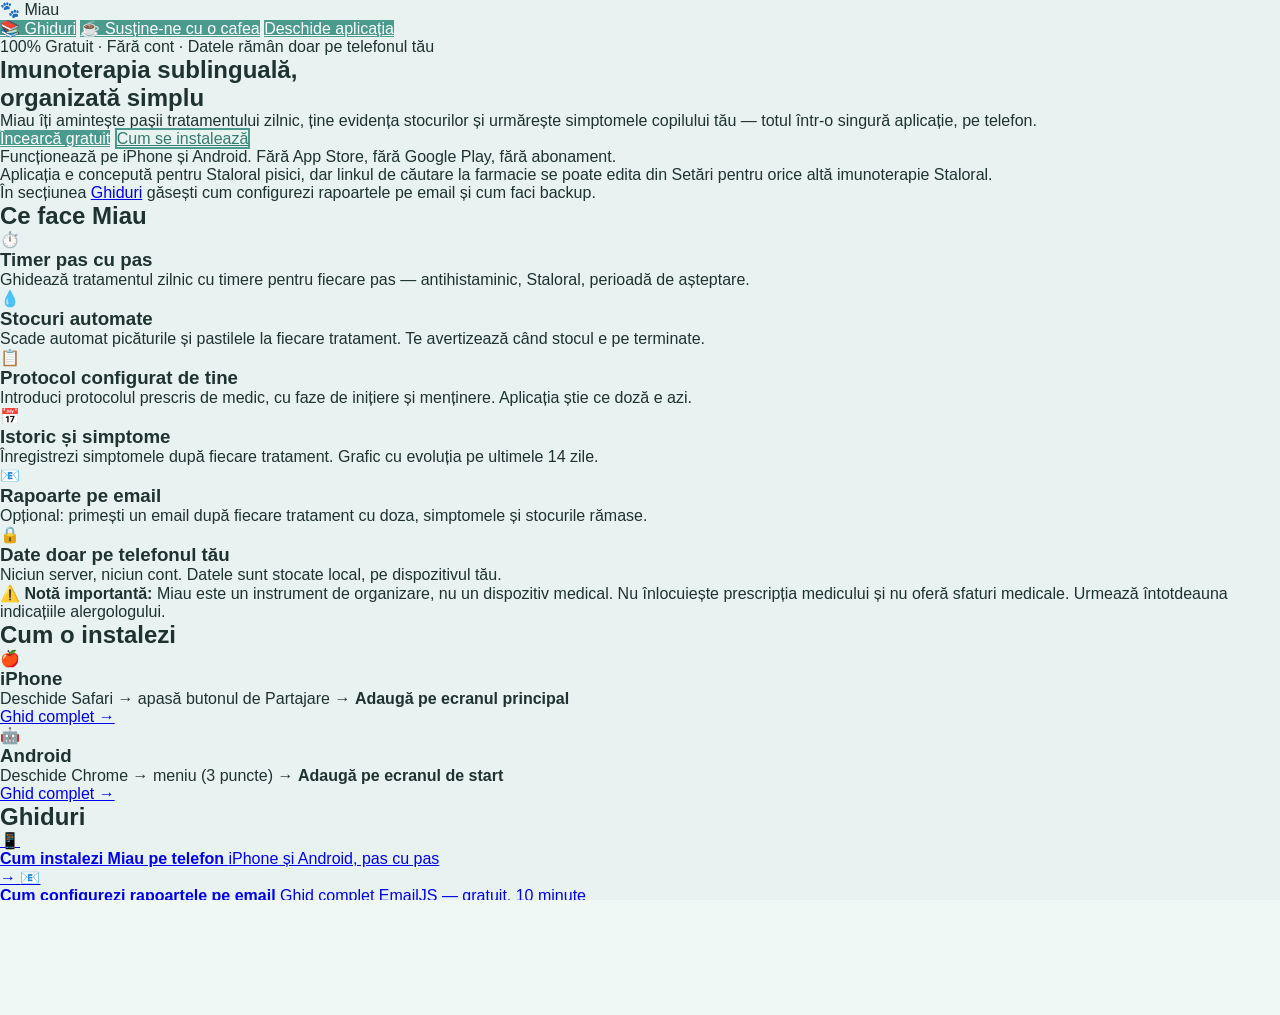
==== index.html @ 5b5acdd4 "Add files via upload" ====
<!DOCTYPE html>
<html lang="ro">
<head>
  <meta charset="UTF-8">
  <meta name="viewport" content="width=device-width, initial-scale=1.0">
  <title>Miau — Imunoterapie sublinguală pentru copii</title>
  <meta name="description" content="Aplicație gratuită pentru monitorizarea imunoterapiei sublinguale la copii cu alergii. Fără instalare, fără cont, funcționează offline.">
  <link rel="icon" href="icon.svg">
  <link rel="stylesheet" href="style.css">
</head>
<body>

  <header>
    <div class="container">
      <div class="logo">🐾 Miau</div>
      <nav class="header-nav">
        <a href="#ghiduri" class="btn-primary btn-guides">📚 Ghiduri</a>
        <a href="https://revolut.me/denisalvcr" target="_blank" rel="noopener" class="btn-primary btn-coffee">☕ Susține-ne cu o cafea</a>
        <a href="https://app.miauapp.ro" class="btn-primary">Deschide aplicația</a>
      </nav>
    </div>
  </header>

  <section class="hero">
    <div class="container">
      <div class="hero-badge">100% Gratuit · Fără cont · Datele rămân doar pe telefonul tău</div>
      <h1>Imunoterapia sublinguală,<br>organizată simplu</h1>
      <p class="hero-sub">Miau îți amintește pașii tratamentului zilnic, ține evidența stocurilor și urmărește simptomele copilului tău — totul într-o singură aplicație, pe telefon.</p>
      <div class="hero-btns">
        <a href="https://app.miauapp.ro" class="btn-primary btn-large">Încearcă gratuit</a>
        <a href="ghid-instalare.html" class="btn-outline btn-large">Cum se instalează</a>
      </div>
      <p class="hero-note">Funcționează pe iPhone și Android. Fără App Store, fără Google Play, fără abonament.<br>Aplicația e concepută pentru Staloral pisici, dar linkul de căutare la farmacie se poate edita din Setări pentru orice altă imunoterapie Staloral.<br>În secțiunea <a href="#ghiduri">Ghiduri</a> găsești cum configurezi rapoartele pe email și cum faci backup.</p>
    </div>
  </section>

  <section class="features">
    <div class="container">
      <h2>Ce face Miau</h2>
      <div class="features-grid">
        <div class="feature-card">
          <div class="feature-icon">⏱️</div>
          <h3>Timer pas cu pas</h3>
          <p>Ghidează tratamentul zilnic cu timere pentru fiecare pas — antihistaminic, Staloral, perioadă de așteptare.</p>
        </div>
        <div class="feature-card">
          <div class="feature-icon">💧</div>
          <h3>Stocuri automate</h3>
          <p>Scade automat picăturile și pastilele la fiecare tratament. Te avertizează când stocul e pe terminate.</p>
        </div>
        <div class="feature-card">
          <div class="feature-icon">📋</div>
          <h3>Protocol configurat de tine</h3>
          <p>Introduci protocolul prescris de medic, cu faze de inițiere și menținere. Aplicația știe ce doză e azi.</p>
        </div>
        <div class="feature-card">
          <div class="feature-icon">📅</div>
          <h3>Istoric și simptome</h3>
          <p>Înregistrezi simptomele după fiecare tratament. Grafic cu evoluția pe ultimele 14 zile.</p>
        </div>
        <div class="feature-card">
          <div class="feature-icon">📧</div>
          <h3>Rapoarte pe email</h3>
          <p>Opțional: primești un email după fiecare tratament cu doza, simptomele și stocurile rămase.</p>
        </div>
        <div class="feature-card">
          <div class="feature-icon">🔒</div>
          <h3>Date doar pe telefonul tău</h3>
          <p>Niciun server, niciun cont. Datele sunt stocate local, pe dispozitivul tău.</p>
        </div>
      </div>
    </div>
  </section>

  <section class="disclaimer">
    <div class="container">
      <div class="disclaimer-box">
        <strong>⚠️ Notă importantă:</strong> Miau este un instrument de organizare, nu un dispozitiv medical. Nu înlocuiește prescripția medicului și nu oferă sfaturi medicale. Urmează întotdeauna indicațiile alergologului.
      </div>
    </div>
  </section>

  <section class="install">
    <div class="container">
      <h2>Cum o instalezi</h2>
      <div class="install-grid">
        <div class="install-card">
          <div class="install-icon">🍎</div>
          <h3>iPhone</h3>
          <p>Deschide Safari → apasă butonul de Partajare → <strong>Adaugă pe ecranul principal</strong></p>
          <a href="ghid-instalare.html#iphone" class="link-more">Ghid complet →</a>
        </div>
        <div class="install-card">
          <div class="install-icon">🤖</div>
          <h3>Android</h3>
          <p>Deschide Chrome → meniu (3 puncte) → <strong>Adaugă pe ecranul de start</strong></p>
          <a href="ghid-instalare.html#android" class="link-more">Ghid complet →</a>
        </div>
      </div>
    </div>
  </section>

  <section class="guides" id="ghiduri">
    <div class="container">
      <h2>Ghiduri</h2>
      <div class="guides-list">
        <a href="ghid-instalare.html" class="guide-item">
          <span class="guide-icon">📱</span>
          <div>
            <strong>Cum instalezi Miau pe telefon</strong>
            <span>iPhone și Android, pas cu pas</span>
          </div>
          <span class="guide-arrow">→</span>
        </a>
        <a href="ghid-emailjs.html" class="guide-item">
          <span class="guide-icon">📧</span>
          <div>
            <strong>Cum configurezi rapoartele pe email</strong>
            <span>Ghid complet EmailJS — gratuit, 10 minute</span>
          </div>
          <span class="guide-arrow">→</span>
        </a>
        <a href="ghid-backup.html" class="guide-item">
          <span class="guide-icon">💾</span>
          <div>
            <strong>Backup și transfer date între telefoane</strong>
            <span>Export / Import JSON — cum să nu pierzi istoricul</span>
          </div>
          <span class="guide-arrow">→</span>
        </a>
      </div>
    </div>
  </section>

  <footer>
    <div class="container">
      <p>🐾 Miau · <a href="https://app.miauapp.ro">app.miauapp.ro</a></p>
      <p class="footer-note">Construit cu drag pentru familiile în imunoterapie</p>
      <p class="footer-note">Probleme sau întrebări? <a href="mailto:vibedevd@gmail.com">vibedevd@gmail.com</a></p>
    </div>
  </footer>

</body>
</html>
---- style.css ----
/* ============================================
   MIAU — Imunoterapie
   Mobile-first, warm cat theme
   ============================================ */

:root {
  --pink:       #4A9B8E;
  --pink-dark:  #357A6E;
  --pink-light: #DFF2EF;
  --purple:     #4A7FB5;
  --blue:       #5BA0C8;
  --blue-light: #D5E8F5;
  --bg:         #F0F8F6;
  --card:       #FFFFFF;
  --text:       #1E3230;
  --text-light: #6A8C88;
  --success:    #5BAA7A;
  --warning:    #E0A840;
  --danger:     #D06060;
  --radius:     16px;
  --radius-sm:  10px;
  --shadow:     0 2px 12px rgba(0,0,0,0.08);
  --nav-height: 68px;
}

* {
  box-sizing: border-box;
  margin: 0;
  padding: 0;
  -webkit-tap-highlight-color: transparent;
}

html, body {
  height: 100%;
  background: var(--bg);
  font-family: -apple-system, BlinkMacSystemFont, 'Segoe UI', Roboto, sans-serif;
  font-size: 16px;
  color: var(--text);
  overflow: hidden;
}

#app {
  height: 100dvh;
  display: flex;
  flex-direction: column;
}

/* ============ LOADING ============ */
.loading {
  display: flex;
  flex-direction: column;
  align-items: center;
  justify-content: center;
  height: 100vh;
  gap: 16px;
}
.loading .paw-icon { font-size: 48px; animation: pulse 1s infinite; }
@keyframes pulse { 0%,100%{transform:scale(1)} 50%{transform:scale(1.1)} }

/* ============ HEADER ============ */
.app-header {
  background: linear-gradient(135deg, var(--pink) 0%, var(--purple) 100%);
  color: white;
  padding: 12px 16px;
  display: flex;
  align-items: center;
  justify-content: space-between;
  flex-shrink: 0;
  box-shadow: 0 2px 8px rgba(74,155,142,0.35);
}
.app-header h1 {
  font-size: 20px;
  font-weight: 700;
  display: flex;
  align-items: center;
  gap: 8px;
}
.treatment-selector {
  background: rgba(255,255,255,0.25);
  border: none;
  color: white;
  font-size: 13px;
  padding: 4px 8px;
  border-radius: 8px;
  cursor: pointer;
  max-width: 140px;
  text-overflow: ellipsis;
  overflow: hidden;
  white-space: nowrap;
}
.treatment-selector option { color: var(--text); background: white; }

/* ============ SCROLL AREA ============ */
.scroll-area {
  flex: 1;
  overflow-y: auto;
  padding: 16px;
  padding-bottom: calc(var(--nav-height) + 16px);
  -webkit-overflow-scrolling: touch;
}

/* ============ BOTTOM NAV ============ */
.bottom-nav {
  height: var(--nav-height);
  background: white;
  border-top: 1px solid #F0E0EA;
  display: flex;
  flex-shrink: 0;
  box-shadow: 0 -2px 8px rgba(0,0,0,0.06);
}
.nav-btn {
  flex: 1;
  display: flex;
  flex-direction: column;
  align-items: center;
  justify-content: center;
  gap: 4px;
  background: none;
  border: none;
  cursor: pointer;
  color: var(--text-light);
  font-size: 11px;
  font-weight: 500;
  padding: 8px 4px;
  transition: color 0.2s;
}
.nav-btn .nav-icon { font-size: 22px; }
.nav-btn.active { color: var(--pink-dark); }
.nav-btn.active .nav-icon { transform: scale(1.1); }

/* ============ CARDS ============ */
.card {
  background: var(--card);
  border-radius: var(--radius);
  padding: 16px;
  margin-bottom: 12px;
  box-shadow: var(--shadow);
}
.card-title {
  font-size: 13px;
  font-weight: 600;
  color: var(--text-light);
  text-transform: uppercase;
  letter-spacing: 0.5px;
  margin-bottom: 12px;
}
.card-pink  { border-left: 4px solid var(--pink); }
.card-blue  { border-left: 4px solid var(--blue); }
.card-green { border-left: 4px solid var(--success); }

/* ============ BUTTONS ============ */
.btn {
  display: inline-flex;
  align-items: center;
  justify-content: center;
  gap: 8px;
  padding: 14px 20px;
  border: none;
  border-radius: var(--radius-sm);
  font-size: 15px;
  font-weight: 600;
  cursor: pointer;
  transition: transform 0.1s, opacity 0.2s;
  width: 100%;
}
.btn:active { transform: scale(0.97); }
.btn-primary   { background: var(--pink); color: white; }
.btn-secondary { background: var(--purple); color: white; }
.btn-blue      { background: var(--blue); color: white; }
.btn-success   { background: var(--success); color: white; }
.btn-outline   { background: transparent; border: 2px solid var(--pink); color: var(--pink-dark); }
.btn-danger    { background: var(--danger); color: white; }
.btn-small     { padding: 8px 14px; font-size: 13px; width: auto; }
.btn:disabled  { opacity: 0.4; pointer-events: none; }

.btn-row {
  display: flex;
  gap: 8px;
  margin-top: 8px;
}
.btn-row .btn { flex: 1; }

/* ============ TIMER ============ */
.timer-display {
  text-align: center;
  padding: 20px;
}
.timer-circle {
  width: 140px;
  height: 140px;
  border-radius: 50%;
  background: var(--pink-light);
  border: 6px solid var(--pink);
  display: flex;
  flex-direction: column;
  align-items: center;
  justify-content: center;
  margin: 0 auto 16px;
}
.timer-circle.running { border-color: var(--pink-dark); animation: timer-pulse 2s infinite; }
.timer-circle.done    { background: #E8F8EE; border-color: var(--success); }
@keyframes timer-pulse { 0%,100%{box-shadow:0 0 0 0 rgba(74,155,142,0.4)} 50%{box-shadow:0 0 0 12px rgba(74,155,142,0)} }

.timer-time {
  font-size: 32px;
  font-weight: 700;
  color: var(--pink-dark);
  font-variant-numeric: tabular-nums;
}
.timer-time.done { color: var(--success); }
.timer-label {
  font-size: 12px;
  color: var(--text-light);
  margin-top: 2px;
}
.timer-desc {
  font-size: 14px;
  color: var(--text);
  font-weight: 500;
}

/* ============ PROTOCOL STEP ============ */
.protocol-today {
  text-align: center;
  padding: 8px 0 4px;
}
.protocol-day {
  font-size: 13px;
  color: var(--text-light);
  margin-bottom: 4px;
}
.protocol-dose {
  font-size: 28px;
  font-weight: 700;
  color: var(--pink-dark);
}
.protocol-dose span {
  font-size: 15px;
  font-weight: 500;
  color: var(--text-light);
}
.protocol-phase {
  display: inline-block;
  background: var(--pink-light);
  color: var(--pink-dark);
  font-size: 12px;
  font-weight: 600;
  padding: 3px 10px;
  border-radius: 20px;
  margin-top: 6px;
}
.protocol-phase.mentinere { background: var(--blue-light); color: var(--blue); }

/* ============ TREATMENT STEPS ============ */
.steps-list {
  display: flex;
  flex-direction: column;
  gap: 10px;
}
.step-item {
  display: flex;
  align-items: center;
  gap: 12px;
  padding: 12px;
  background: var(--bg);
  border-radius: var(--radius-sm);
}
.step-number {
  width: 30px;
  height: 30px;
  border-radius: 50%;
  background: var(--pink-light);
  color: var(--pink-dark);
  font-weight: 700;
  font-size: 13px;
  display: flex;
  align-items: center;
  justify-content: center;
  flex-shrink: 0;
}
.step-number.done    { background: var(--success); color: white; }
.step-number.active  { background: var(--pink); color: white; }
.step-number.waiting { background: #EEE; color: #AAA; }
.step-info { flex: 1; }
.step-title { font-weight: 600; font-size: 14px; }
.step-sub   { font-size: 12px; color: var(--text-light); margin-top: 2px; }
.step-action { flex-shrink: 0; }

/* ============ STOCKS ============ */
.stock-grid {
  display: grid;
  grid-template-columns: 1fr 1fr;
  gap: 10px;
}
.stock-item {
  background: var(--bg);
  border-radius: var(--radius-sm);
  padding: 12px;
  text-align: center;
}
.stock-icon  { font-size: 24px; margin-bottom: 4px; }
.stock-value { font-size: 22px; font-weight: 700; color: var(--text); }
.stock-label { font-size: 11px; color: var(--text-light); margin-top: 2px; }
.stock-alert { color: var(--danger) !important; }
.stock-warn  { color: var(--warning) !important; }

/* ============ SYMPTOMS ============ */
.symptom-grid {
  display: grid;
  grid-template-columns: 1fr 1fr;
  gap: 8px;
  margin-bottom: 12px;
}
.symptom-chip {
  padding: 10px 8px;
  border: 2px solid #E8E0F0;
  border-radius: var(--radius-sm);
  text-align: center;
  cursor: pointer;
  font-size: 13px;
  font-weight: 500;
  transition: all 0.15s;
  background: white;
}
.symptom-chip.selected {
  border-color: var(--pink);
  background: var(--pink-light);
  color: var(--pink-dark);
}
.severity-row {
  display: flex;
  gap: 8px;
  margin-top: 6px;
}
.sev-btn {
  flex: 1;
  padding: 8px;
  border: 2px solid #EEE;
  border-radius: 8px;
  background: white;
  cursor: pointer;
  font-size: 13px;
  font-weight: 600;
  text-align: center;
  transition: all 0.15s;
}
.sev-btn.usor.sel   { border-color: #6DBF8E; background: #E8F8EE; color: #3A8A5A; }
.sev-btn.mediu.sel  { border-color: #F0C060; background: #FFF8E0; color: #A07020; }
.sev-btn.sever.sel  { border-color: #E07070; background: #FEE8E8; color: #A03030; }

/* ============ HISTORY ============ */
.history-item {
  display: flex;
  align-items: center;
  gap: 12px;
  padding: 12px;
  background: var(--bg);
  border-radius: var(--radius-sm);
  margin-bottom: 8px;
}
.history-date { font-size: 12px; color: var(--text-light); width: 60px; flex-shrink: 0; text-align: center; }
.history-icon { font-size: 20px; flex-shrink: 0; }
.history-info { flex: 1; }
.history-title { font-weight: 600; font-size: 14px; }
.history-sub   { font-size: 12px; color: var(--text-light); margin-top: 2px; }

/* ============ FORMS ============ */
.form-group {
  margin-bottom: 16px;
}
label {
  display: block;
  font-size: 13px;
  font-weight: 600;
  color: var(--text-light);
  margin-bottom: 6px;
  text-transform: uppercase;
  letter-spacing: 0.3px;
}
input[type="text"],
input[type="email"],
input[type="number"],
input[type="date"],
select,
textarea {
  width: 100%;
  padding: 12px 14px;
  border: 2px solid #E8E0F0;
  border-radius: var(--radius-sm);
  font-size: 15px;
  color: var(--text);
  background: white;
  appearance: none;
  transition: border-color 0.2s;
}
input:focus, select:focus, textarea:focus {
  outline: none;
  border-color: var(--pink);
}
.hint {
  font-size: 12px;
  color: var(--text-light);
  margin-top: 5px;
  line-height: 1.4;
}
.hint.important { color: var(--pink-dark); font-weight: 500; }

/* ============ PROTOCOL EDITOR ============ */
.protocol-row {
  display: flex;
  align-items: center;
  gap: 8px;
  padding: 10px;
  background: var(--bg);
  border-radius: var(--radius-sm);
  margin-bottom: 8px;
}
.protocol-row input { width: 60px; text-align: center; padding: 8px 4px; }
.protocol-row .sep { color: var(--text-light); font-size: 13px; white-space: nowrap; flex-shrink: 0; }
.protocol-row .del-btn {
  background: none;
  border: none;
  font-size: 18px;
  cursor: pointer;
  color: var(--danger);
  padding: 4px;
  flex-shrink: 0;
}

/* ============ ONBOARDING ============ */
.onboarding {
  height: 100dvh;
  display: flex;
  flex-direction: column;
  background: var(--bg);
}
.onboarding-header {
  background: linear-gradient(135deg, var(--pink) 0%, var(--purple) 100%);
  padding: 20px 16px 16px;
  color: white;
  flex-shrink: 0;
}
.onboarding-header h2 { font-size: 20px; margin-bottom: 4px; }
.onboarding-header .step-indicator { font-size: 13px; opacity: 0.8; }
.progress-bar {
  height: 4px;
  background: rgba(255,255,255,0.3);
  border-radius: 2px;
  margin-top: 12px;
  overflow: hidden;
}
.progress-fill {
  height: 100%;
  background: white;
  border-radius: 2px;
  transition: width 0.3s ease;
}
.onboarding-body {
  flex: 1;
  overflow-y: auto;
  padding: 20px 16px;
}
.onboarding-footer {
  padding: 12px 16px;
  background: white;
  border-top: 1px solid #F0E0EA;
  flex-shrink: 0;
}
.welcome-paw {
  text-align: center;
  padding: 30px 0;
}
.welcome-paw .big-paw { font-size: 72px; display: block; margin-bottom: 16px; }
.welcome-paw h2 { font-size: 26px; font-weight: 700; color: var(--pink-dark); margin-bottom: 8px; }

/* max-width for desktop */
#app { max-width: 480px; margin: 0 auto; position: relative; }
body { background: #E8F2F0; }
.welcome-paw p  { font-size: 15px; color: var(--text-light); line-height: 1.6; max-width: 280px; margin: 0 auto; }

/* ============ TOGGLE ============ */
.toggle-group {
  display: flex;
  gap: 8px;
  margin-top: 6px;
}
.toggle-btn {
  flex: 1;
  padding: 12px;
  border: 2px solid #E8E0F0;
  border-radius: var(--radius-sm);
  background: white;
  cursor: pointer;
  text-align: center;
  font-size: 14px;
  font-weight: 600;
  color: var(--text-light);
  transition: all 0.15s;
}
.toggle-btn.selected {
  border-color: var(--pink);
  background: var(--pink-light);
  color: var(--pink-dark);
}
.toggle-btn.selected.blue {
  border-color: var(--blue);
  background: var(--blue-light);
  color: #3A7A9A;
}

/* ============ LINKS SECTION ============ */
.links-grid {
  display: flex;
  flex-direction: column;
  gap: 8px;
}
.link-btn {
  display: flex;
  align-items: center;
  gap: 12px;
  padding: 14px;
  background: var(--bg);
  border: none;
  border-radius: var(--radius-sm);
  cursor: pointer;
  text-decoration: none;
  color: var(--text);
  font-size: 14px;
  font-weight: 500;
  transition: background 0.15s;
}
.link-btn:active { background: var(--pink-light); }
.link-icon { font-size: 22px; flex-shrink: 0; }
.link-arrow { margin-left: auto; color: var(--text-light); }

/* ============ MODAL / OVERLAY ============ */
.overlay {
  position: fixed;
  inset: 0;
  background: rgba(0,0,0,0.5);
  display: flex;
  align-items: flex-end;
  z-index: 100;
}
.modal {
  background: white;
  border-radius: 20px 20px 0 0;
  padding: 20px;
  width: 100%;
  max-height: 85vh;
  overflow-y: auto;
}
.modal-title {
  font-size: 18px;
  font-weight: 700;
  margin-bottom: 16px;
  display: flex;
  align-items: center;
  justify-content: space-between;
}
.close-btn {
  background: #F0F0F0;
  border: none;
  width: 30px;
  height: 30px;
  border-radius: 50%;
  cursor: pointer;
  font-size: 16px;
  display: flex;
  align-items: center;
  justify-content: center;
}

/* ============ SETTINGS ============ */
.settings-item {
  display: flex;
  align-items: center;
  justify-content: space-between;
  padding: 14px 0;
  border-bottom: 1px solid #F5EDF8;
  cursor: pointer;
}
.settings-item:last-child { border-bottom: none; }
.settings-left { display: flex; align-items: center; gap: 12px; }
.settings-icon { font-size: 20px; }
.settings-label { font-size: 15px; font-weight: 500; }
.settings-sub   { font-size: 12px; color: var(--text-light); margin-top: 2px; }
.settings-arrow { color: var(--text-light); font-size: 18px; }

/* ============ EMPTY STATE ============ */
.empty-state {
  text-align: center;
  padding: 40px 20px;
  color: var(--text-light);
}
.empty-state .empty-icon { font-size: 48px; margin-bottom: 12px; }
.empty-state p { font-size: 14px; line-height: 1.6; }

/* ============ BADGE ============ */
.badge {
  display: inline-block;
  padding: 2px 8px;
  border-radius: 12px;
  font-size: 11px;
  font-weight: 600;
}
.badge-pink  { background: var(--pink-light); color: var(--pink-dark); }
.badge-blue  { background: var(--blue-light); color: #3A7A9A; }
.badge-green { background: #E8F8EE; color: #3A8A5A; }
.badge-red   { background: #FEE8E8; color: #A03030; }

/* ============ NOTIFICATIONS ============ */
.toast {
  position: fixed;
  top: 20px;
  left: 50%;
  transform: translateX(-50%);
  background: #2D2D2D;
  color: white;
  padding: 12px 20px;
  border-radius: 24px;
  font-size: 14px;
  font-weight: 500;
  z-index: 200;
  box-shadow: 0 4px 16px rgba(0,0,0,0.2);
  animation: toast-in 0.3s ease, toast-out 0.3s ease 2.7s forwards;
  white-space: nowrap;
}
@keyframes toast-in  { from{opacity:0;transform:translateX(-50%) translateY(-10px)} to{opacity:1;transform:translateX(-50%) translateY(0)} }
@keyframes toast-out { from{opacity:1} to{opacity:0} }

/* ============ DIVIDER ============ */
.divider { height: 1px; background: #F5EDF8; margin: 12px 0; }

/* ============ SAFE AREA ============ */
@supports (padding-bottom: env(safe-area-inset-bottom)) {
  .bottom-nav { padding-bottom: env(safe-area-inset-bottom); height: calc(var(--nav-height) + env(safe-area-inset-bottom)); }
  .scroll-area { padding-bottom: calc(var(--nav-height) + env(safe-area-inset-bottom) + 16px); }
}
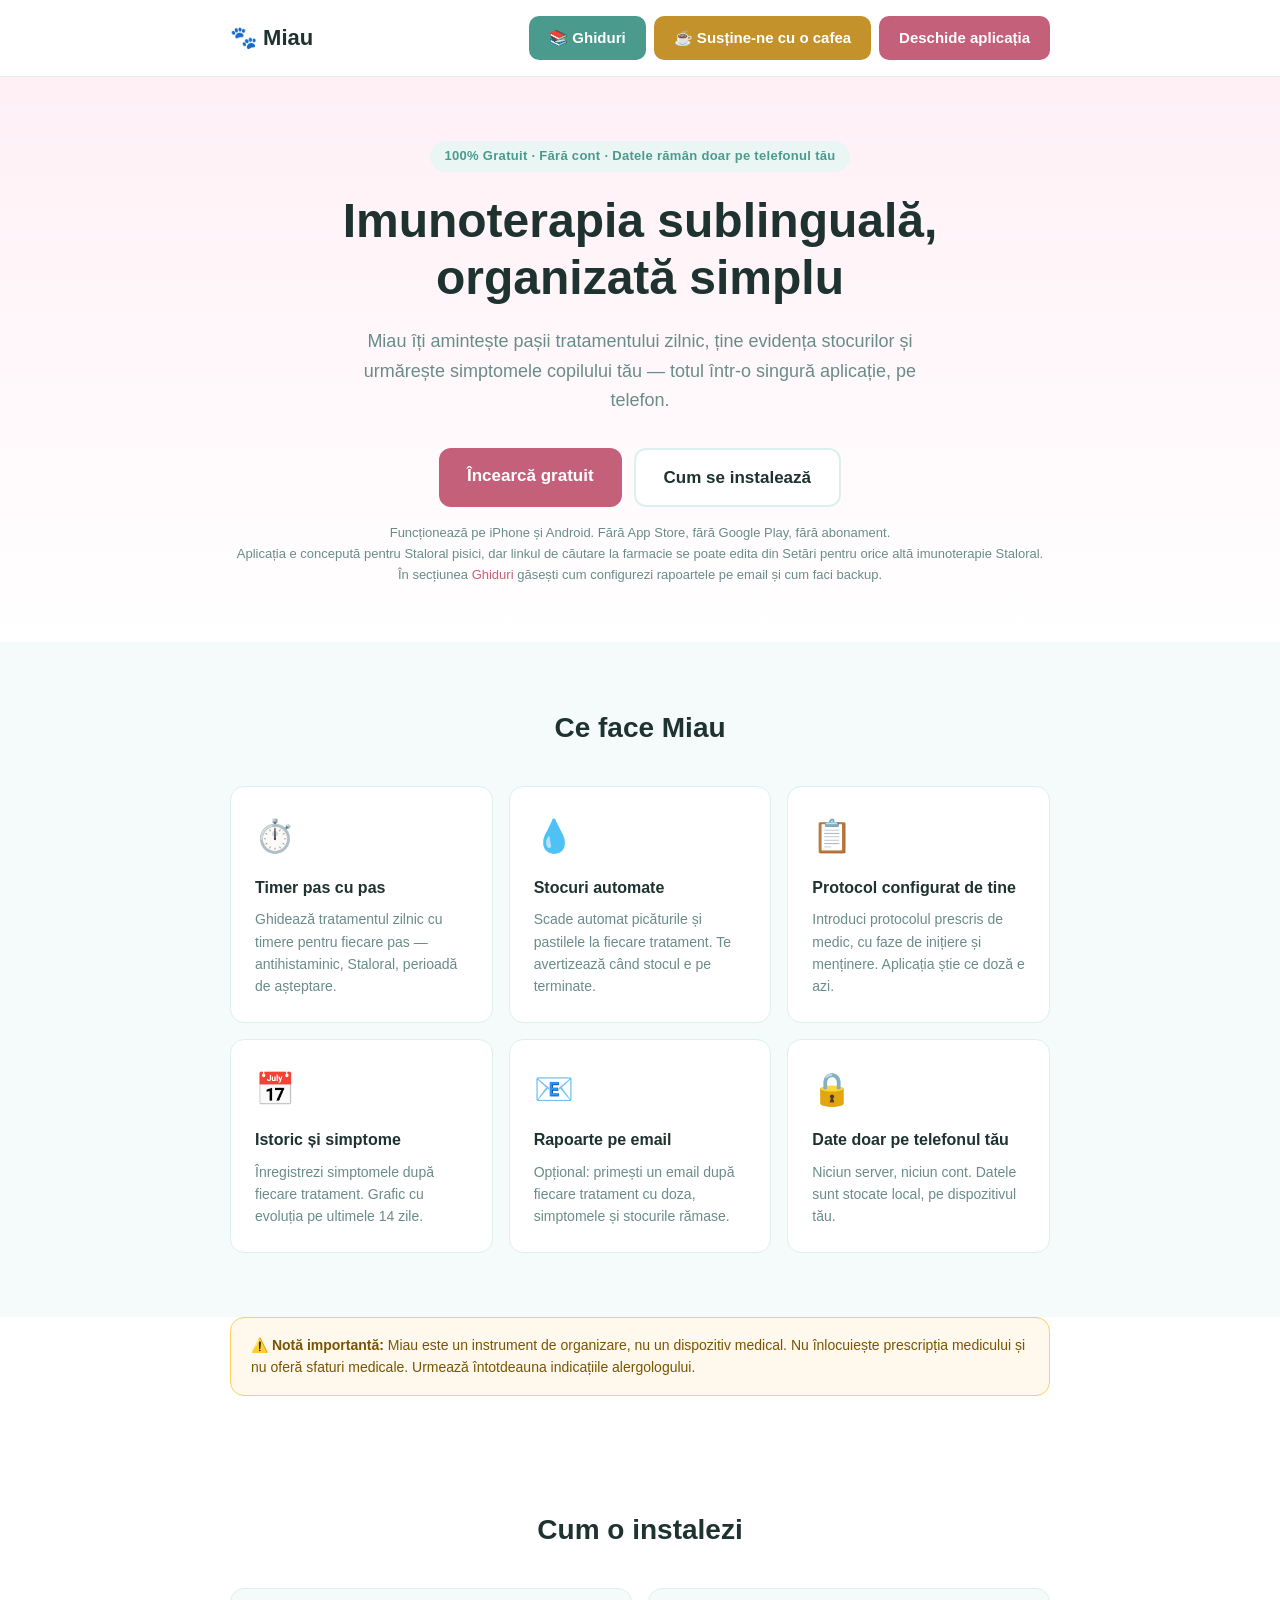
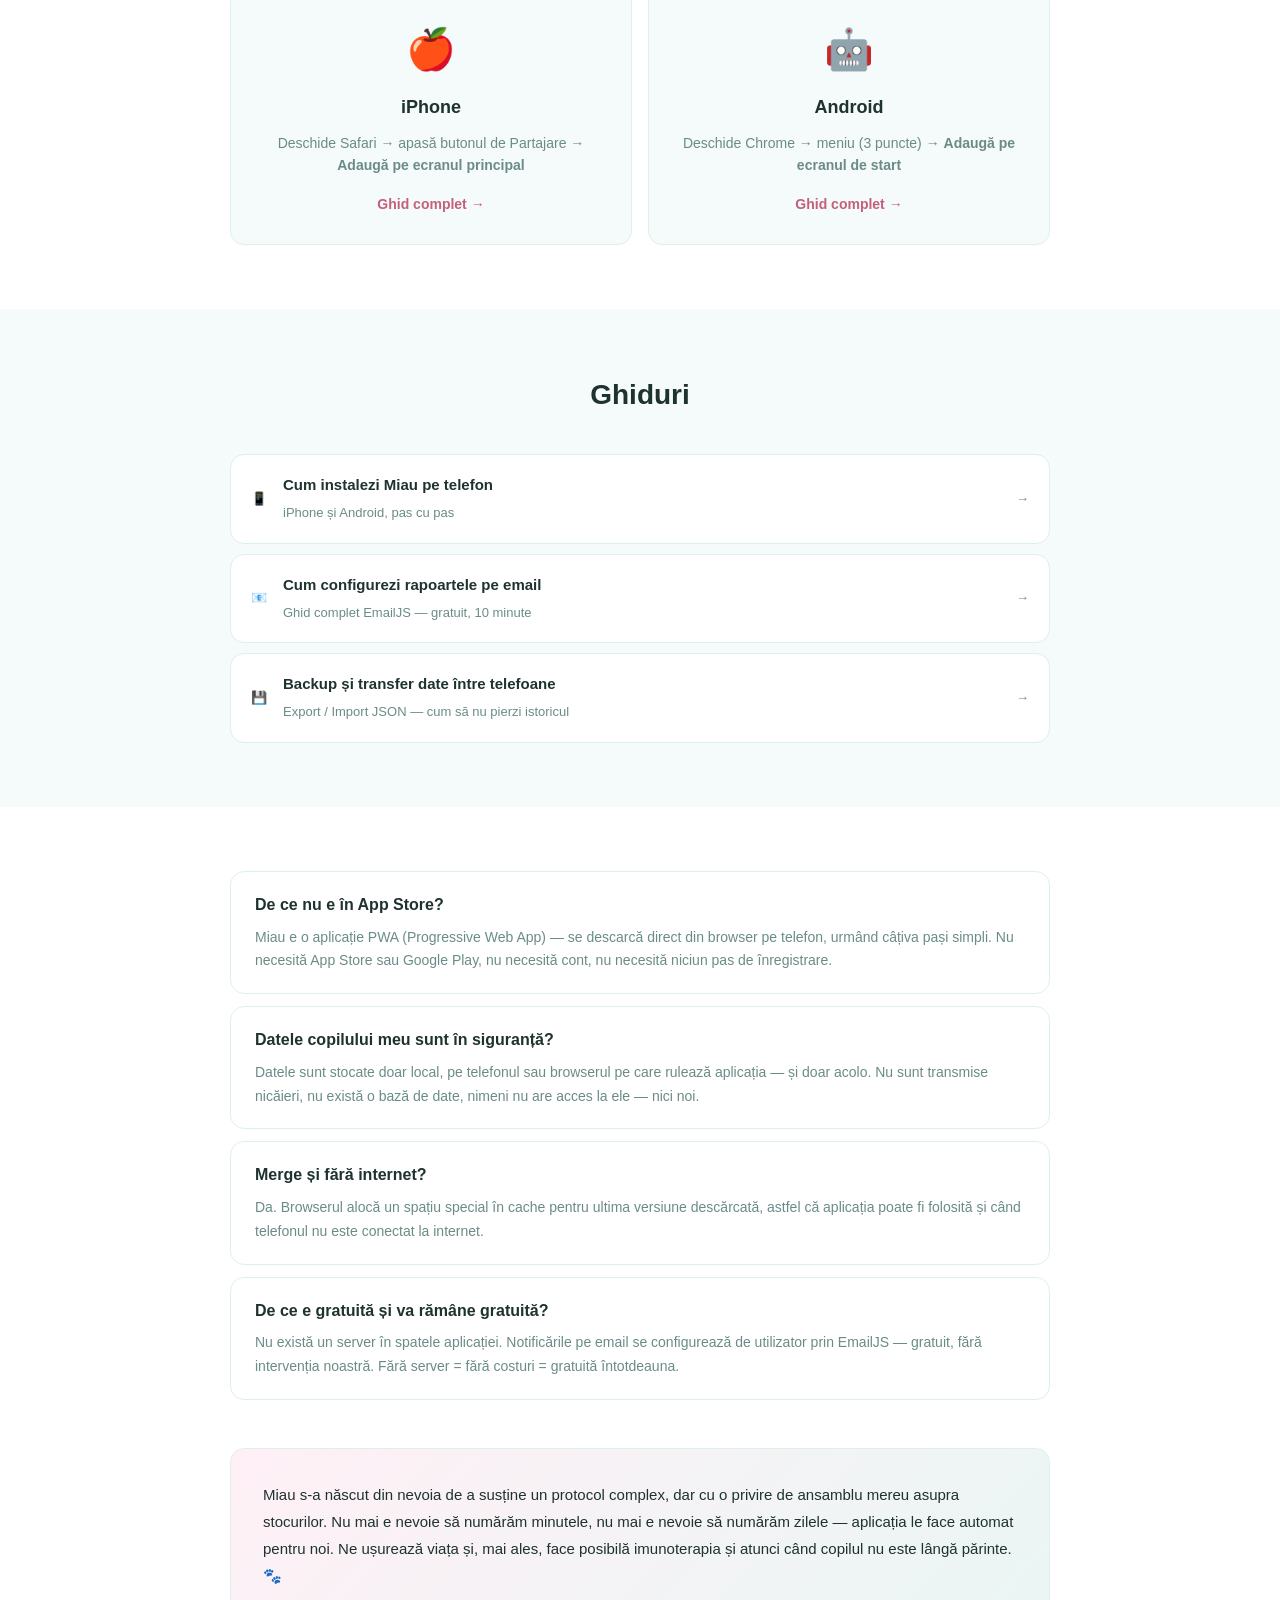
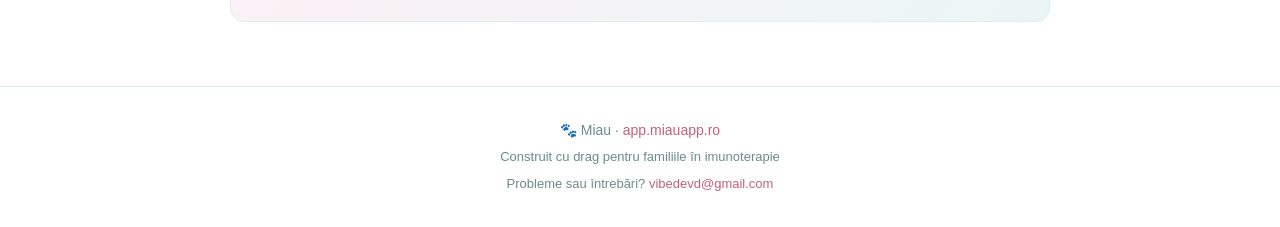
==== commit de5b987e: "Add files via upload" ====
--- a/index.html
+++ b/index.html
@@ -132,6 +132,35 @@
     </div>
   </section>
 
+  <section class="faq">
+    <div class="container">
+
+      <div class="faq-list">
+        <div class="faq-item">
+          <div class="faq-q">De ce nu e în App Store?</div>
+          <div class="faq-a">Miau e o aplicație PWA (Progressive Web App) — se descarcă direct din browser pe telefon, urmând câțiva pași simpli. Nu necesită App Store sau Google Play, nu necesită cont, nu necesită niciun pas de înregistrare.</div>
+        </div>
+        <div class="faq-item">
+          <div class="faq-q">Datele copilului meu sunt în siguranță?</div>
+          <div class="faq-a">Datele sunt stocate doar local, pe telefonul sau browserul pe care rulează aplicația — și doar acolo. Nu sunt transmise nicăieri, nu există o bază de date, nimeni nu are acces la ele — nici noi.</div>
+        </div>
+        <div class="faq-item">
+          <div class="faq-q">Merge și fără internet?</div>
+          <div class="faq-a">Da. Browserul alocă un spațiu special în cache pentru ultima versiune descărcată, astfel că aplicația poate fi folosită și când telefonul nu este conectat la internet.</div>
+        </div>
+        <div class="faq-item">
+          <div class="faq-q">De ce e gratuită și va rămâne gratuită?</div>
+          <div class="faq-a">Nu există un server în spatele aplicației. Notificările pe email se configurează de utilizator prin EmailJS — gratuit, fără intervenția noastră. Fără server = fără costuri = gratuită întotdeauna.</div>
+        </div>
+      </div>
+
+      <div class="miau-story">
+        <p>Miau s-a născut din nevoia de a susține un protocol complex, dar cu o privire de ansamblu mereu asupra stocurilor. Nu mai e nevoie să numărăm minutele, nu mai e nevoie să numărăm zilele — aplicația le face automat pentru noi. Ne ușurează viața și, mai ales, face posibilă imunoterapia și atunci când copilul nu este lângă părinte. 🐾</p>
+      </div>
+
+    </div>
+  </section>
+
   <footer>
     <div class="container">
       <p>🐾 Miau · <a href="https://app.miauapp.ro">app.miauapp.ro</a></p>
--- a/style.css
+++ b/style.css
@@ -1,639 +1,389 @@
-/* ============================================
-   MIAU — Imunoterapie
-   Mobile-first, warm cat theme
-   ============================================ */
+/* ============================================================
+   Miau — Site de prezentare
+   ============================================================ */
+
+*, *::before, *::after { box-sizing: border-box; margin: 0; padding: 0; }
 
 :root {
-  --pink:       #4A9B8E;
-  --pink-dark:  #357A6E;
-  --pink-light: #DFF2EF;
-  --purple:     #4A7FB5;
-  --blue:       #5BA0C8;
-  --blue-light: #D5E8F5;
-  --bg:         #F0F8F6;
-  --card:       #FFFFFF;
+  --pink:       #E8A0BF;
+  --pink-dark:  #C4607A;
+  --pink-light: #FFF0F6;
+  --teal:       #4A9B8E;
+  --teal-light: #EAF6F4;
   --text:       #1E3230;
   --text-light: #6A8C88;
-  --success:    #5BAA7A;
-  --warning:    #E0A840;
-  --danger:     #D06060;
-  --radius:     16px;
-  --radius-sm:  10px;
-  --shadow:     0 2px 12px rgba(0,0,0,0.08);
-  --nav-height: 68px;
-}
-
-* {
-  box-sizing: border-box;
-  margin: 0;
-  padding: 0;
-  -webkit-tap-highlight-color: transparent;
-}
-
-html, body {
-  height: 100%;
-  background: var(--bg);
-  font-family: -apple-system, BlinkMacSystemFont, 'Segoe UI', Roboto, sans-serif;
+  --border:     #DDF0ED;
+  --bg:         #F5FAFA;
+  --white:      #FFFFFF;
+  --warning:    #FFD060;
+  --radius:     14px;
+}
+
+body {
+  font-family: -apple-system, BlinkMacSystemFont, 'Segoe UI', sans-serif;
+  color: var(--text);
+  background: var(--white);
+  line-height: 1.6;
   font-size: 16px;
-  color: var(--text);
-  overflow: hidden;
-}
-
-#app {
-  height: 100dvh;
-  display: flex;
-  flex-direction: column;
-}
-
-/* ============ LOADING ============ */
-.loading {
-  display: flex;
-  flex-direction: column;
-  align-items: center;
-  justify-content: center;
-  height: 100vh;
-  gap: 16px;
-}
-.loading .paw-icon { font-size: 48px; animation: pulse 1s infinite; }
-@keyframes pulse { 0%,100%{transform:scale(1)} 50%{transform:scale(1.1)} }
-
-/* ============ HEADER ============ */
-.app-header {
-  background: linear-gradient(135deg, var(--pink) 0%, var(--purple) 100%);
-  color: white;
-  padding: 12px 16px;
+}
+
+.container {
+  max-width: 860px;
+  margin: 0 auto;
+  padding: 0 20px;
+}
+
+a { color: var(--pink-dark); text-decoration: none; }
+a:hover { text-decoration: underline; }
+
+/* ── Header ── */
+header {
+  background: var(--white);
+  border-bottom: 1px solid var(--border);
+  padding: 16px 0;
+  position: sticky;
+  top: 0;
+  z-index: 100;
+}
+header .container {
   display: flex;
   align-items: center;
   justify-content: space-between;
-  flex-shrink: 0;
-  box-shadow: 0 2px 8px rgba(74,155,142,0.35);
-}
-.app-header h1 {
-  font-size: 20px;
-  font-weight: 700;
+  gap: 16px;
+  flex-wrap: wrap;
+}
+.header-nav {
   display: flex;
   align-items: center;
   gap: 8px;
-}
-.treatment-selector {
-  background: rgba(255,255,255,0.25);
-  border: none;
+  flex-wrap: wrap;
+}
+.header-link {
+  font-size: 14px;
+  font-weight: 600;
+  color: var(--text-light);
+  padding: 6px 10px;
+  border-radius: 8px;
+  transition: color 0.15s, background 0.15s;
+}
+.header-link:hover { color: var(--text); background: var(--bg); text-decoration: none; }
+.header-donate { color: #A07020; }
+.header-donate:hover { background: #FFF8EC; color: #7A5500; }
+
+.btn-primary.btn-guides { background: var(--teal); }
+.btn-primary.btn-coffee { background: #C4922A; }
+
+@media (max-width: 700px) {
+  .header-nav { gap: 6px; }
+  .header-nav .btn-primary { font-size: 13px; padding: 8px 12px; }
+}
+.logo {
+  font-size: 22px;
+  font-weight: 800;
+  color: var(--text);
+}
+
+/* ── Buttons ── */
+.btn-primary {
+  background: var(--pink-dark);
   color: white;
+  padding: 10px 20px;
+  border-radius: 10px;
+  font-weight: 700;
+  font-size: 15px;
+  display: inline-block;
+  transition: opacity 0.15s;
+}
+.btn-primary:hover { opacity: 0.88; text-decoration: none; }
+
+.btn-outline {
+  background: white;
+  color: var(--text);
+  padding: 10px 20px;
+  border-radius: 10px;
+  font-weight: 600;
+  font-size: 15px;
+  border: 2px solid var(--border);
+  display: inline-block;
+  transition: border-color 0.15s;
+}
+.btn-outline:hover { border-color: var(--pink); text-decoration: none; }
+
+.btn-large { padding: 14px 28px; font-size: 17px; border-radius: 12px; }
+
+/* ── Hero ── */
+.hero {
+  padding: 64px 0 56px;
+  text-align: center;
+  background: linear-gradient(180deg, var(--pink-light) 0%, var(--white) 100%);
+}
+.hero-badge {
+  display: inline-block;
+  background: var(--teal-light);
+  color: var(--teal);
   font-size: 13px;
-  padding: 4px 8px;
+  font-weight: 700;
+  padding: 5px 14px;
+  border-radius: 20px;
+  margin-bottom: 20px;
+  letter-spacing: 0.3px;
+}
+.hero h1 {
+  font-size: clamp(28px, 5vw, 48px);
+  font-weight: 800;
+  line-height: 1.2;
+  margin-bottom: 20px;
+  color: var(--text);
+}
+.hero-sub {
+  font-size: 18px;
+  color: var(--text-light);
+  max-width: 560px;
+  margin: 0 auto 32px;
+  line-height: 1.65;
+}
+.hero-btns {
+  display: flex;
+  gap: 12px;
+  justify-content: center;
+  flex-wrap: wrap;
+  margin-bottom: 16px;
+}
+.hero-note {
+  font-size: 13px;
+  color: var(--text-light);
+}
+
+/* ── Features ── */
+.features {
+  padding: 64px 0;
+  background: var(--bg);
+}
+.features h2, .install h2, .guides h2 {
+  font-size: 28px;
+  font-weight: 800;
+  text-align: center;
+  margin-bottom: 36px;
+}
+.features-grid {
+  display: grid;
+  grid-template-columns: repeat(auto-fit, minmax(240px, 1fr));
+  gap: 16px;
+}
+.feature-card {
+  background: var(--white);
+  border-radius: var(--radius);
+  padding: 24px;
+  border: 1px solid var(--border);
+}
+.feature-icon { font-size: 32px; margin-bottom: 12px; }
+.feature-card h3 { font-size: 16px; font-weight: 700; margin-bottom: 8px; }
+.feature-card p { font-size: 14px; color: var(--text-light); line-height: 1.6; }
+
+/* ── Disclaimer ── */
+.disclaimer { padding: 0 0 48px; }
+.disclaimer-box {
+  background: #FFF8EC;
+  border: 1px solid var(--warning);
+  border-radius: var(--radius);
+  padding: 16px 20px;
+  font-size: 14px;
+  color: #7A5500;
+  line-height: 1.6;
+}
+
+/* ── Install ── */
+.install { padding: 64px 0; }
+.install-grid {
+  display: grid;
+  grid-template-columns: repeat(auto-fit, minmax(280px, 1fr));
+  gap: 16px;
+}
+.install-card {
+  background: var(--bg);
+  border-radius: var(--radius);
+  padding: 28px;
+  border: 1px solid var(--border);
+  text-align: center;
+}
+.install-icon { font-size: 40px; margin-bottom: 12px; }
+.install-card h3 { font-size: 18px; font-weight: 700; margin-bottom: 10px; }
+.install-card p { font-size: 14px; color: var(--text-light); margin-bottom: 14px; }
+.link-more { font-size: 14px; font-weight: 600; color: var(--pink-dark); }
+
+/* ── Guides ── */
+.guides { padding: 64px 0; background: var(--bg); }
+.guides-list { display: flex; flex-direction: column; gap: 10px; }
+.guide-item {
+  display: flex;
+  align-items: center;
+  gap: 16px;
+  background: var(--white);
+  border: 1px solid var(--border);
+  border-radius: var(--radius);
+  padding: 18px 20px;
+  transition: border-color 0.15s;
+}
+.guide-item:hover { border-color: var(--pink); text-decoration: none; }
+.guide-icon { font-size: 28px; flex-shrink: 0; }
+.guide-item div { flex: 1; }
+.guide-item strong { display: block; font-size: 15px; color: var(--text); margin-bottom: 2px; }
+.guide-item span { font-size: 13px; color: var(--text-light); }
+.guide-arrow { font-size: 18px; color: var(--text-light); }
+
+/* ── Donate ── */
+.donate { padding: 64px 0; }
+.donate-box {
+  background: linear-gradient(135deg, #FFF8EC, #FFF0DC);
+  border: 1px solid var(--warning);
+  border-radius: var(--radius);
+  padding: 32px;
+  display: flex;
+  align-items: center;
+  gap: 24px;
+  flex-wrap: wrap;
+}
+.donate-text { flex: 1; min-width: 240px; }
+.donate-text h3 { font-size: 20px; font-weight: 700; color: #7A5500; margin-bottom: 8px; }
+.donate-text p { font-size: 14px; color: #A07020; line-height: 1.6; }
+.btn-donate {
+  background: white;
+  border: 2px solid var(--warning);
+  color: #7A5500;
+  font-weight: 700;
+  font-size: 16px;
+  padding: 14px 28px;
+  border-radius: 12px;
+  white-space: nowrap;
+  transition: background 0.15s;
+}
+.btn-donate:hover { background: #FFF8EC; text-decoration: none; }
+
+/* ── Footer ── */
+footer {
+  padding: 32px 0;
+  border-top: 1px solid var(--border);
+  text-align: center;
+}
+footer p { font-size: 14px; color: var(--text-light); }
+footer a { color: var(--pink-dark); }
+.footer-note { margin-top: 6px; font-size: 13px; }
+
+/* ── Ghid pages ── */
+.page-header {
+  background: linear-gradient(180deg, var(--pink-light) 0%, var(--white) 100%);
+  padding: 48px 0 40px;
+  border-bottom: 1px solid var(--border);
+}
+.page-header .back {
+  display: inline-block;
+  font-size: 14px;
+  color: var(--text-light);
+  margin-bottom: 16px;
+}
+.page-header h1 { font-size: clamp(22px, 4vw, 36px); font-weight: 800; }
+.page-header p { font-size: 16px; color: var(--text-light); margin-top: 8px; }
+
+.content { padding: 48px 0 64px; }
+.content h2 {
+  font-size: 20px;
+  font-weight: 700;
+  margin: 36px 0 12px;
+  padding-top: 8px;
+  border-top: 2px solid var(--border);
+}
+.content h2:first-child { border-top: none; margin-top: 0; }
+.content p { font-size: 15px; color: var(--text); margin-bottom: 12px; line-height: 1.7; }
+.content ol, .content ul {
+  padding-left: 22px;
+  margin-bottom: 16px;
+}
+.content li { font-size: 15px; line-height: 1.8; color: var(--text); }
+.content strong { color: var(--text); }
+.content a { color: var(--pink-dark); font-weight: 600; }
+
+.note-box {
+  background: #FFF8EC;
+  border: 1px solid var(--warning);
+  border-radius: 10px;
+  padding: 14px 16px;
+  font-size: 14px;
+  color: #7A5500;
+  margin: 16px 0;
+  line-height: 1.6;
+}
+.warning-box {
+  background: #FFF0F0;
+  border: 1px solid #F5B0B0;
+  border-radius: 10px;
+  padding: 14px 16px;
+  font-size: 14px;
+  color: #C00000;
+  margin: 16px 0;
+}
+.code-box {
+  background: var(--bg);
+  border: 1px solid var(--border);
   border-radius: 8px;
-  cursor: pointer;
-  max-width: 140px;
-  text-overflow: ellipsis;
-  overflow: hidden;
-  white-space: nowrap;
-}
-.treatment-selector option { color: var(--text); background: white; }
-
-/* ============ SCROLL AREA ============ */
-.scroll-area {
-  flex: 1;
-  overflow-y: auto;
-  padding: 16px;
-  padding-bottom: calc(var(--nav-height) + 16px);
-  -webkit-overflow-scrolling: touch;
-}
-
-/* ============ BOTTOM NAV ============ */
-.bottom-nav {
-  height: var(--nav-height);
-  background: white;
-  border-top: 1px solid #F0E0EA;
-  display: flex;
-  flex-shrink: 0;
-  box-shadow: 0 -2px 8px rgba(0,0,0,0.06);
-}
-.nav-btn {
-  flex: 1;
-  display: flex;
-  flex-direction: column;
-  align-items: center;
-  justify-content: center;
-  gap: 4px;
-  background: none;
-  border: none;
-  cursor: pointer;
-  color: var(--text-light);
-  font-size: 11px;
-  font-weight: 500;
-  padding: 8px 4px;
-  transition: color 0.2s;
-}
-.nav-btn .nav-icon { font-size: 22px; }
-.nav-btn.active { color: var(--pink-dark); }
-.nav-btn.active .nav-icon { transform: scale(1.1); }
-
-/* ============ CARDS ============ */
-.card {
-  background: var(--card);
-  border-radius: var(--radius);
-  padding: 16px;
-  margin-bottom: 12px;
-  box-shadow: var(--shadow);
-}
-.card-title {
-  font-size: 13px;
-  font-weight: 600;
-  color: var(--text-light);
-  text-transform: uppercase;
-  letter-spacing: 0.5px;
-  margin-bottom: 12px;
-}
-.card-pink  { border-left: 4px solid var(--pink); }
-.card-blue  { border-left: 4px solid var(--blue); }
-.card-green { border-left: 4px solid var(--success); }
-
-/* ============ BUTTONS ============ */
-.btn {
-  display: inline-flex;
-  align-items: center;
-  justify-content: center;
-  gap: 8px;
-  padding: 14px 20px;
-  border: none;
-  border-radius: var(--radius-sm);
+  padding: 12px 16px;
+  font-family: 'Courier New', monospace;
+  font-size: 14px;
+  color: var(--text);
+  margin: 8px 0 16px;
+  white-space: pre-wrap;
+  word-break: break-all;
+}
+
+.var-table { width: 100%; border-collapse: collapse; margin: 12px 0 20px; font-size: 14px; }
+.var-table th {
+  background: var(--bg);
+  padding: 10px 14px;
+  text-align: left;
+  font-weight: 700;
+  border-bottom: 2px solid var(--border);
+}
+.var-table td { padding: 9px 14px; border-bottom: 1px solid var(--border); }
+.var-table td:first-child { font-family: monospace; color: var(--pink-dark); }
+
+/* ── FAQ ── */
+.faq { padding: 64px 0; }
+.faq-list { display: flex; flex-direction: column; gap: 12px; margin-bottom: 48px; }
+.faq-item {
+  border: 1px solid var(--border);
+  border-radius: var(--radius);
+  padding: 20px 24px;
+  background: var(--white);
+}
+.faq-q {
+  font-size: 16px;
+  font-weight: 700;
+  color: var(--text);
+  margin-bottom: 8px;
+}
+.faq-a {
+  font-size: 14px;
+  color: var(--text-light);
+  line-height: 1.7;
+}
+
+/* ── Povestea Miau ── */
+.miau-story {
+  background: linear-gradient(135deg, var(--pink-light), var(--teal-light));
+  border-radius: var(--radius);
+  padding: 32px;
+  border: 1px solid var(--border);
+}
+.miau-story p {
   font-size: 15px;
-  font-weight: 600;
-  cursor: pointer;
-  transition: transform 0.1s, opacity 0.2s;
-  width: 100%;
-}
-.btn:active { transform: scale(0.97); }
-.btn-primary   { background: var(--pink); color: white; }
-.btn-secondary { background: var(--purple); color: white; }
-.btn-blue      { background: var(--blue); color: white; }
-.btn-success   { background: var(--success); color: white; }
-.btn-outline   { background: transparent; border: 2px solid var(--pink); color: var(--pink-dark); }
-.btn-danger    { background: var(--danger); color: white; }
-.btn-small     { padding: 8px 14px; font-size: 13px; width: auto; }
-.btn:disabled  { opacity: 0.4; pointer-events: none; }
-
-.btn-row {
-  display: flex;
-  gap: 8px;
-  margin-top: 8px;
-}
-.btn-row .btn { flex: 1; }
-
-/* ============ TIMER ============ */
-.timer-display {
-  text-align: center;
-  padding: 20px;
-}
-.timer-circle {
-  width: 140px;
-  height: 140px;
-  border-radius: 50%;
-  background: var(--pink-light);
-  border: 6px solid var(--pink);
-  display: flex;
-  flex-direction: column;
-  align-items: center;
-  justify-content: center;
-  margin: 0 auto 16px;
-}
-.timer-circle.running { border-color: var(--pink-dark); animation: timer-pulse 2s infinite; }
-.timer-circle.done    { background: #E8F8EE; border-color: var(--success); }
-@keyframes timer-pulse { 0%,100%{box-shadow:0 0 0 0 rgba(74,155,142,0.4)} 50%{box-shadow:0 0 0 12px rgba(74,155,142,0)} }
-
-.timer-time {
-  font-size: 32px;
-  font-weight: 700;
-  color: var(--pink-dark);
-  font-variant-numeric: tabular-nums;
-}
-.timer-time.done { color: var(--success); }
-.timer-label {
-  font-size: 12px;
-  color: var(--text-light);
-  margin-top: 2px;
-}
-.timer-desc {
-  font-size: 14px;
-  color: var(--text);
-  font-weight: 500;
-}
-
-/* ============ PROTOCOL STEP ============ */
-.protocol-today {
-  text-align: center;
-  padding: 8px 0 4px;
-}
-.protocol-day {
-  font-size: 13px;
-  color: var(--text-light);
-  margin-bottom: 4px;
-}
-.protocol-dose {
-  font-size: 28px;
-  font-weight: 700;
-  color: var(--pink-dark);
-}
-.protocol-dose span {
-  font-size: 15px;
-  font-weight: 500;
-  color: var(--text-light);
-}
-.protocol-phase {
-  display: inline-block;
-  background: var(--pink-light);
-  color: var(--pink-dark);
-  font-size: 12px;
-  font-weight: 600;
-  padding: 3px 10px;
-  border-radius: 20px;
-  margin-top: 6px;
-}
-.protocol-phase.mentinere { background: var(--blue-light); color: var(--blue); }
-
-/* ============ TREATMENT STEPS ============ */
-.steps-list {
-  display: flex;
-  flex-direction: column;
-  gap: 10px;
-}
-.step-item {
-  display: flex;
-  align-items: center;
-  gap: 12px;
-  padding: 12px;
-  background: var(--bg);
-  border-radius: var(--radius-sm);
-}
-.step-number {
-  width: 30px;
-  height: 30px;
-  border-radius: 50%;
-  background: var(--pink-light);
-  color: var(--pink-dark);
-  font-weight: 700;
-  font-size: 13px;
-  display: flex;
-  align-items: center;
-  justify-content: center;
-  flex-shrink: 0;
-}
-.step-number.done    { background: var(--success); color: white; }
-.step-number.active  { background: var(--pink); color: white; }
-.step-number.waiting { background: #EEE; color: #AAA; }
-.step-info { flex: 1; }
-.step-title { font-weight: 600; font-size: 14px; }
-.step-sub   { font-size: 12px; color: var(--text-light); margin-top: 2px; }
-.step-action { flex-shrink: 0; }
-
-/* ============ STOCKS ============ */
-.stock-grid {
-  display: grid;
-  grid-template-columns: 1fr 1fr;
-  gap: 10px;
-}
-.stock-item {
-  background: var(--bg);
-  border-radius: var(--radius-sm);
-  padding: 12px;
-  text-align: center;
-}
-.stock-icon  { font-size: 24px; margin-bottom: 4px; }
-.stock-value { font-size: 22px; font-weight: 700; color: var(--text); }
-.stock-label { font-size: 11px; color: var(--text-light); margin-top: 2px; }
-.stock-alert { color: var(--danger) !important; }
-.stock-warn  { color: var(--warning) !important; }
-
-/* ============ SYMPTOMS ============ */
-.symptom-grid {
-  display: grid;
-  grid-template-columns: 1fr 1fr;
-  gap: 8px;
-  margin-bottom: 12px;
-}
-.symptom-chip {
-  padding: 10px 8px;
-  border: 2px solid #E8E0F0;
-  border-radius: var(--radius-sm);
-  text-align: center;
-  cursor: pointer;
-  font-size: 13px;
-  font-weight: 500;
-  transition: all 0.15s;
-  background: white;
-}
-.symptom-chip.selected {
-  border-color: var(--pink);
-  background: var(--pink-light);
-  color: var(--pink-dark);
-}
-.severity-row {
-  display: flex;
-  gap: 8px;
-  margin-top: 6px;
-}
-.sev-btn {
-  flex: 1;
-  padding: 8px;
-  border: 2px solid #EEE;
-  border-radius: 8px;
-  background: white;
-  cursor: pointer;
-  font-size: 13px;
-  font-weight: 600;
-  text-align: center;
-  transition: all 0.15s;
-}
-.sev-btn.usor.sel   { border-color: #6DBF8E; background: #E8F8EE; color: #3A8A5A; }
-.sev-btn.mediu.sel  { border-color: #F0C060; background: #FFF8E0; color: #A07020; }
-.sev-btn.sever.sel  { border-color: #E07070; background: #FEE8E8; color: #A03030; }
-
-/* ============ HISTORY ============ */
-.history-item {
-  display: flex;
-  align-items: center;
-  gap: 12px;
-  padding: 12px;
-  background: var(--bg);
-  border-radius: var(--radius-sm);
-  margin-bottom: 8px;
-}
-.history-date { font-size: 12px; color: var(--text-light); width: 60px; flex-shrink: 0; text-align: center; }
-.history-icon { font-size: 20px; flex-shrink: 0; }
-.history-info { flex: 1; }
-.history-title { font-weight: 600; font-size: 14px; }
-.history-sub   { font-size: 12px; color: var(--text-light); margin-top: 2px; }
-
-/* ============ FORMS ============ */
-.form-group {
+  color: var(--text);
+  line-height: 1.8;
   margin-bottom: 16px;
 }
-label {
-  display: block;
-  font-size: 13px;
-  font-weight: 600;
-  color: var(--text-light);
-  margin-bottom: 6px;
-  text-transform: uppercase;
-  letter-spacing: 0.3px;
-}
-input[type="text"],
-input[type="email"],
-input[type="number"],
-input[type="date"],
-select,
-textarea {
-  width: 100%;
-  padding: 12px 14px;
-  border: 2px solid #E8E0F0;
-  border-radius: var(--radius-sm);
-  font-size: 15px;
-  color: var(--text);
-  background: white;
-  appearance: none;
-  transition: border-color 0.2s;
-}
-input:focus, select:focus, textarea:focus {
-  outline: none;
-  border-color: var(--pink);
-}
-.hint {
-  font-size: 12px;
-  color: var(--text-light);
-  margin-top: 5px;
-  line-height: 1.4;
-}
-.hint.important { color: var(--pink-dark); font-weight: 500; }
-
-/* ============ PROTOCOL EDITOR ============ */
-.protocol-row {
-  display: flex;
-  align-items: center;
-  gap: 8px;
-  padding: 10px;
-  background: var(--bg);
-  border-radius: var(--radius-sm);
-  margin-bottom: 8px;
-}
-.protocol-row input { width: 60px; text-align: center; padding: 8px 4px; }
-.protocol-row .sep { color: var(--text-light); font-size: 13px; white-space: nowrap; flex-shrink: 0; }
-.protocol-row .del-btn {
-  background: none;
-  border: none;
-  font-size: 18px;
-  cursor: pointer;
-  color: var(--danger);
-  padding: 4px;
-  flex-shrink: 0;
-}
-
-/* ============ ONBOARDING ============ */
-.onboarding {
-  height: 100dvh;
-  display: flex;
-  flex-direction: column;
-  background: var(--bg);
-}
-.onboarding-header {
-  background: linear-gradient(135deg, var(--pink) 0%, var(--purple) 100%);
-  padding: 20px 16px 16px;
-  color: white;
-  flex-shrink: 0;
-}
-.onboarding-header h2 { font-size: 20px; margin-bottom: 4px; }
-.onboarding-header .step-indicator { font-size: 13px; opacity: 0.8; }
-.progress-bar {
-  height: 4px;
-  background: rgba(255,255,255,0.3);
-  border-radius: 2px;
-  margin-top: 12px;
-  overflow: hidden;
-}
-.progress-fill {
-  height: 100%;
-  background: white;
-  border-radius: 2px;
-  transition: width 0.3s ease;
-}
-.onboarding-body {
-  flex: 1;
-  overflow-y: auto;
-  padding: 20px 16px;
-}
-.onboarding-footer {
-  padding: 12px 16px;
-  background: white;
-  border-top: 1px solid #F0E0EA;
-  flex-shrink: 0;
-}
-.welcome-paw {
-  text-align: center;
-  padding: 30px 0;
-}
-.welcome-paw .big-paw { font-size: 72px; display: block; margin-bottom: 16px; }
-.welcome-paw h2 { font-size: 26px; font-weight: 700; color: var(--pink-dark); margin-bottom: 8px; }
-
-/* max-width for desktop */
-#app { max-width: 480px; margin: 0 auto; position: relative; }
-body { background: #E8F2F0; }
-.welcome-paw p  { font-size: 15px; color: var(--text-light); line-height: 1.6; max-width: 280px; margin: 0 auto; }
-
-/* ============ TOGGLE ============ */
-.toggle-group {
-  display: flex;
-  gap: 8px;
-  margin-top: 6px;
-}
-.toggle-btn {
-  flex: 1;
-  padding: 12px;
-  border: 2px solid #E8E0F0;
-  border-radius: var(--radius-sm);
-  background: white;
-  cursor: pointer;
-  text-align: center;
-  font-size: 14px;
-  font-weight: 600;
-  color: var(--text-light);
-  transition: all 0.15s;
-}
-.toggle-btn.selected {
-  border-color: var(--pink);
-  background: var(--pink-light);
-  color: var(--pink-dark);
-}
-.toggle-btn.selected.blue {
-  border-color: var(--blue);
-  background: var(--blue-light);
-  color: #3A7A9A;
-}
-
-/* ============ LINKS SECTION ============ */
-.links-grid {
-  display: flex;
-  flex-direction: column;
-  gap: 8px;
-}
-.link-btn {
-  display: flex;
-  align-items: center;
-  gap: 12px;
-  padding: 14px;
-  background: var(--bg);
-  border: none;
-  border-radius: var(--radius-sm);
-  cursor: pointer;
-  text-decoration: none;
-  color: var(--text);
-  font-size: 14px;
-  font-weight: 500;
-  transition: background 0.15s;
-}
-.link-btn:active { background: var(--pink-light); }
-.link-icon { font-size: 22px; flex-shrink: 0; }
-.link-arrow { margin-left: auto; color: var(--text-light); }
-
-/* ============ MODAL / OVERLAY ============ */
-.overlay {
-  position: fixed;
-  inset: 0;
-  background: rgba(0,0,0,0.5);
-  display: flex;
-  align-items: flex-end;
-  z-index: 100;
-}
-.modal {
-  background: white;
-  border-radius: 20px 20px 0 0;
-  padding: 20px;
-  width: 100%;
-  max-height: 85vh;
-  overflow-y: auto;
-}
-.modal-title {
-  font-size: 18px;
-  font-weight: 700;
-  margin-bottom: 16px;
-  display: flex;
-  align-items: center;
-  justify-content: space-between;
-}
-.close-btn {
-  background: #F0F0F0;
-  border: none;
-  width: 30px;
-  height: 30px;
-  border-radius: 50%;
-  cursor: pointer;
-  font-size: 16px;
-  display: flex;
-  align-items: center;
-  justify-content: center;
-}
-
-/* ============ SETTINGS ============ */
-.settings-item {
-  display: flex;
-  align-items: center;
-  justify-content: space-between;
-  padding: 14px 0;
-  border-bottom: 1px solid #F5EDF8;
-  cursor: pointer;
-}
-.settings-item:last-child { border-bottom: none; }
-.settings-left { display: flex; align-items: center; gap: 12px; }
-.settings-icon { font-size: 20px; }
-.settings-label { font-size: 15px; font-weight: 500; }
-.settings-sub   { font-size: 12px; color: var(--text-light); margin-top: 2px; }
-.settings-arrow { color: var(--text-light); font-size: 18px; }
-
-/* ============ EMPTY STATE ============ */
-.empty-state {
-  text-align: center;
-  padding: 40px 20px;
-  color: var(--text-light);
-}
-.empty-state .empty-icon { font-size: 48px; margin-bottom: 12px; }
-.empty-state p { font-size: 14px; line-height: 1.6; }
-
-/* ============ BADGE ============ */
-.badge {
-  display: inline-block;
-  padding: 2px 8px;
-  border-radius: 12px;
-  font-size: 11px;
-  font-weight: 600;
-}
-.badge-pink  { background: var(--pink-light); color: var(--pink-dark); }
-.badge-blue  { background: var(--blue-light); color: #3A7A9A; }
-.badge-green { background: #E8F8EE; color: #3A8A5A; }
-.badge-red   { background: #FEE8E8; color: #A03030; }
-
-/* ============ NOTIFICATIONS ============ */
-.toast {
-  position: fixed;
-  top: 20px;
-  left: 50%;
-  transform: translateX(-50%);
-  background: #2D2D2D;
-  color: white;
-  padding: 12px 20px;
-  border-radius: 24px;
-  font-size: 14px;
-  font-weight: 500;
-  z-index: 200;
-  box-shadow: 0 4px 16px rgba(0,0,0,0.2);
-  animation: toast-in 0.3s ease, toast-out 0.3s ease 2.7s forwards;
-  white-space: nowrap;
-}
-@keyframes toast-in  { from{opacity:0;transform:translateX(-50%) translateY(-10px)} to{opacity:1;transform:translateX(-50%) translateY(0)} }
-@keyframes toast-out { from{opacity:1} to{opacity:0} }
-
-/* ============ DIVIDER ============ */
-.divider { height: 1px; background: #F5EDF8; margin: 12px 0; }
-
-/* ============ SAFE AREA ============ */
-@supports (padding-bottom: env(safe-area-inset-bottom)) {
-  .bottom-nav { padding-bottom: env(safe-area-inset-bottom); height: calc(var(--nav-height) + env(safe-area-inset-bottom)); }
-  .scroll-area { padding-bottom: calc(var(--nav-height) + env(safe-area-inset-bottom) + 16px); }
-}
+.miau-story p:last-child { margin-bottom: 0; }
+
+@media (max-width: 600px) {
+  .hero { padding: 40px 0 36px; }
+  .features, .install, .guides, .donate { padding: 40px 0; }
+  .donate-box { flex-direction: column; text-align: center; }
+  .btn-donate { width: 100%; text-align: center; }
+}
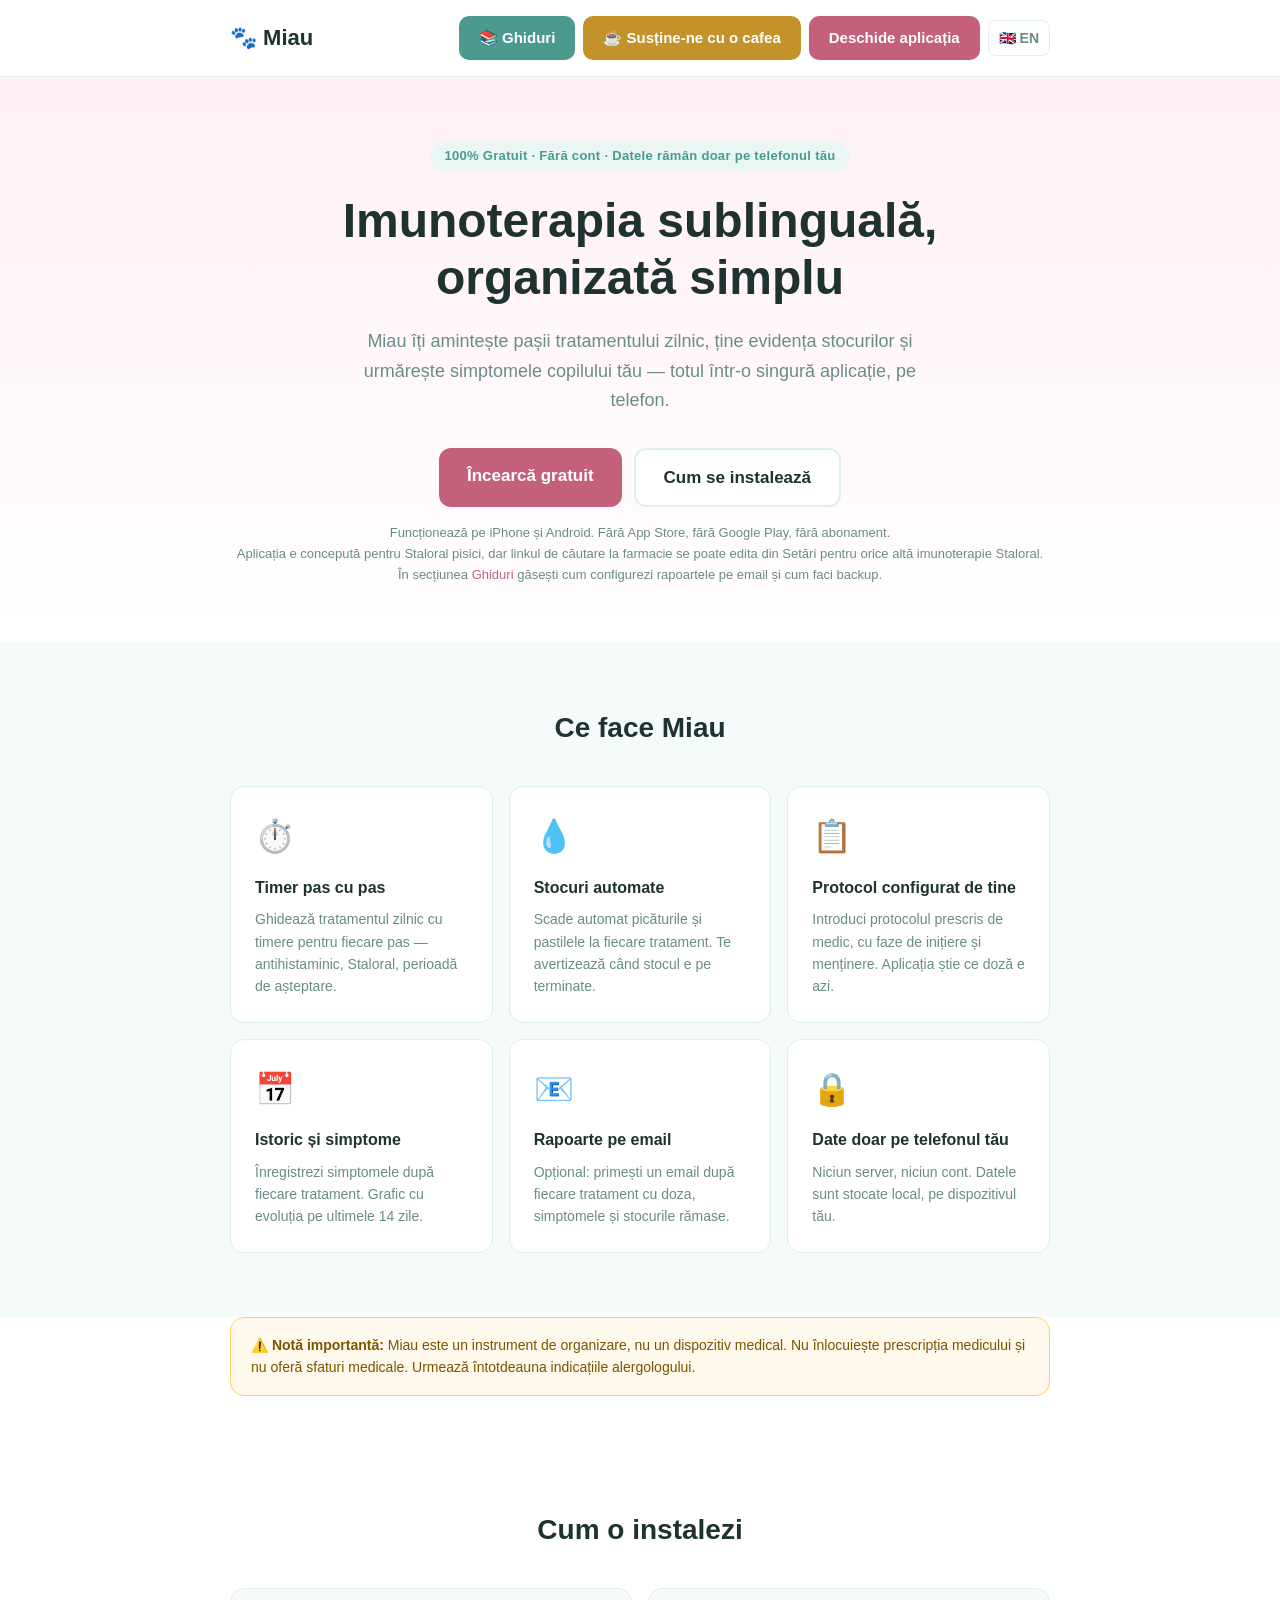
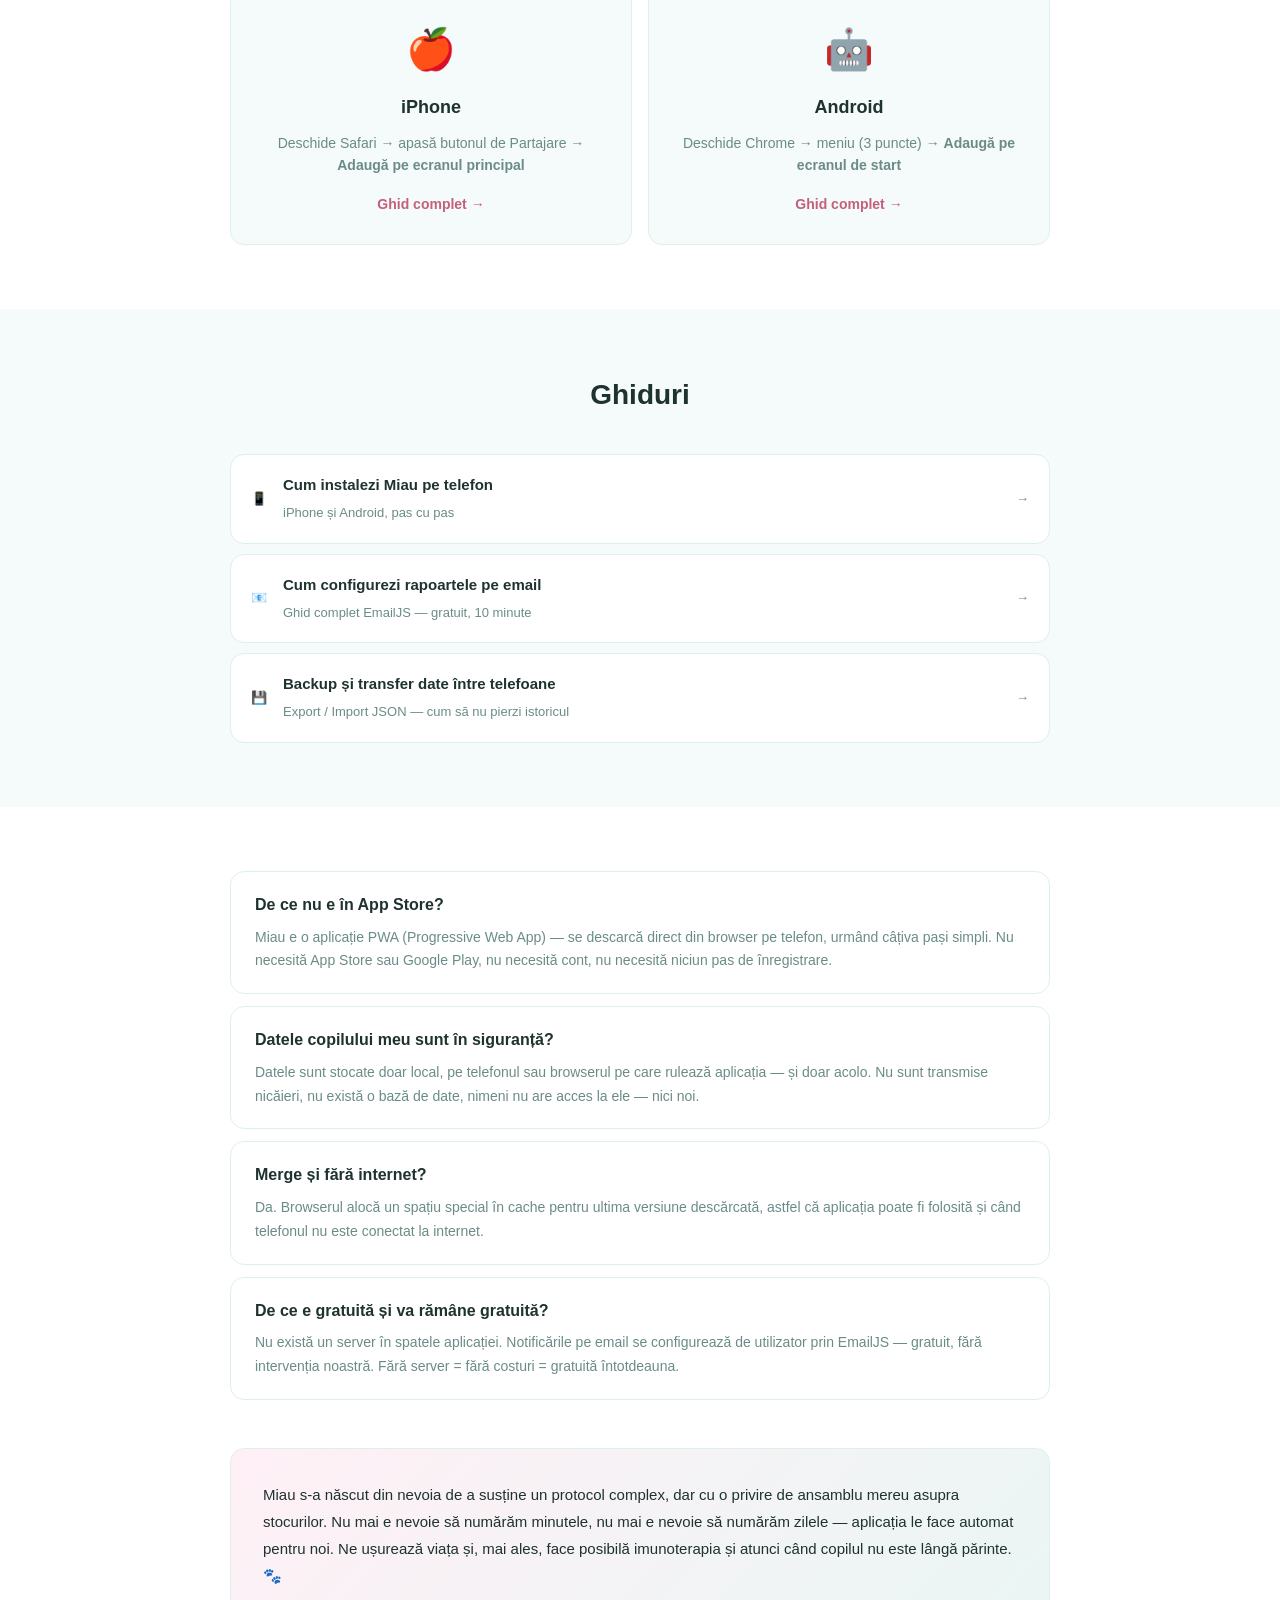
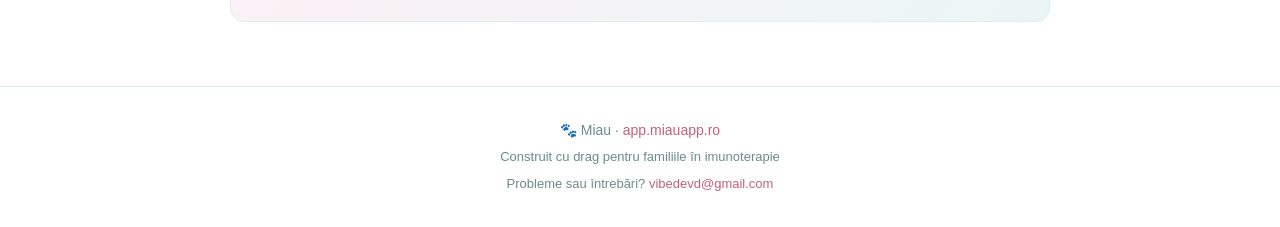
==== commit b6956ea6: "Add files via upload" ====
--- a/index.html
+++ b/index.html
@@ -17,6 +17,7 @@
         <a href="#ghiduri" class="btn-primary btn-guides">📚 Ghiduri</a>
         <a href="https://revolut.me/denisalvcr" target="_blank" rel="noopener" class="btn-primary btn-coffee">☕ Susține-ne cu o cafea</a>
         <a href="https://app.miauapp.ro" class="btn-primary">Deschide aplicația</a>
+        <a href="en/" class="lang-switch">🇬🇧 EN</a>
       </nav>
     </div>
   </header>
--- a/style.css
+++ b/style.css
@@ -69,6 +69,16 @@
 .header-link:hover { color: var(--text); background: var(--bg); text-decoration: none; }
 .header-donate { color: #A07020; }
 .header-donate:hover { background: #FFF8EC; color: #7A5500; }
+.lang-switch {
+  font-size: 14px;
+  font-weight: 700;
+  color: var(--text-light);
+  padding: 6px 10px;
+  border-radius: 8px;
+  border: 1px solid var(--border, #ddd);
+  transition: color 0.15s, background 0.15s;
+}
+.lang-switch:hover { color: var(--text); background: var(--bg); text-decoration: none; }
 
 .btn-primary.btn-guides { background: var(--teal); }
 .btn-primary.btn-coffee { background: #C4922A; }
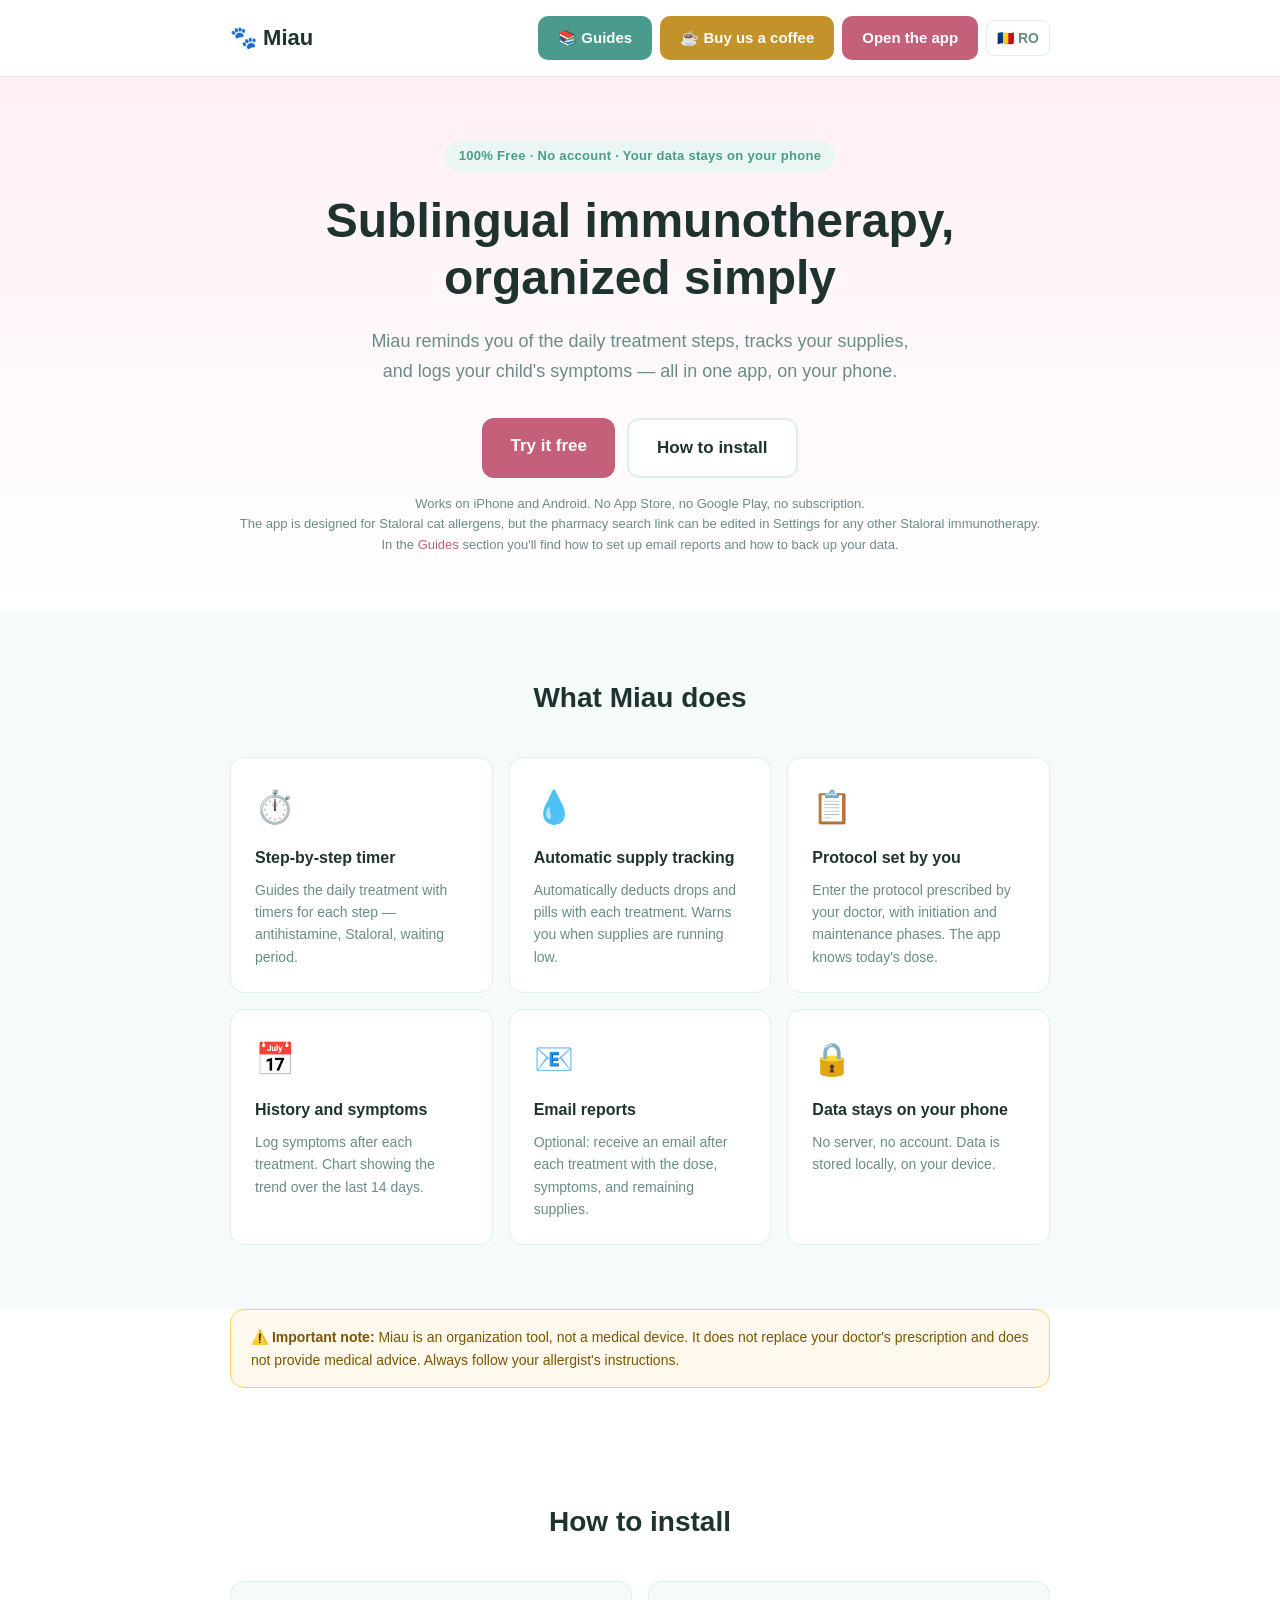
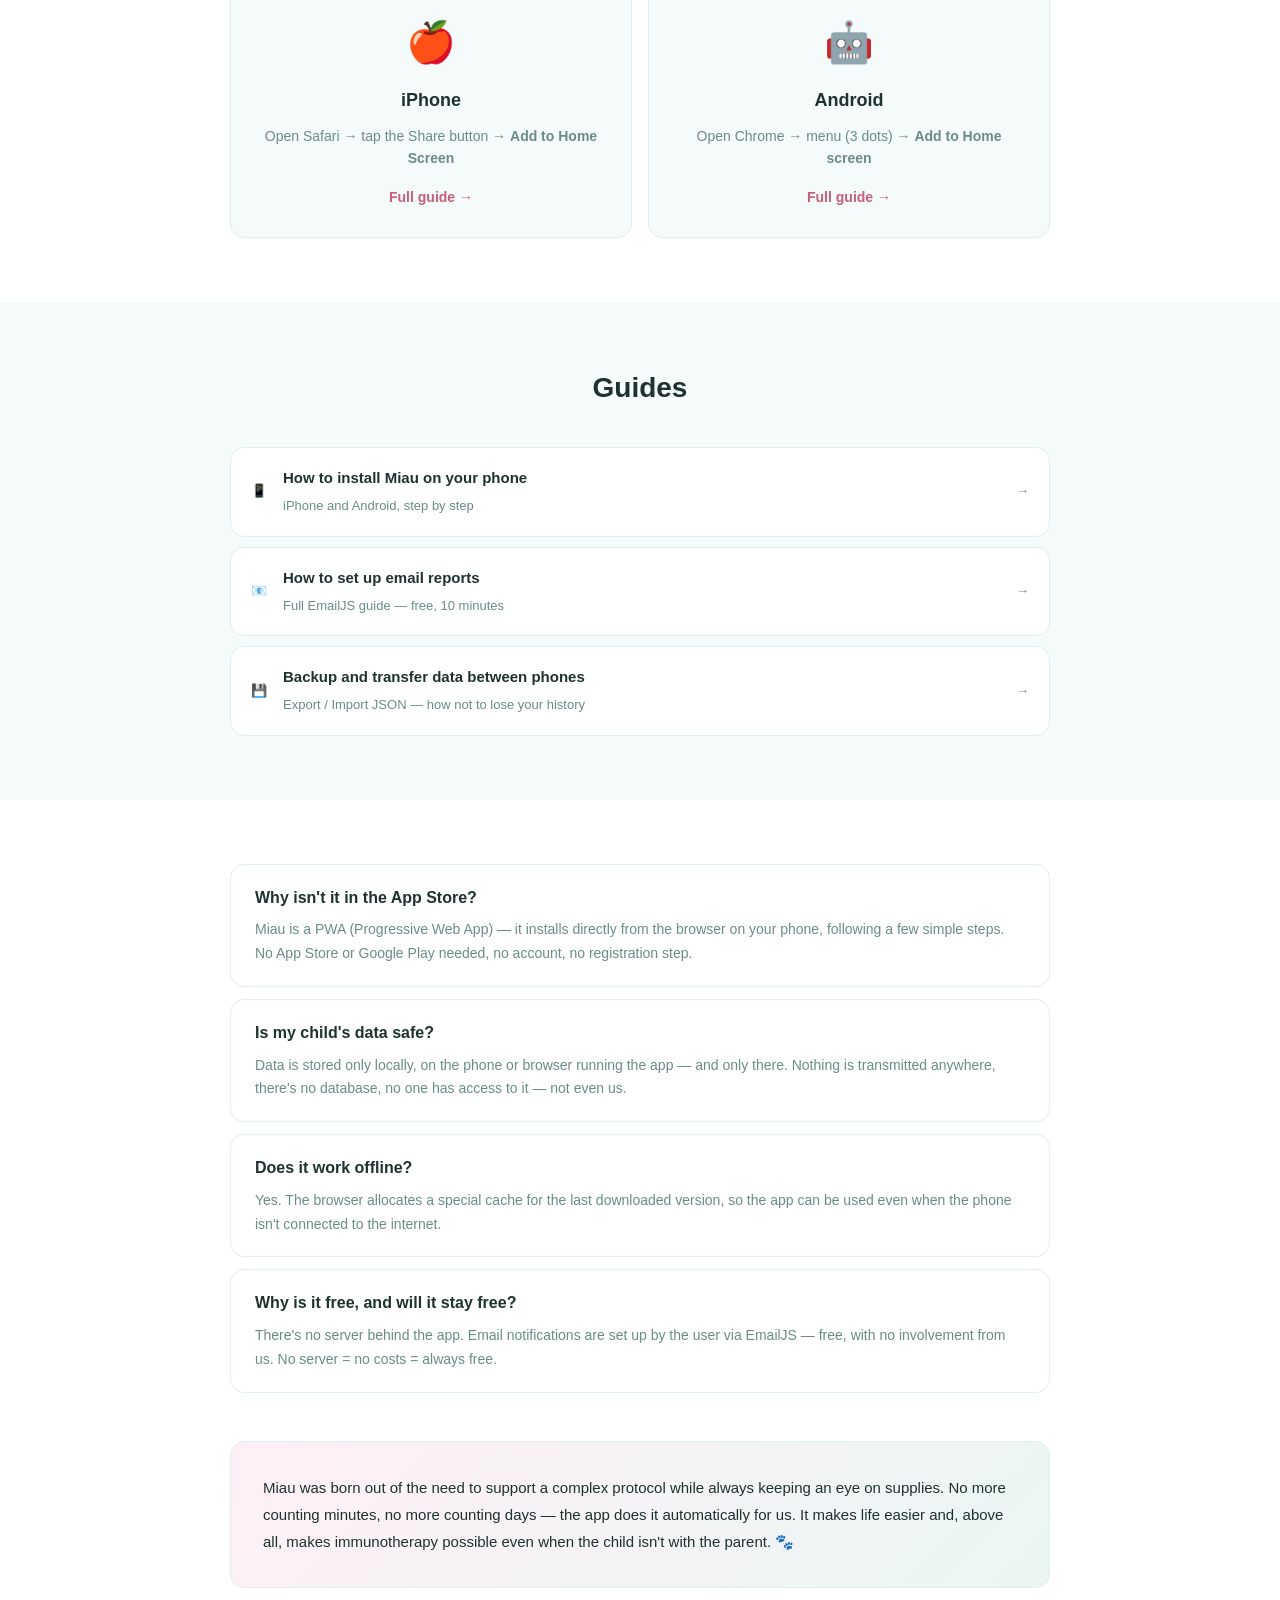
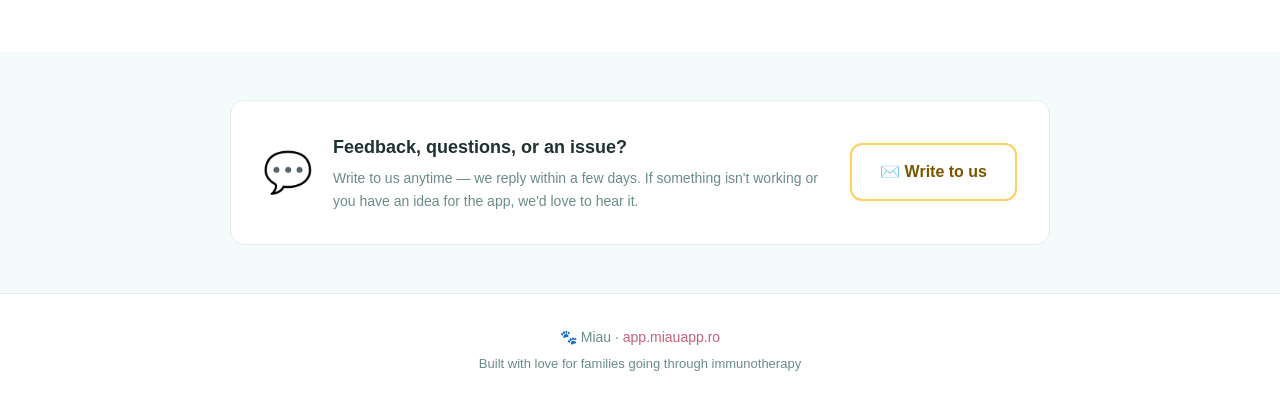
==== commit b161e535: "Add files via upload feedback vizibil" ====
--- a/index.html
+++ b/index.html
@@ -1,12 +1,12 @@
 <!DOCTYPE html>
-<html lang="ro">
+<html lang="en">
 <head>
   <meta charset="UTF-8">
   <meta name="viewport" content="width=device-width, initial-scale=1.0">
-  <title>Miau — Imunoterapie sublinguală pentru copii</title>
-  <meta name="description" content="Aplicație gratuită pentru monitorizarea imunoterapiei sublinguale la copii cu alergii. Fără instalare, fără cont, funcționează offline.">
-  <link rel="icon" href="icon.svg">
-  <link rel="stylesheet" href="style.css">
+  <title>Miau — Sublingual Immunotherapy for Kids</title>
+  <meta name="description" content="Free app for tracking sublingual immunotherapy in children with allergies. No install, no account, works offline.">
+  <link rel="icon" href="../icon.svg">
+  <link rel="stylesheet" href="../style.css">
 </head>
 <body>
 
@@ -14,60 +14,60 @@
     <div class="container">
       <div class="logo">🐾 Miau</div>
       <nav class="header-nav">
-        <a href="#ghiduri" class="btn-primary btn-guides">📚 Ghiduri</a>
-        <a href="https://revolut.me/denisalvcr" target="_blank" rel="noopener" class="btn-primary btn-coffee">☕ Susține-ne cu o cafea</a>
-        <a href="https://app.miauapp.ro" class="btn-primary">Deschide aplicația</a>
-        <a href="en/" class="lang-switch">🇬🇧 EN</a>
+        <a href="#guides" class="btn-primary btn-guides">📚 Guides</a>
+        <a href="https://revolut.me/denisalvcr" target="_blank" rel="noopener" class="btn-primary btn-coffee">☕ Buy us a coffee</a>
+        <a href="https://app.miauapp.ro" class="btn-primary">Open the app</a>
+        <a href="../index.html" class="lang-switch">🇷🇴 RO</a>
       </nav>
     </div>
   </header>
 
   <section class="hero">
     <div class="container">
-      <div class="hero-badge">100% Gratuit · Fără cont · Datele rămân doar pe telefonul tău</div>
-      <h1>Imunoterapia sublinguală,<br>organizată simplu</h1>
-      <p class="hero-sub">Miau îți amintește pașii tratamentului zilnic, ține evidența stocurilor și urmărește simptomele copilului tău — totul într-o singură aplicație, pe telefon.</p>
+      <div class="hero-badge">100% Free · No account · Your data stays on your phone</div>
+      <h1>Sublingual immunotherapy,<br>organized simply</h1>
+      <p class="hero-sub">Miau reminds you of the daily treatment steps, tracks your supplies, and logs your child's symptoms — all in one app, on your phone.</p>
       <div class="hero-btns">
-        <a href="https://app.miauapp.ro" class="btn-primary btn-large">Încearcă gratuit</a>
-        <a href="ghid-instalare.html" class="btn-outline btn-large">Cum se instalează</a>
+        <a href="https://app.miauapp.ro" class="btn-primary btn-large">Try it free</a>
+        <a href="ghid-instalare.html" class="btn-outline btn-large">How to install</a>
       </div>
-      <p class="hero-note">Funcționează pe iPhone și Android. Fără App Store, fără Google Play, fără abonament.<br>Aplicația e concepută pentru Staloral pisici, dar linkul de căutare la farmacie se poate edita din Setări pentru orice altă imunoterapie Staloral.<br>În secțiunea <a href="#ghiduri">Ghiduri</a> găsești cum configurezi rapoartele pe email și cum faci backup.</p>
+      <p class="hero-note">Works on iPhone and Android. No App Store, no Google Play, no subscription.<br>The app is designed for Staloral cat allergens, but the pharmacy search link can be edited in Settings for any other Staloral immunotherapy.<br>In the <a href="#guides">Guides</a> section you'll find how to set up email reports and how to back up your data.</p>
     </div>
   </section>
 
   <section class="features">
     <div class="container">
-      <h2>Ce face Miau</h2>
+      <h2>What Miau does</h2>
       <div class="features-grid">
         <div class="feature-card">
           <div class="feature-icon">⏱️</div>
-          <h3>Timer pas cu pas</h3>
-          <p>Ghidează tratamentul zilnic cu timere pentru fiecare pas — antihistaminic, Staloral, perioadă de așteptare.</p>
+          <h3>Step-by-step timer</h3>
+          <p>Guides the daily treatment with timers for each step — antihistamine, Staloral, waiting period.</p>
         </div>
         <div class="feature-card">
           <div class="feature-icon">💧</div>
-          <h3>Stocuri automate</h3>
-          <p>Scade automat picăturile și pastilele la fiecare tratament. Te avertizează când stocul e pe terminate.</p>
+          <h3>Automatic supply tracking</h3>
+          <p>Automatically deducts drops and pills with each treatment. Warns you when supplies are running low.</p>
         </div>
         <div class="feature-card">
           <div class="feature-icon">📋</div>
-          <h3>Protocol configurat de tine</h3>
-          <p>Introduci protocolul prescris de medic, cu faze de inițiere și menținere. Aplicația știe ce doză e azi.</p>
+          <h3>Protocol set by you</h3>
+          <p>Enter the protocol prescribed by your doctor, with initiation and maintenance phases. The app knows today's dose.</p>
         </div>
         <div class="feature-card">
           <div class="feature-icon">📅</div>
-          <h3>Istoric și simptome</h3>
-          <p>Înregistrezi simptomele după fiecare tratament. Grafic cu evoluția pe ultimele 14 zile.</p>
+          <h3>History and symptoms</h3>
+          <p>Log symptoms after each treatment. Chart showing the trend over the last 14 days.</p>
         </div>
         <div class="feature-card">
           <div class="feature-icon">📧</div>
-          <h3>Rapoarte pe email</h3>
-          <p>Opțional: primești un email după fiecare tratament cu doza, simptomele și stocurile rămase.</p>
+          <h3>Email reports</h3>
+          <p>Optional: receive an email after each treatment with the dose, symptoms, and remaining supplies.</p>
         </div>
         <div class="feature-card">
           <div class="feature-icon">🔒</div>
-          <h3>Date doar pe telefonul tău</h3>
-          <p>Niciun server, niciun cont. Datele sunt stocate local, pe dispozitivul tău.</p>
+          <h3>Data stays on your phone</h3>
+          <p>No server, no account. Data is stored locally, on your device.</p>
         </div>
       </div>
     </div>
@@ -76,56 +76,56 @@
   <section class="disclaimer">
     <div class="container">
       <div class="disclaimer-box">
-        <strong>⚠️ Notă importantă:</strong> Miau este un instrument de organizare, nu un dispozitiv medical. Nu înlocuiește prescripția medicului și nu oferă sfaturi medicale. Urmează întotdeauna indicațiile alergologului.
+        <strong>⚠️ Important note:</strong> Miau is an organization tool, not a medical device. It does not replace your doctor's prescription and does not provide medical advice. Always follow your allergist's instructions.
       </div>
     </div>
   </section>
 
   <section class="install">
     <div class="container">
-      <h2>Cum o instalezi</h2>
+      <h2>How to install</h2>
       <div class="install-grid">
         <div class="install-card">
           <div class="install-icon">🍎</div>
           <h3>iPhone</h3>
-          <p>Deschide Safari → apasă butonul de Partajare → <strong>Adaugă pe ecranul principal</strong></p>
-          <a href="ghid-instalare.html#iphone" class="link-more">Ghid complet →</a>
+          <p>Open Safari → tap the Share button → <strong>Add to Home Screen</strong></p>
+          <a href="ghid-instalare.html#iphone" class="link-more">Full guide →</a>
         </div>
         <div class="install-card">
           <div class="install-icon">🤖</div>
           <h3>Android</h3>
-          <p>Deschide Chrome → meniu (3 puncte) → <strong>Adaugă pe ecranul de start</strong></p>
-          <a href="ghid-instalare.html#android" class="link-more">Ghid complet →</a>
+          <p>Open Chrome → menu (3 dots) → <strong>Add to Home screen</strong></p>
+          <a href="ghid-instalare.html#android" class="link-more">Full guide →</a>
         </div>
       </div>
     </div>
   </section>
 
-  <section class="guides" id="ghiduri">
+  <section class="guides" id="guides">
     <div class="container">
-      <h2>Ghiduri</h2>
+      <h2>Guides</h2>
       <div class="guides-list">
         <a href="ghid-instalare.html" class="guide-item">
           <span class="guide-icon">📱</span>
           <div>
-            <strong>Cum instalezi Miau pe telefon</strong>
-            <span>iPhone și Android, pas cu pas</span>
+            <strong>How to install Miau on your phone</strong>
+            <span>iPhone and Android, step by step</span>
           </div>
           <span class="guide-arrow">→</span>
         </a>
         <a href="ghid-emailjs.html" class="guide-item">
           <span class="guide-icon">📧</span>
           <div>
-            <strong>Cum configurezi rapoartele pe email</strong>
-            <span>Ghid complet EmailJS — gratuit, 10 minute</span>
+            <strong>How to set up email reports</strong>
+            <span>Full EmailJS guide — free, 10 minutes</span>
           </div>
           <span class="guide-arrow">→</span>
         </a>
         <a href="ghid-backup.html" class="guide-item">
           <span class="guide-icon">💾</span>
           <div>
-            <strong>Backup și transfer date între telefoane</strong>
-            <span>Export / Import JSON — cum să nu pierzi istoricul</span>
+            <strong>Backup and transfer data between phones</strong>
+            <span>Export / Import JSON — how not to lose your history</span>
           </div>
           <span class="guide-arrow">→</span>
         </a>
@@ -138,35 +138,47 @@
 
       <div class="faq-list">
         <div class="faq-item">
-          <div class="faq-q">De ce nu e în App Store?</div>
-          <div class="faq-a">Miau e o aplicație PWA (Progressive Web App) — se descarcă direct din browser pe telefon, urmând câțiva pași simpli. Nu necesită App Store sau Google Play, nu necesită cont, nu necesită niciun pas de înregistrare.</div>
+          <div class="faq-q">Why isn't it in the App Store?</div>
+          <div class="faq-a">Miau is a PWA (Progressive Web App) — it installs directly from the browser on your phone, following a few simple steps. No App Store or Google Play needed, no account, no registration step.</div>
         </div>
         <div class="faq-item">
-          <div class="faq-q">Datele copilului meu sunt în siguranță?</div>
-          <div class="faq-a">Datele sunt stocate doar local, pe telefonul sau browserul pe care rulează aplicația — și doar acolo. Nu sunt transmise nicăieri, nu există o bază de date, nimeni nu are acces la ele — nici noi.</div>
+          <div class="faq-q">Is my child's data safe?</div>
+          <div class="faq-a">Data is stored only locally, on the phone or browser running the app — and only there. Nothing is transmitted anywhere, there's no database, no one has access to it — not even us.</div>
         </div>
         <div class="faq-item">
-          <div class="faq-q">Merge și fără internet?</div>
-          <div class="faq-a">Da. Browserul alocă un spațiu special în cache pentru ultima versiune descărcată, astfel că aplicația poate fi folosită și când telefonul nu este conectat la internet.</div>
+          <div class="faq-q">Does it work offline?</div>
+          <div class="faq-a">Yes. The browser allocates a special cache for the last downloaded version, so the app can be used even when the phone isn't connected to the internet.</div>
         </div>
         <div class="faq-item">
-          <div class="faq-q">De ce e gratuită și va rămâne gratuită?</div>
-          <div class="faq-a">Nu există un server în spatele aplicației. Notificările pe email se configurează de utilizator prin EmailJS — gratuit, fără intervenția noastră. Fără server = fără costuri = gratuită întotdeauna.</div>
+          <div class="faq-q">Why is it free, and will it stay free?</div>
+          <div class="faq-a">There's no server behind the app. Email notifications are set up by the user via EmailJS — free, with no involvement from us. No server = no costs = always free.</div>
         </div>
       </div>
 
       <div class="miau-story">
-        <p>Miau s-a născut din nevoia de a susține un protocol complex, dar cu o privire de ansamblu mereu asupra stocurilor. Nu mai e nevoie să numărăm minutele, nu mai e nevoie să numărăm zilele — aplicația le face automat pentru noi. Ne ușurează viața și, mai ales, face posibilă imunoterapia și atunci când copilul nu este lângă părinte. 🐾</p>
+        <p>Miau was born out of the need to support a complex protocol while always keeping an eye on supplies. No more counting minutes, no more counting days — the app does it automatically for us. It makes life easier and, above all, makes immunotherapy possible even when the child isn't with the parent. 🐾</p>
       </div>
 
+    </div>
+  </section>
+
+  <section class="contact">
+    <div class="container">
+      <div class="contact-box">
+        <div class="contact-icon">💬</div>
+        <div class="contact-text">
+          <h3>Feedback, questions, or an issue?</h3>
+          <p>Write to us anytime — we reply within a few days. If something isn't working or you have an idea for the app, we'd love to hear it.</p>
+        </div>
+        <a href="mailto:vibedevd@gmail.com?subject=Feedback%20Miau" class="btn-donate">✉️ Write to us</a>
+      </div>
     </div>
   </section>
 
   <footer>
     <div class="container">
       <p>🐾 Miau · <a href="https://app.miauapp.ro">app.miauapp.ro</a></p>
-      <p class="footer-note">Construit cu drag pentru familiile în imunoterapie</p>
-      <p class="footer-note">Probleme sau întrebări? <a href="mailto:vibedevd@gmail.com">vibedevd@gmail.com</a></p>
+      <p class="footer-note">Built with love for families going through immunotherapy</p>
     </div>
   </footer>
 
--- a/style.css
+++ b/style.css
@@ -269,6 +269,27 @@
 }
 .btn-donate:hover { background: #FFF8EC; text-decoration: none; }
 
+/* ── Contact / Feedback ── */
+.contact { padding: 48px 0; background: var(--bg); }
+.contact-box {
+  background: var(--white);
+  border: 1px solid var(--border);
+  border-radius: var(--radius);
+  padding: 32px;
+  display: flex;
+  align-items: center;
+  gap: 20px;
+  flex-wrap: wrap;
+}
+.contact-icon { font-size: 40px; flex-shrink: 0; }
+.contact-text { flex: 1; min-width: 220px; }
+.contact-text h3 { font-size: 18px; font-weight: 700; margin-bottom: 6px; }
+.contact-text p { font-size: 14px; color: var(--text-light); line-height: 1.6; margin: 0; }
+@media (max-width: 600px) {
+  .contact-box { flex-direction: column; text-align: center; }
+  .contact-box .btn-donate { width: 100%; text-align: center; }
+}
+
 /* ── Footer ── */
 footer {
   padding: 32px 0;
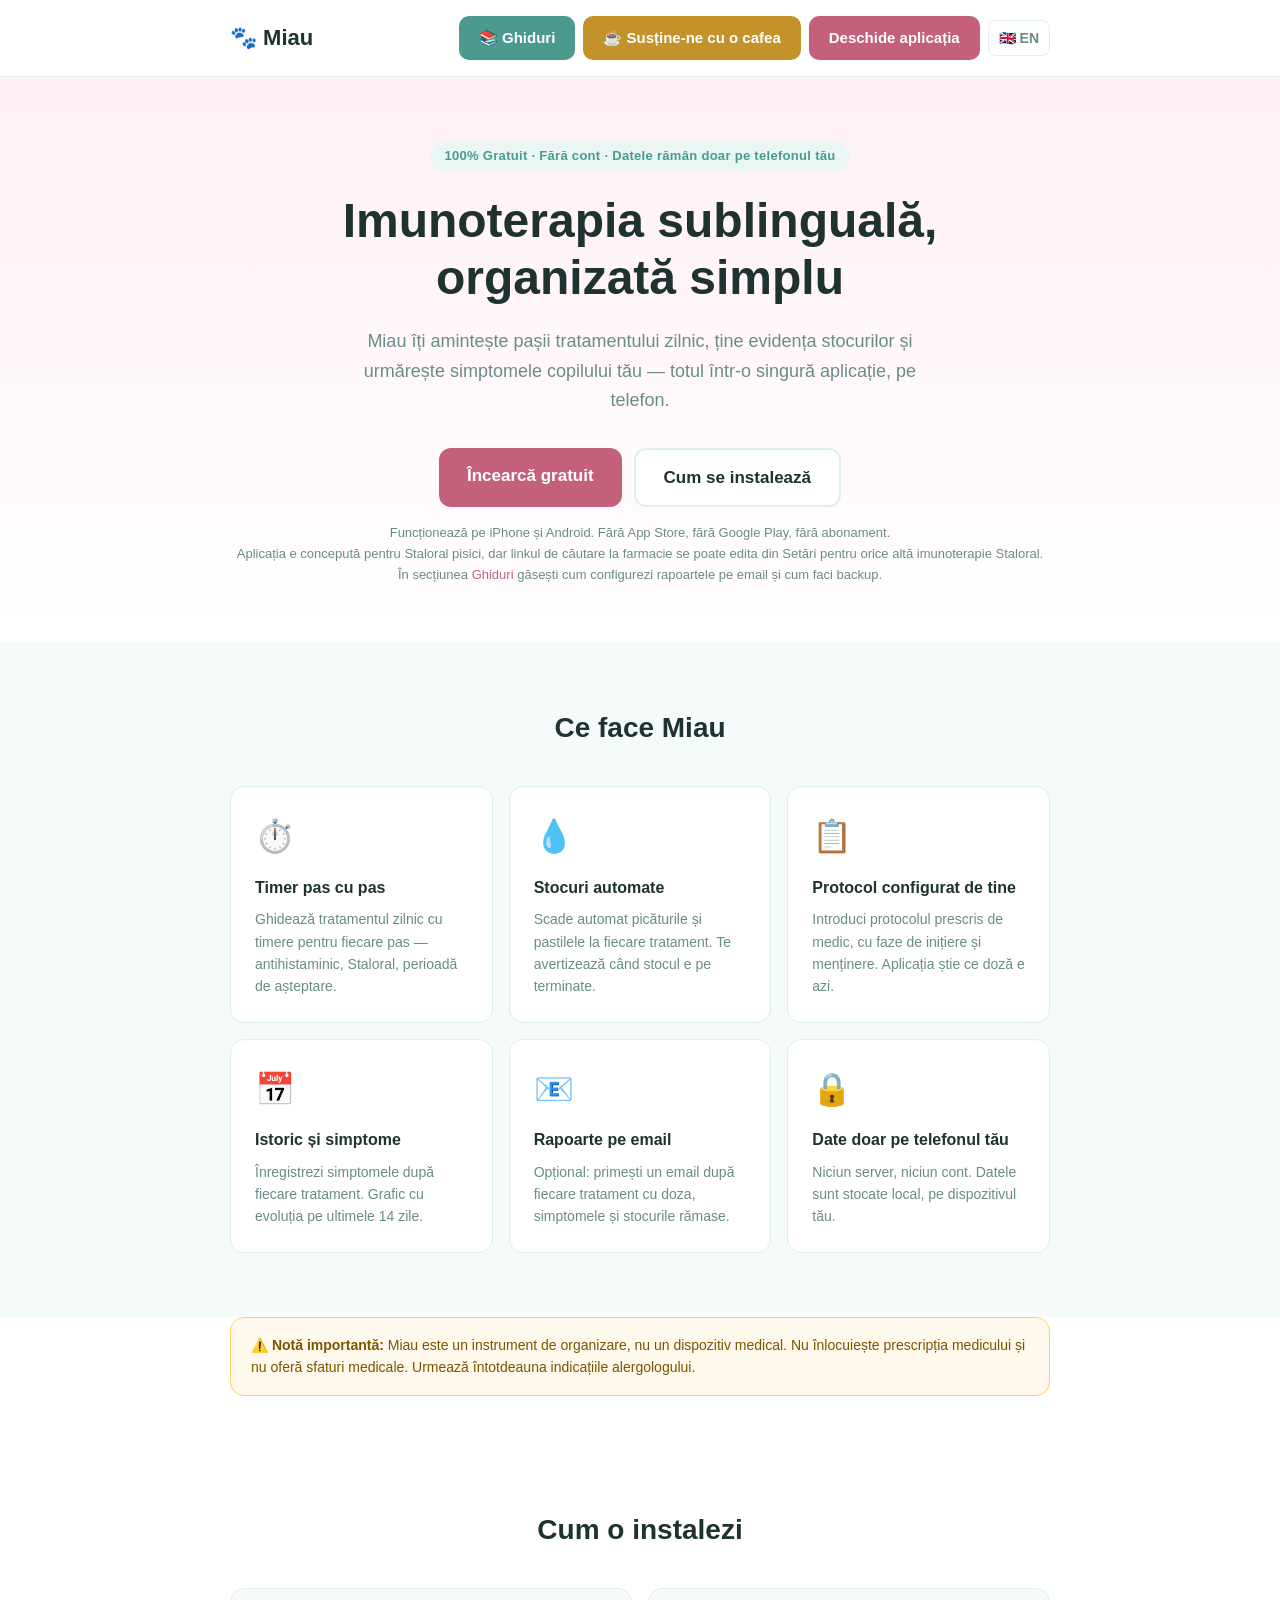
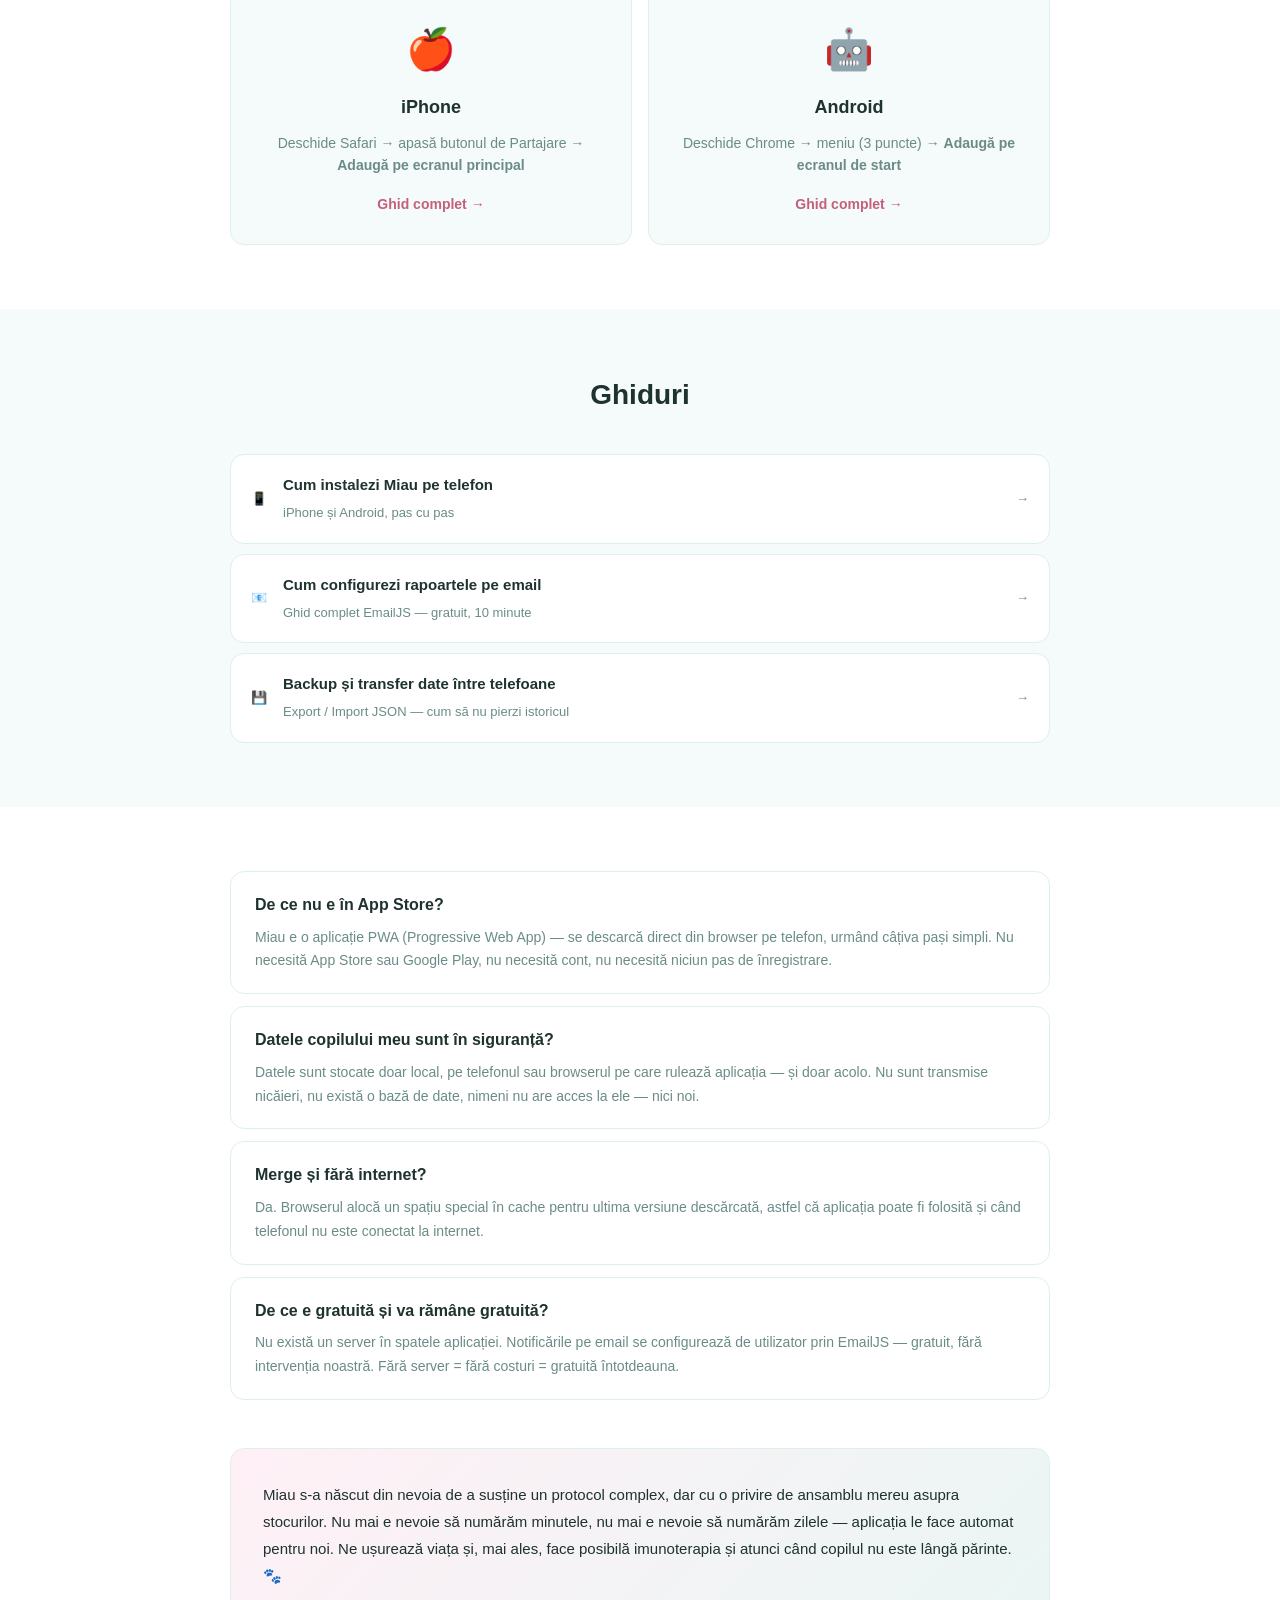
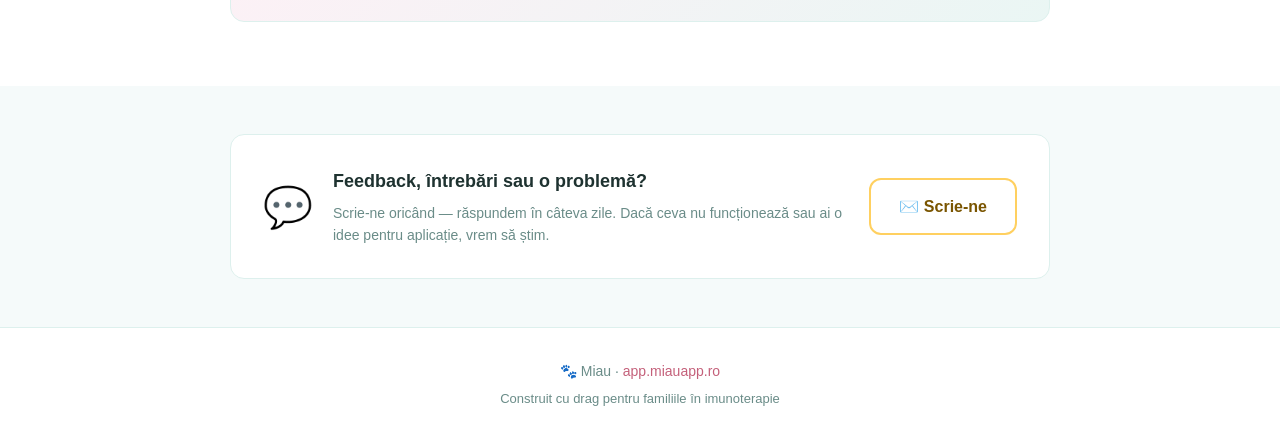
==== commit 94bb99c7: "Add files via upload" ====
--- a/index.html
+++ b/index.html
@@ -1,12 +1,12 @@
 <!DOCTYPE html>
-<html lang="en">
+<html lang="ro">
 <head>
   <meta charset="UTF-8">
   <meta name="viewport" content="width=device-width, initial-scale=1.0">
-  <title>Miau — Sublingual Immunotherapy for Kids</title>
-  <meta name="description" content="Free app for tracking sublingual immunotherapy in children with allergies. No install, no account, works offline.">
-  <link rel="icon" href="../icon.svg">
-  <link rel="stylesheet" href="../style.css">
+  <title>Miau — Imunoterapie sublinguală pentru copii</title>
+  <meta name="description" content="Aplicație gratuită pentru monitorizarea imunoterapiei sublinguale la copii cu alergii. Fără instalare, fără cont, funcționează offline.">
+  <link rel="icon" href="icon.svg">
+  <link rel="stylesheet" href="style.css">
 </head>
 <body>
 
@@ -14,60 +14,60 @@
     <div class="container">
       <div class="logo">🐾 Miau</div>
       <nav class="header-nav">
-        <a href="#guides" class="btn-primary btn-guides">📚 Guides</a>
-        <a href="https://revolut.me/denisalvcr" target="_blank" rel="noopener" class="btn-primary btn-coffee">☕ Buy us a coffee</a>
-        <a href="https://app.miauapp.ro" class="btn-primary">Open the app</a>
-        <a href="../index.html" class="lang-switch">🇷🇴 RO</a>
+        <a href="#ghiduri" class="btn-primary btn-guides">📚 Ghiduri</a>
+        <a href="https://revolut.me/denisalvcr" target="_blank" rel="noopener" class="btn-primary btn-coffee">☕ Susține-ne cu o cafea</a>
+        <a href="https://app.miauapp.ro" class="btn-primary">Deschide aplicația</a>
+        <a href="en/" class="lang-switch">🇬🇧 EN</a>
       </nav>
     </div>
   </header>
 
   <section class="hero">
     <div class="container">
-      <div class="hero-badge">100% Free · No account · Your data stays on your phone</div>
-      <h1>Sublingual immunotherapy,<br>organized simply</h1>
-      <p class="hero-sub">Miau reminds you of the daily treatment steps, tracks your supplies, and logs your child's symptoms — all in one app, on your phone.</p>
+      <div class="hero-badge">100% Gratuit · Fără cont · Datele rămân doar pe telefonul tău</div>
+      <h1>Imunoterapia sublinguală,<br>organizată simplu</h1>
+      <p class="hero-sub">Miau îți amintește pașii tratamentului zilnic, ține evidența stocurilor și urmărește simptomele copilului tău — totul într-o singură aplicație, pe telefon.</p>
       <div class="hero-btns">
-        <a href="https://app.miauapp.ro" class="btn-primary btn-large">Try it free</a>
-        <a href="ghid-instalare.html" class="btn-outline btn-large">How to install</a>
+        <a href="https://app.miauapp.ro" class="btn-primary btn-large">Încearcă gratuit</a>
+        <a href="ghid-instalare.html" class="btn-outline btn-large">Cum se instalează</a>
       </div>
-      <p class="hero-note">Works on iPhone and Android. No App Store, no Google Play, no subscription.<br>The app is designed for Staloral cat allergens, but the pharmacy search link can be edited in Settings for any other Staloral immunotherapy.<br>In the <a href="#guides">Guides</a> section you'll find how to set up email reports and how to back up your data.</p>
+      <p class="hero-note">Funcționează pe iPhone și Android. Fără App Store, fără Google Play, fără abonament.<br>Aplicația e concepută pentru Staloral pisici, dar linkul de căutare la farmacie se poate edita din Setări pentru orice altă imunoterapie Staloral.<br>În secțiunea <a href="#ghiduri">Ghiduri</a> găsești cum configurezi rapoartele pe email și cum faci backup.</p>
     </div>
   </section>
 
   <section class="features">
     <div class="container">
-      <h2>What Miau does</h2>
+      <h2>Ce face Miau</h2>
       <div class="features-grid">
         <div class="feature-card">
           <div class="feature-icon">⏱️</div>
-          <h3>Step-by-step timer</h3>
-          <p>Guides the daily treatment with timers for each step — antihistamine, Staloral, waiting period.</p>
+          <h3>Timer pas cu pas</h3>
+          <p>Ghidează tratamentul zilnic cu timere pentru fiecare pas — antihistaminic, Staloral, perioadă de așteptare.</p>
         </div>
         <div class="feature-card">
           <div class="feature-icon">💧</div>
-          <h3>Automatic supply tracking</h3>
-          <p>Automatically deducts drops and pills with each treatment. Warns you when supplies are running low.</p>
+          <h3>Stocuri automate</h3>
+          <p>Scade automat picăturile și pastilele la fiecare tratament. Te avertizează când stocul e pe terminate.</p>
         </div>
         <div class="feature-card">
           <div class="feature-icon">📋</div>
-          <h3>Protocol set by you</h3>
-          <p>Enter the protocol prescribed by your doctor, with initiation and maintenance phases. The app knows today's dose.</p>
+          <h3>Protocol configurat de tine</h3>
+          <p>Introduci protocolul prescris de medic, cu faze de inițiere și menținere. Aplicația știe ce doză e azi.</p>
         </div>
         <div class="feature-card">
           <div class="feature-icon">📅</div>
-          <h3>History and symptoms</h3>
-          <p>Log symptoms after each treatment. Chart showing the trend over the last 14 days.</p>
+          <h3>Istoric și simptome</h3>
+          <p>Înregistrezi simptomele după fiecare tratament. Grafic cu evoluția pe ultimele 14 zile.</p>
         </div>
         <div class="feature-card">
           <div class="feature-icon">📧</div>
-          <h3>Email reports</h3>
-          <p>Optional: receive an email after each treatment with the dose, symptoms, and remaining supplies.</p>
+          <h3>Rapoarte pe email</h3>
+          <p>Opțional: primești un email după fiecare tratament cu doza, simptomele și stocurile rămase.</p>
         </div>
         <div class="feature-card">
           <div class="feature-icon">🔒</div>
-          <h3>Data stays on your phone</h3>
-          <p>No server, no account. Data is stored locally, on your device.</p>
+          <h3>Date doar pe telefonul tău</h3>
+          <p>Niciun server, niciun cont. Datele sunt stocate local, pe dispozitivul tău.</p>
         </div>
       </div>
     </div>
@@ -76,56 +76,56 @@
   <section class="disclaimer">
     <div class="container">
       <div class="disclaimer-box">
-        <strong>⚠️ Important note:</strong> Miau is an organization tool, not a medical device. It does not replace your doctor's prescription and does not provide medical advice. Always follow your allergist's instructions.
+        <strong>⚠️ Notă importantă:</strong> Miau este un instrument de organizare, nu un dispozitiv medical. Nu înlocuiește prescripția medicului și nu oferă sfaturi medicale. Urmează întotdeauna indicațiile alergologului.
       </div>
     </div>
   </section>
 
   <section class="install">
     <div class="container">
-      <h2>How to install</h2>
+      <h2>Cum o instalezi</h2>
       <div class="install-grid">
         <div class="install-card">
           <div class="install-icon">🍎</div>
           <h3>iPhone</h3>
-          <p>Open Safari → tap the Share button → <strong>Add to Home Screen</strong></p>
-          <a href="ghid-instalare.html#iphone" class="link-more">Full guide →</a>
+          <p>Deschide Safari → apasă butonul de Partajare → <strong>Adaugă pe ecranul principal</strong></p>
+          <a href="ghid-instalare.html#iphone" class="link-more">Ghid complet →</a>
         </div>
         <div class="install-card">
           <div class="install-icon">🤖</div>
           <h3>Android</h3>
-          <p>Open Chrome → menu (3 dots) → <strong>Add to Home screen</strong></p>
-          <a href="ghid-instalare.html#android" class="link-more">Full guide →</a>
+          <p>Deschide Chrome → meniu (3 puncte) → <strong>Adaugă pe ecranul de start</strong></p>
+          <a href="ghid-instalare.html#android" class="link-more">Ghid complet →</a>
         </div>
       </div>
     </div>
   </section>
 
-  <section class="guides" id="guides">
+  <section class="guides" id="ghiduri">
     <div class="container">
-      <h2>Guides</h2>
+      <h2>Ghiduri</h2>
       <div class="guides-list">
         <a href="ghid-instalare.html" class="guide-item">
           <span class="guide-icon">📱</span>
           <div>
-            <strong>How to install Miau on your phone</strong>
-            <span>iPhone and Android, step by step</span>
+            <strong>Cum instalezi Miau pe telefon</strong>
+            <span>iPhone și Android, pas cu pas</span>
           </div>
           <span class="guide-arrow">→</span>
         </a>
         <a href="ghid-emailjs.html" class="guide-item">
           <span class="guide-icon">📧</span>
           <div>
-            <strong>How to set up email reports</strong>
-            <span>Full EmailJS guide — free, 10 minutes</span>
+            <strong>Cum configurezi rapoartele pe email</strong>
+            <span>Ghid complet EmailJS — gratuit, 10 minute</span>
           </div>
           <span class="guide-arrow">→</span>
         </a>
         <a href="ghid-backup.html" class="guide-item">
           <span class="guide-icon">💾</span>
           <div>
-            <strong>Backup and transfer data between phones</strong>
-            <span>Export / Import JSON — how not to lose your history</span>
+            <strong>Backup și transfer date între telefoane</strong>
+            <span>Export / Import JSON — cum să nu pierzi istoricul</span>
           </div>
           <span class="guide-arrow">→</span>
         </a>
@@ -138,25 +138,25 @@
 
       <div class="faq-list">
         <div class="faq-item">
-          <div class="faq-q">Why isn't it in the App Store?</div>
-          <div class="faq-a">Miau is a PWA (Progressive Web App) — it installs directly from the browser on your phone, following a few simple steps. No App Store or Google Play needed, no account, no registration step.</div>
+          <div class="faq-q">De ce nu e în App Store?</div>
+          <div class="faq-a">Miau e o aplicație PWA (Progressive Web App) — se descarcă direct din browser pe telefon, urmând câțiva pași simpli. Nu necesită App Store sau Google Play, nu necesită cont, nu necesită niciun pas de înregistrare.</div>
         </div>
         <div class="faq-item">
-          <div class="faq-q">Is my child's data safe?</div>
-          <div class="faq-a">Data is stored only locally, on the phone or browser running the app — and only there. Nothing is transmitted anywhere, there's no database, no one has access to it — not even us.</div>
+          <div class="faq-q">Datele copilului meu sunt în siguranță?</div>
+          <div class="faq-a">Datele sunt stocate doar local, pe telefonul sau browserul pe care rulează aplicația — și doar acolo. Nu sunt transmise nicăieri, nu există o bază de date, nimeni nu are acces la ele — nici noi.</div>
         </div>
         <div class="faq-item">
-          <div class="faq-q">Does it work offline?</div>
-          <div class="faq-a">Yes. The browser allocates a special cache for the last downloaded version, so the app can be used even when the phone isn't connected to the internet.</div>
+          <div class="faq-q">Merge și fără internet?</div>
+          <div class="faq-a">Da. Browserul alocă un spațiu special în cache pentru ultima versiune descărcată, astfel că aplicația poate fi folosită și când telefonul nu este conectat la internet.</div>
         </div>
         <div class="faq-item">
-          <div class="faq-q">Why is it free, and will it stay free?</div>
-          <div class="faq-a">There's no server behind the app. Email notifications are set up by the user via EmailJS — free, with no involvement from us. No server = no costs = always free.</div>
+          <div class="faq-q">De ce e gratuită și va rămâne gratuită?</div>
+          <div class="faq-a">Nu există un server în spatele aplicației. Notificările pe email se configurează de utilizator prin EmailJS — gratuit, fără intervenția noastră. Fără server = fără costuri = gratuită întotdeauna.</div>
         </div>
       </div>
 
       <div class="miau-story">
-        <p>Miau was born out of the need to support a complex protocol while always keeping an eye on supplies. No more counting minutes, no more counting days — the app does it automatically for us. It makes life easier and, above all, makes immunotherapy possible even when the child isn't with the parent. 🐾</p>
+        <p>Miau s-a născut din nevoia de a susține un protocol complex, dar cu o privire de ansamblu mereu asupra stocurilor. Nu mai e nevoie să numărăm minutele, nu mai e nevoie să numărăm zilele — aplicația le face automat pentru noi. Ne ușurează viața și, mai ales, face posibilă imunoterapia și atunci când copilul nu este lângă părinte. 🐾</p>
       </div>
 
     </div>
@@ -167,10 +167,10 @@
       <div class="contact-box">
         <div class="contact-icon">💬</div>
         <div class="contact-text">
-          <h3>Feedback, questions, or an issue?</h3>
-          <p>Write to us anytime — we reply within a few days. If something isn't working or you have an idea for the app, we'd love to hear it.</p>
+          <h3>Feedback, întrebări sau o problemă?</h3>
+          <p>Scrie-ne oricând — răspundem în câteva zile. Dacă ceva nu funcționează sau ai o idee pentru aplicație, vrem să știm.</p>
         </div>
-        <a href="mailto:vibedevd@gmail.com?subject=Feedback%20Miau" class="btn-donate">✉️ Write to us</a>
+        <a href="mailto:vibedevd@gmail.com?subject=Feedback%20Miau" class="btn-donate">✉️ Scrie-ne</a>
       </div>
     </div>
   </section>
@@ -178,7 +178,7 @@
   <footer>
     <div class="container">
       <p>🐾 Miau · <a href="https://app.miauapp.ro">app.miauapp.ro</a></p>
-      <p class="footer-note">Built with love for families going through immunotherapy</p>
+      <p class="footer-note">Construit cu drag pentru familiile în imunoterapie</p>
     </div>
   </footer>
 
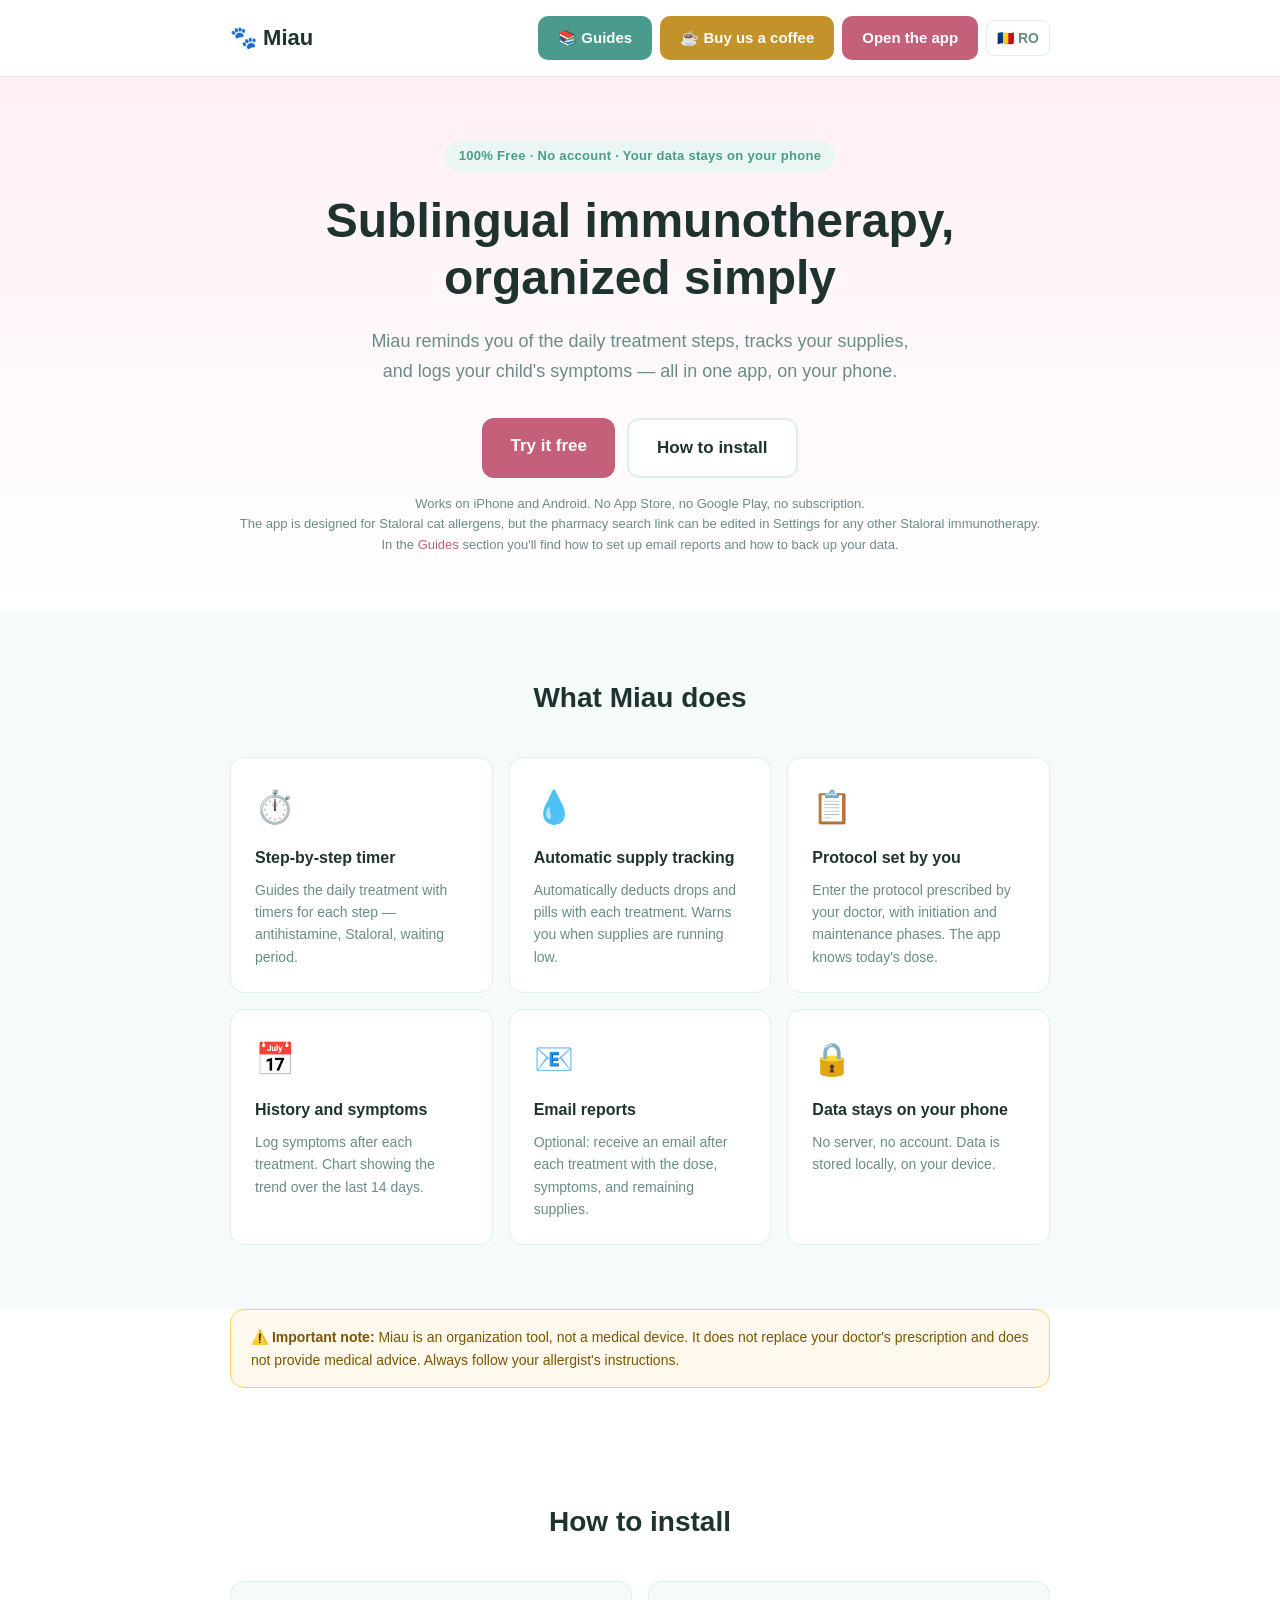
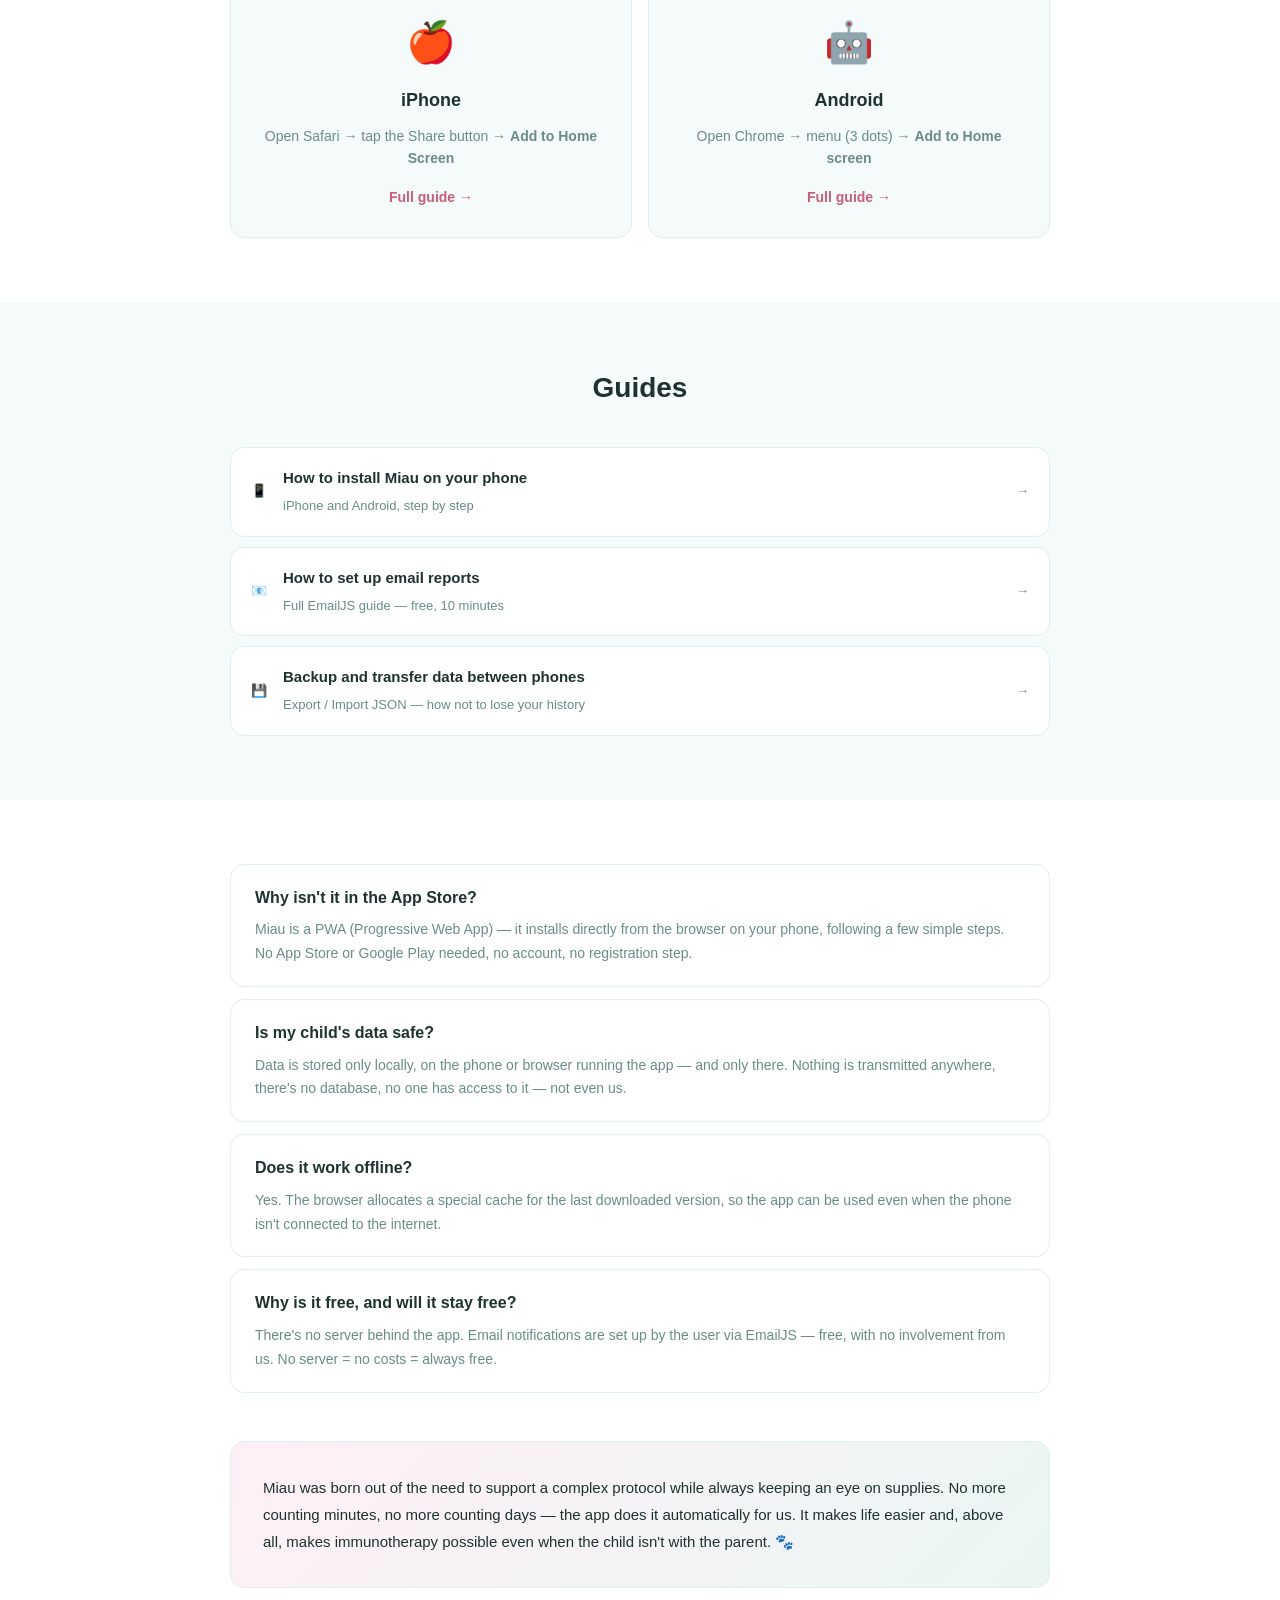
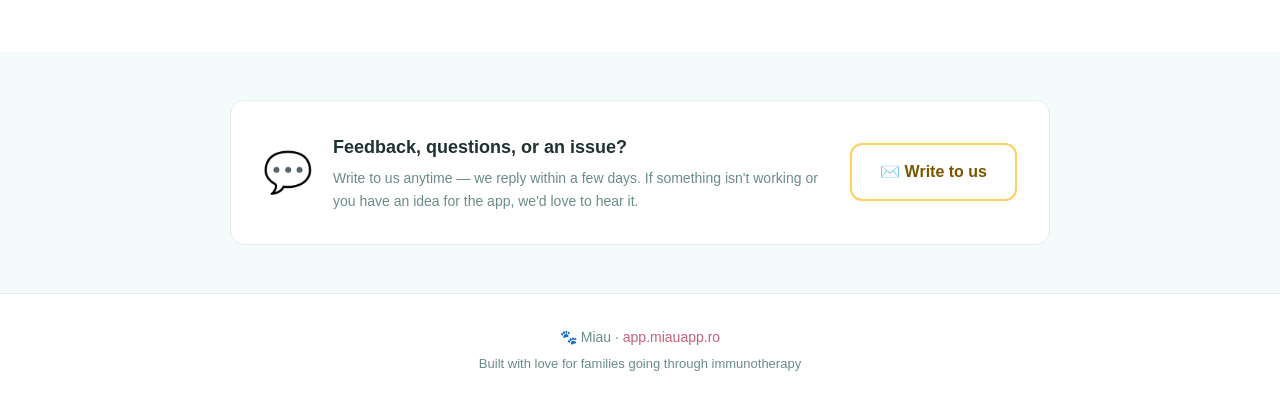
==== commit 12dba322: "Add files via upload fix en/ro" ====
--- a/index.html
+++ b/index.html
@@ -1,12 +1,12 @@
 <!DOCTYPE html>
-<html lang="ro">
+<html lang="en">
 <head>
   <meta charset="UTF-8">
   <meta name="viewport" content="width=device-width, initial-scale=1.0">
-  <title>Miau — Imunoterapie sublinguală pentru copii</title>
-  <meta name="description" content="Aplicație gratuită pentru monitorizarea imunoterapiei sublinguale la copii cu alergii. Fără instalare, fără cont, funcționează offline.">
-  <link rel="icon" href="icon.svg">
-  <link rel="stylesheet" href="style.css">
+  <title>Miau — Sublingual Immunotherapy for Kids</title>
+  <meta name="description" content="Free app for tracking sublingual immunotherapy in children with allergies. No install, no account, works offline.">
+  <link rel="icon" href="../icon.svg">
+  <link rel="stylesheet" href="../style.css">
 </head>
 <body>
 
@@ -14,60 +14,60 @@
     <div class="container">
       <div class="logo">🐾 Miau</div>
       <nav class="header-nav">
-        <a href="#ghiduri" class="btn-primary btn-guides">📚 Ghiduri</a>
-        <a href="https://revolut.me/denisalvcr" target="_blank" rel="noopener" class="btn-primary btn-coffee">☕ Susține-ne cu o cafea</a>
-        <a href="https://app.miauapp.ro" class="btn-primary">Deschide aplicația</a>
-        <a href="en/" class="lang-switch">🇬🇧 EN</a>
+        <a href="#guides" class="btn-primary btn-guides">📚 Guides</a>
+        <a href="https://revolut.me/denisalvcr" target="_blank" rel="noopener" class="btn-primary btn-coffee">☕ Buy us a coffee</a>
+        <a href="https://app.miauapp.ro" class="btn-primary">Open the app</a>
+        <a href="../" class="lang-switch">🇷🇴 RO</a>
       </nav>
     </div>
   </header>
 
   <section class="hero">
     <div class="container">
-      <div class="hero-badge">100% Gratuit · Fără cont · Datele rămân doar pe telefonul tău</div>
-      <h1>Imunoterapia sublinguală,<br>organizată simplu</h1>
-      <p class="hero-sub">Miau îți amintește pașii tratamentului zilnic, ține evidența stocurilor și urmărește simptomele copilului tău — totul într-o singură aplicație, pe telefon.</p>
+      <div class="hero-badge">100% Free · No account · Your data stays on your phone</div>
+      <h1>Sublingual immunotherapy,<br>organized simply</h1>
+      <p class="hero-sub">Miau reminds you of the daily treatment steps, tracks your supplies, and logs your child's symptoms — all in one app, on your phone.</p>
       <div class="hero-btns">
-        <a href="https://app.miauapp.ro" class="btn-primary btn-large">Încearcă gratuit</a>
-        <a href="ghid-instalare.html" class="btn-outline btn-large">Cum se instalează</a>
+        <a href="https://app.miauapp.ro" class="btn-primary btn-large">Try it free</a>
+        <a href="ghid-instalare.html" class="btn-outline btn-large">How to install</a>
       </div>
-      <p class="hero-note">Funcționează pe iPhone și Android. Fără App Store, fără Google Play, fără abonament.<br>Aplicația e concepută pentru Staloral pisici, dar linkul de căutare la farmacie se poate edita din Setări pentru orice altă imunoterapie Staloral.<br>În secțiunea <a href="#ghiduri">Ghiduri</a> găsești cum configurezi rapoartele pe email și cum faci backup.</p>
+      <p class="hero-note">Works on iPhone and Android. No App Store, no Google Play, no subscription.<br>The app is designed for Staloral cat allergens, but the pharmacy search link can be edited in Settings for any other Staloral immunotherapy.<br>In the <a href="#guides">Guides</a> section you'll find how to set up email reports and how to back up your data.</p>
     </div>
   </section>
 
   <section class="features">
     <div class="container">
-      <h2>Ce face Miau</h2>
+      <h2>What Miau does</h2>
       <div class="features-grid">
         <div class="feature-card">
           <div class="feature-icon">⏱️</div>
-          <h3>Timer pas cu pas</h3>
-          <p>Ghidează tratamentul zilnic cu timere pentru fiecare pas — antihistaminic, Staloral, perioadă de așteptare.</p>
+          <h3>Step-by-step timer</h3>
+          <p>Guides the daily treatment with timers for each step — antihistamine, Staloral, waiting period.</p>
         </div>
         <div class="feature-card">
           <div class="feature-icon">💧</div>
-          <h3>Stocuri automate</h3>
-          <p>Scade automat picăturile și pastilele la fiecare tratament. Te avertizează când stocul e pe terminate.</p>
+          <h3>Automatic supply tracking</h3>
+          <p>Automatically deducts drops and pills with each treatment. Warns you when supplies are running low.</p>
         </div>
         <div class="feature-card">
           <div class="feature-icon">📋</div>
-          <h3>Protocol configurat de tine</h3>
-          <p>Introduci protocolul prescris de medic, cu faze de inițiere și menținere. Aplicația știe ce doză e azi.</p>
+          <h3>Protocol set by you</h3>
+          <p>Enter the protocol prescribed by your doctor, with initiation and maintenance phases. The app knows today's dose.</p>
         </div>
         <div class="feature-card">
           <div class="feature-icon">📅</div>
-          <h3>Istoric și simptome</h3>
-          <p>Înregistrezi simptomele după fiecare tratament. Grafic cu evoluția pe ultimele 14 zile.</p>
+          <h3>History and symptoms</h3>
+          <p>Log symptoms after each treatment. Chart showing the trend over the last 14 days.</p>
         </div>
         <div class="feature-card">
           <div class="feature-icon">📧</div>
-          <h3>Rapoarte pe email</h3>
-          <p>Opțional: primești un email după fiecare tratament cu doza, simptomele și stocurile rămase.</p>
+          <h3>Email reports</h3>
+          <p>Optional: receive an email after each treatment with the dose, symptoms, and remaining supplies.</p>
         </div>
         <div class="feature-card">
           <div class="feature-icon">🔒</div>
-          <h3>Date doar pe telefonul tău</h3>
-          <p>Niciun server, niciun cont. Datele sunt stocate local, pe dispozitivul tău.</p>
+          <h3>Data stays on your phone</h3>
+          <p>No server, no account. Data is stored locally, on your device.</p>
         </div>
       </div>
     </div>
@@ -76,56 +76,56 @@
   <section class="disclaimer">
     <div class="container">
       <div class="disclaimer-box">
-        <strong>⚠️ Notă importantă:</strong> Miau este un instrument de organizare, nu un dispozitiv medical. Nu înlocuiește prescripția medicului și nu oferă sfaturi medicale. Urmează întotdeauna indicațiile alergologului.
+        <strong>⚠️ Important note:</strong> Miau is an organization tool, not a medical device. It does not replace your doctor's prescription and does not provide medical advice. Always follow your allergist's instructions.
       </div>
     </div>
   </section>
 
   <section class="install">
     <div class="container">
-      <h2>Cum o instalezi</h2>
+      <h2>How to install</h2>
       <div class="install-grid">
         <div class="install-card">
           <div class="install-icon">🍎</div>
           <h3>iPhone</h3>
-          <p>Deschide Safari → apasă butonul de Partajare → <strong>Adaugă pe ecranul principal</strong></p>
-          <a href="ghid-instalare.html#iphone" class="link-more">Ghid complet →</a>
+          <p>Open Safari → tap the Share button → <strong>Add to Home Screen</strong></p>
+          <a href="ghid-instalare.html#iphone" class="link-more">Full guide →</a>
         </div>
         <div class="install-card">
           <div class="install-icon">🤖</div>
           <h3>Android</h3>
-          <p>Deschide Chrome → meniu (3 puncte) → <strong>Adaugă pe ecranul de start</strong></p>
-          <a href="ghid-instalare.html#android" class="link-more">Ghid complet →</a>
+          <p>Open Chrome → menu (3 dots) → <strong>Add to Home screen</strong></p>
+          <a href="ghid-instalare.html#android" class="link-more">Full guide →</a>
         </div>
       </div>
     </div>
   </section>
 
-  <section class="guides" id="ghiduri">
+  <section class="guides" id="guides">
     <div class="container">
-      <h2>Ghiduri</h2>
+      <h2>Guides</h2>
       <div class="guides-list">
         <a href="ghid-instalare.html" class="guide-item">
           <span class="guide-icon">📱</span>
           <div>
-            <strong>Cum instalezi Miau pe telefon</strong>
-            <span>iPhone și Android, pas cu pas</span>
+            <strong>How to install Miau on your phone</strong>
+            <span>iPhone and Android, step by step</span>
           </div>
           <span class="guide-arrow">→</span>
         </a>
         <a href="ghid-emailjs.html" class="guide-item">
           <span class="guide-icon">📧</span>
           <div>
-            <strong>Cum configurezi rapoartele pe email</strong>
-            <span>Ghid complet EmailJS — gratuit, 10 minute</span>
+            <strong>How to set up email reports</strong>
+            <span>Full EmailJS guide — free, 10 minutes</span>
           </div>
           <span class="guide-arrow">→</span>
         </a>
         <a href="ghid-backup.html" class="guide-item">
           <span class="guide-icon">💾</span>
           <div>
-            <strong>Backup și transfer date între telefoane</strong>
-            <span>Export / Import JSON — cum să nu pierzi istoricul</span>
+            <strong>Backup and transfer data between phones</strong>
+            <span>Export / Import JSON — how not to lose your history</span>
           </div>
           <span class="guide-arrow">→</span>
         </a>
@@ -138,25 +138,25 @@
 
       <div class="faq-list">
         <div class="faq-item">
-          <div class="faq-q">De ce nu e în App Store?</div>
-          <div class="faq-a">Miau e o aplicație PWA (Progressive Web App) — se descarcă direct din browser pe telefon, urmând câțiva pași simpli. Nu necesită App Store sau Google Play, nu necesită cont, nu necesită niciun pas de înregistrare.</div>
+          <div class="faq-q">Why isn't it in the App Store?</div>
+          <div class="faq-a">Miau is a PWA (Progressive Web App) — it installs directly from the browser on your phone, following a few simple steps. No App Store or Google Play needed, no account, no registration step.</div>
         </div>
         <div class="faq-item">
-          <div class="faq-q">Datele copilului meu sunt în siguranță?</div>
-          <div class="faq-a">Datele sunt stocate doar local, pe telefonul sau browserul pe care rulează aplicația — și doar acolo. Nu sunt transmise nicăieri, nu există o bază de date, nimeni nu are acces la ele — nici noi.</div>
+          <div class="faq-q">Is my child's data safe?</div>
+          <div class="faq-a">Data is stored only locally, on the phone or browser running the app — and only there. Nothing is transmitted anywhere, there's no database, no one has access to it — not even us.</div>
         </div>
         <div class="faq-item">
-          <div class="faq-q">Merge și fără internet?</div>
-          <div class="faq-a">Da. Browserul alocă un spațiu special în cache pentru ultima versiune descărcată, astfel că aplicația poate fi folosită și când telefonul nu este conectat la internet.</div>
+          <div class="faq-q">Does it work offline?</div>
+          <div class="faq-a">Yes. The browser allocates a special cache for the last downloaded version, so the app can be used even when the phone isn't connected to the internet.</div>
         </div>
         <div class="faq-item">
-          <div class="faq-q">De ce e gratuită și va rămâne gratuită?</div>
-          <div class="faq-a">Nu există un server în spatele aplicației. Notificările pe email se configurează de utilizator prin EmailJS — gratuit, fără intervenția noastră. Fără server = fără costuri = gratuită întotdeauna.</div>
+          <div class="faq-q">Why is it free, and will it stay free?</div>
+          <div class="faq-a">There's no server behind the app. Email notifications are set up by the user via EmailJS — free, with no involvement from us. No server = no costs = always free.</div>
         </div>
       </div>
 
       <div class="miau-story">
-        <p>Miau s-a născut din nevoia de a susține un protocol complex, dar cu o privire de ansamblu mereu asupra stocurilor. Nu mai e nevoie să numărăm minutele, nu mai e nevoie să numărăm zilele — aplicația le face automat pentru noi. Ne ușurează viața și, mai ales, face posibilă imunoterapia și atunci când copilul nu este lângă părinte. 🐾</p>
+        <p>Miau was born out of the need to support a complex protocol while always keeping an eye on supplies. No more counting minutes, no more counting days — the app does it automatically for us. It makes life easier and, above all, makes immunotherapy possible even when the child isn't with the parent. 🐾</p>
       </div>
 
     </div>
@@ -167,10 +167,10 @@
       <div class="contact-box">
         <div class="contact-icon">💬</div>
         <div class="contact-text">
-          <h3>Feedback, întrebări sau o problemă?</h3>
-          <p>Scrie-ne oricând — răspundem în câteva zile. Dacă ceva nu funcționează sau ai o idee pentru aplicație, vrem să știm.</p>
+          <h3>Feedback, questions, or an issue?</h3>
+          <p>Write to us anytime — we reply within a few days. If something isn't working or you have an idea for the app, we'd love to hear it.</p>
         </div>
-        <a href="mailto:vibedevd@gmail.com?subject=Feedback%20Miau" class="btn-donate">✉️ Scrie-ne</a>
+        <a href="https://mail.google.com/mail/?view=cm&to=vibedevd@gmail.com&su=Feedback%20Miau" target="_blank" rel="noopener" class="btn-donate">✉️ Write to us</a>
       </div>
     </div>
   </section>
@@ -178,7 +178,7 @@
   <footer>
     <div class="container">
       <p>🐾 Miau · <a href="https://app.miauapp.ro">app.miauapp.ro</a></p>
-      <p class="footer-note">Construit cu drag pentru familiile în imunoterapie</p>
+      <p class="footer-note">Built with love for families going through immunotherapy</p>
     </div>
   </footer>
 
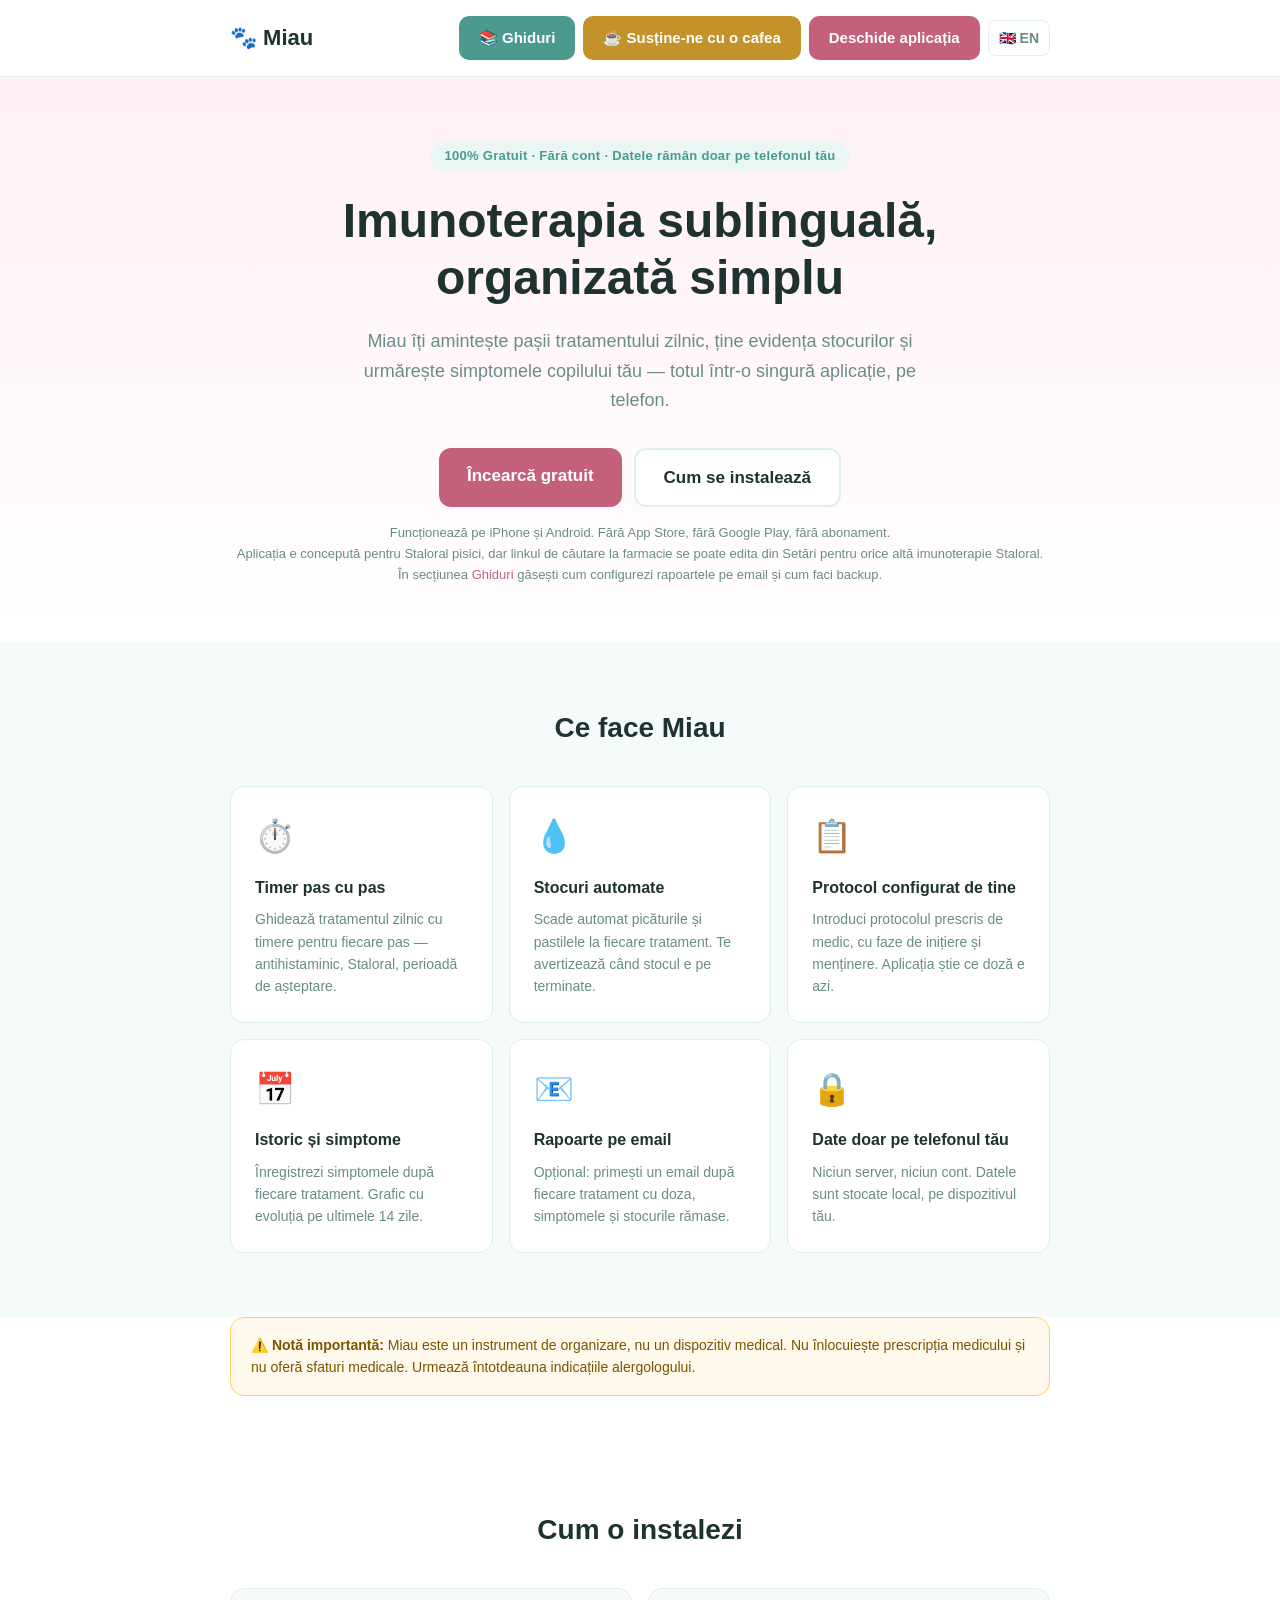
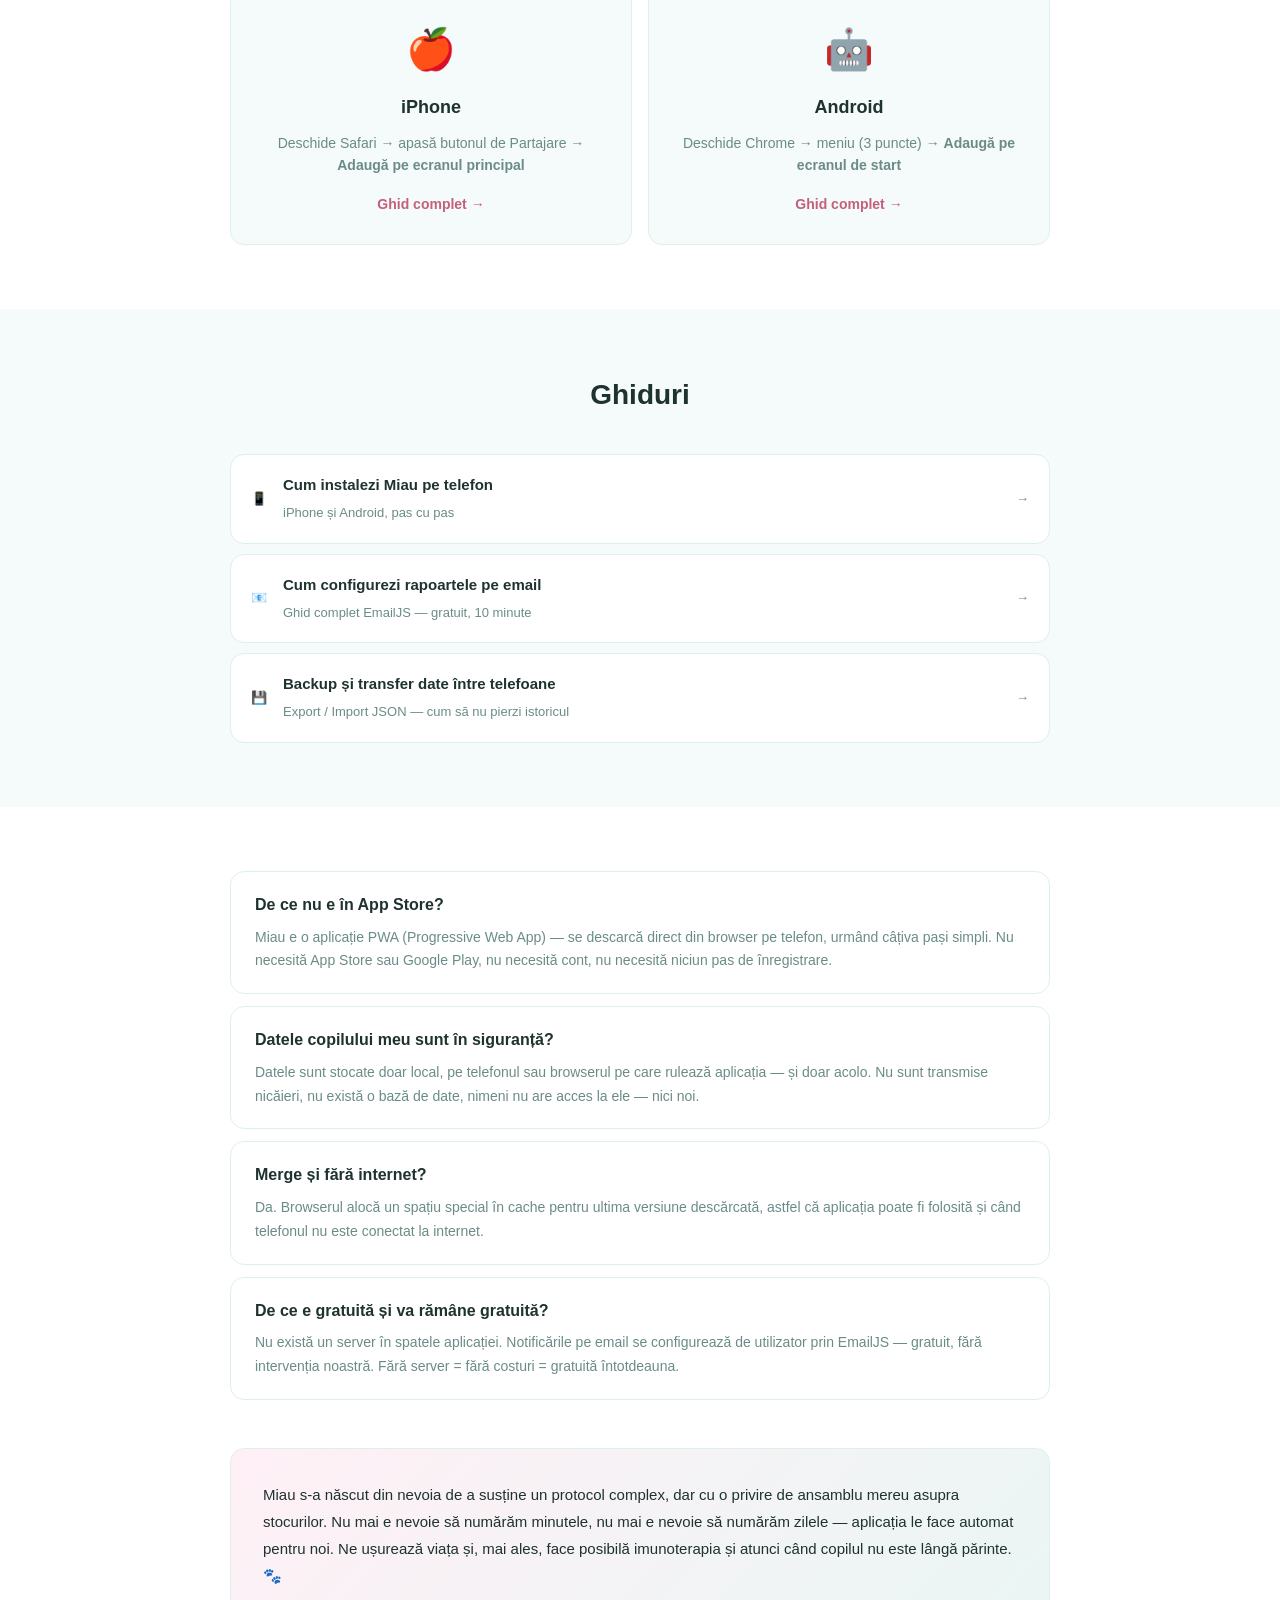
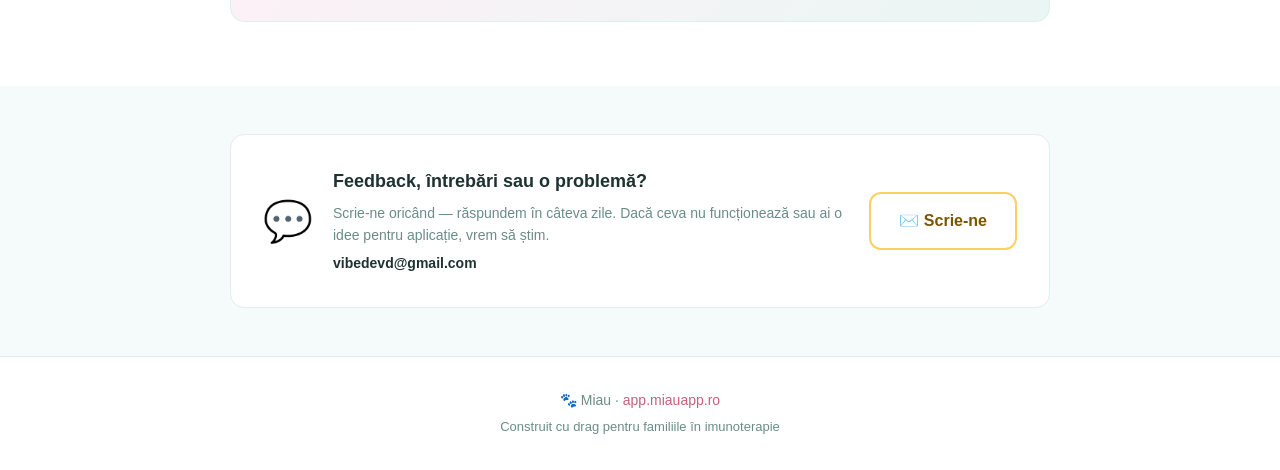
==== commit c93b2063: "Add files via upload add mail to vizibil" ====
--- a/index.html
+++ b/index.html
@@ -1,12 +1,12 @@
 <!DOCTYPE html>
-<html lang="en">
+<html lang="ro">
 <head>
   <meta charset="UTF-8">
   <meta name="viewport" content="width=device-width, initial-scale=1.0">
-  <title>Miau — Sublingual Immunotherapy for Kids</title>
-  <meta name="description" content="Free app for tracking sublingual immunotherapy in children with allergies. No install, no account, works offline.">
-  <link rel="icon" href="../icon.svg">
-  <link rel="stylesheet" href="../style.css">
+  <title>Miau — Imunoterapie sublinguală pentru copii</title>
+  <meta name="description" content="Aplicație gratuită pentru monitorizarea imunoterapiei sublinguale la copii cu alergii. Fără instalare, fără cont, funcționează offline.">
+  <link rel="icon" href="icon.svg">
+  <link rel="stylesheet" href="style.css">
 </head>
 <body>
 
@@ -14,60 +14,60 @@
     <div class="container">
       <div class="logo">🐾 Miau</div>
       <nav class="header-nav">
-        <a href="#guides" class="btn-primary btn-guides">📚 Guides</a>
-        <a href="https://revolut.me/denisalvcr" target="_blank" rel="noopener" class="btn-primary btn-coffee">☕ Buy us a coffee</a>
-        <a href="https://app.miauapp.ro" class="btn-primary">Open the app</a>
-        <a href="../" class="lang-switch">🇷🇴 RO</a>
+        <a href="#ghiduri" class="btn-primary btn-guides">📚 Ghiduri</a>
+        <a href="https://revolut.me/denisalvcr" target="_blank" rel="noopener" class="btn-primary btn-coffee">☕ Susține-ne cu o cafea</a>
+        <a href="https://app.miauapp.ro" class="btn-primary">Deschide aplicația</a>
+        <a href="en/" class="lang-switch">🇬🇧 EN</a>
       </nav>
     </div>
   </header>
 
   <section class="hero">
     <div class="container">
-      <div class="hero-badge">100% Free · No account · Your data stays on your phone</div>
-      <h1>Sublingual immunotherapy,<br>organized simply</h1>
-      <p class="hero-sub">Miau reminds you of the daily treatment steps, tracks your supplies, and logs your child's symptoms — all in one app, on your phone.</p>
+      <div class="hero-badge">100% Gratuit · Fără cont · Datele rămân doar pe telefonul tău</div>
+      <h1>Imunoterapia sublinguală,<br>organizată simplu</h1>
+      <p class="hero-sub">Miau îți amintește pașii tratamentului zilnic, ține evidența stocurilor și urmărește simptomele copilului tău — totul într-o singură aplicație, pe telefon.</p>
       <div class="hero-btns">
-        <a href="https://app.miauapp.ro" class="btn-primary btn-large">Try it free</a>
-        <a href="ghid-instalare.html" class="btn-outline btn-large">How to install</a>
+        <a href="https://app.miauapp.ro" class="btn-primary btn-large">Încearcă gratuit</a>
+        <a href="ghid-instalare.html" class="btn-outline btn-large">Cum se instalează</a>
       </div>
-      <p class="hero-note">Works on iPhone and Android. No App Store, no Google Play, no subscription.<br>The app is designed for Staloral cat allergens, but the pharmacy search link can be edited in Settings for any other Staloral immunotherapy.<br>In the <a href="#guides">Guides</a> section you'll find how to set up email reports and how to back up your data.</p>
+      <p class="hero-note">Funcționează pe iPhone și Android. Fără App Store, fără Google Play, fără abonament.<br>Aplicația e concepută pentru Staloral pisici, dar linkul de căutare la farmacie se poate edita din Setări pentru orice altă imunoterapie Staloral.<br>În secțiunea <a href="#ghiduri">Ghiduri</a> găsești cum configurezi rapoartele pe email și cum faci backup.</p>
     </div>
   </section>
 
   <section class="features">
     <div class="container">
-      <h2>What Miau does</h2>
+      <h2>Ce face Miau</h2>
       <div class="features-grid">
         <div class="feature-card">
           <div class="feature-icon">⏱️</div>
-          <h3>Step-by-step timer</h3>
-          <p>Guides the daily treatment with timers for each step — antihistamine, Staloral, waiting period.</p>
+          <h3>Timer pas cu pas</h3>
+          <p>Ghidează tratamentul zilnic cu timere pentru fiecare pas — antihistaminic, Staloral, perioadă de așteptare.</p>
         </div>
         <div class="feature-card">
           <div class="feature-icon">💧</div>
-          <h3>Automatic supply tracking</h3>
-          <p>Automatically deducts drops and pills with each treatment. Warns you when supplies are running low.</p>
+          <h3>Stocuri automate</h3>
+          <p>Scade automat picăturile și pastilele la fiecare tratament. Te avertizează când stocul e pe terminate.</p>
         </div>
         <div class="feature-card">
           <div class="feature-icon">📋</div>
-          <h3>Protocol set by you</h3>
-          <p>Enter the protocol prescribed by your doctor, with initiation and maintenance phases. The app knows today's dose.</p>
+          <h3>Protocol configurat de tine</h3>
+          <p>Introduci protocolul prescris de medic, cu faze de inițiere și menținere. Aplicația știe ce doză e azi.</p>
         </div>
         <div class="feature-card">
           <div class="feature-icon">📅</div>
-          <h3>History and symptoms</h3>
-          <p>Log symptoms after each treatment. Chart showing the trend over the last 14 days.</p>
+          <h3>Istoric și simptome</h3>
+          <p>Înregistrezi simptomele după fiecare tratament. Grafic cu evoluția pe ultimele 14 zile.</p>
         </div>
         <div class="feature-card">
           <div class="feature-icon">📧</div>
-          <h3>Email reports</h3>
-          <p>Optional: receive an email after each treatment with the dose, symptoms, and remaining supplies.</p>
+          <h3>Rapoarte pe email</h3>
+          <p>Opțional: primești un email după fiecare tratament cu doza, simptomele și stocurile rămase.</p>
         </div>
         <div class="feature-card">
           <div class="feature-icon">🔒</div>
-          <h3>Data stays on your phone</h3>
-          <p>No server, no account. Data is stored locally, on your device.</p>
+          <h3>Date doar pe telefonul tău</h3>
+          <p>Niciun server, niciun cont. Datele sunt stocate local, pe dispozitivul tău.</p>
         </div>
       </div>
     </div>
@@ -76,56 +76,56 @@
   <section class="disclaimer">
     <div class="container">
       <div class="disclaimer-box">
-        <strong>⚠️ Important note:</strong> Miau is an organization tool, not a medical device. It does not replace your doctor's prescription and does not provide medical advice. Always follow your allergist's instructions.
+        <strong>⚠️ Notă importantă:</strong> Miau este un instrument de organizare, nu un dispozitiv medical. Nu înlocuiește prescripția medicului și nu oferă sfaturi medicale. Urmează întotdeauna indicațiile alergologului.
       </div>
     </div>
   </section>
 
   <section class="install">
     <div class="container">
-      <h2>How to install</h2>
+      <h2>Cum o instalezi</h2>
       <div class="install-grid">
         <div class="install-card">
           <div class="install-icon">🍎</div>
           <h3>iPhone</h3>
-          <p>Open Safari → tap the Share button → <strong>Add to Home Screen</strong></p>
-          <a href="ghid-instalare.html#iphone" class="link-more">Full guide →</a>
+          <p>Deschide Safari → apasă butonul de Partajare → <strong>Adaugă pe ecranul principal</strong></p>
+          <a href="ghid-instalare.html#iphone" class="link-more">Ghid complet →</a>
         </div>
         <div class="install-card">
           <div class="install-icon">🤖</div>
           <h3>Android</h3>
-          <p>Open Chrome → menu (3 dots) → <strong>Add to Home screen</strong></p>
-          <a href="ghid-instalare.html#android" class="link-more">Full guide →</a>
+          <p>Deschide Chrome → meniu (3 puncte) → <strong>Adaugă pe ecranul de start</strong></p>
+          <a href="ghid-instalare.html#android" class="link-more">Ghid complet →</a>
         </div>
       </div>
     </div>
   </section>
 
-  <section class="guides" id="guides">
+  <section class="guides" id="ghiduri">
     <div class="container">
-      <h2>Guides</h2>
+      <h2>Ghiduri</h2>
       <div class="guides-list">
         <a href="ghid-instalare.html" class="guide-item">
           <span class="guide-icon">📱</span>
           <div>
-            <strong>How to install Miau on your phone</strong>
-            <span>iPhone and Android, step by step</span>
+            <strong>Cum instalezi Miau pe telefon</strong>
+            <span>iPhone și Android, pas cu pas</span>
           </div>
           <span class="guide-arrow">→</span>
         </a>
         <a href="ghid-emailjs.html" class="guide-item">
           <span class="guide-icon">📧</span>
           <div>
-            <strong>How to set up email reports</strong>
-            <span>Full EmailJS guide — free, 10 minutes</span>
+            <strong>Cum configurezi rapoartele pe email</strong>
+            <span>Ghid complet EmailJS — gratuit, 10 minute</span>
           </div>
           <span class="guide-arrow">→</span>
         </a>
         <a href="ghid-backup.html" class="guide-item">
           <span class="guide-icon">💾</span>
           <div>
-            <strong>Backup and transfer data between phones</strong>
-            <span>Export / Import JSON — how not to lose your history</span>
+            <strong>Backup și transfer date între telefoane</strong>
+            <span>Export / Import JSON — cum să nu pierzi istoricul</span>
           </div>
           <span class="guide-arrow">→</span>
         </a>
@@ -138,25 +138,25 @@
 
       <div class="faq-list">
         <div class="faq-item">
-          <div class="faq-q">Why isn't it in the App Store?</div>
-          <div class="faq-a">Miau is a PWA (Progressive Web App) — it installs directly from the browser on your phone, following a few simple steps. No App Store or Google Play needed, no account, no registration step.</div>
+          <div class="faq-q">De ce nu e în App Store?</div>
+          <div class="faq-a">Miau e o aplicație PWA (Progressive Web App) — se descarcă direct din browser pe telefon, urmând câțiva pași simpli. Nu necesită App Store sau Google Play, nu necesită cont, nu necesită niciun pas de înregistrare.</div>
         </div>
         <div class="faq-item">
-          <div class="faq-q">Is my child's data safe?</div>
-          <div class="faq-a">Data is stored only locally, on the phone or browser running the app — and only there. Nothing is transmitted anywhere, there's no database, no one has access to it — not even us.</div>
+          <div class="faq-q">Datele copilului meu sunt în siguranță?</div>
+          <div class="faq-a">Datele sunt stocate doar local, pe telefonul sau browserul pe care rulează aplicația — și doar acolo. Nu sunt transmise nicăieri, nu există o bază de date, nimeni nu are acces la ele — nici noi.</div>
         </div>
         <div class="faq-item">
-          <div class="faq-q">Does it work offline?</div>
-          <div class="faq-a">Yes. The browser allocates a special cache for the last downloaded version, so the app can be used even when the phone isn't connected to the internet.</div>
+          <div class="faq-q">Merge și fără internet?</div>
+          <div class="faq-a">Da. Browserul alocă un spațiu special în cache pentru ultima versiune descărcată, astfel că aplicația poate fi folosită și când telefonul nu este conectat la internet.</div>
         </div>
         <div class="faq-item">
-          <div class="faq-q">Why is it free, and will it stay free?</div>
-          <div class="faq-a">There's no server behind the app. Email notifications are set up by the user via EmailJS — free, with no involvement from us. No server = no costs = always free.</div>
+          <div class="faq-q">De ce e gratuită și va rămâne gratuită?</div>
+          <div class="faq-a">Nu există un server în spatele aplicației. Notificările pe email se configurează de utilizator prin EmailJS — gratuit, fără intervenția noastră. Fără server = fără costuri = gratuită întotdeauna.</div>
         </div>
       </div>
 
       <div class="miau-story">
-        <p>Miau was born out of the need to support a complex protocol while always keeping an eye on supplies. No more counting minutes, no more counting days — the app does it automatically for us. It makes life easier and, above all, makes immunotherapy possible even when the child isn't with the parent. 🐾</p>
+        <p>Miau s-a născut din nevoia de a susține un protocol complex, dar cu o privire de ansamblu mereu asupra stocurilor. Nu mai e nevoie să numărăm minutele, nu mai e nevoie să numărăm zilele — aplicația le face automat pentru noi. Ne ușurează viața și, mai ales, face posibilă imunoterapia și atunci când copilul nu este lângă părinte. 🐾</p>
       </div>
 
     </div>
@@ -167,10 +167,11 @@
       <div class="contact-box">
         <div class="contact-icon">💬</div>
         <div class="contact-text">
-          <h3>Feedback, questions, or an issue?</h3>
-          <p>Write to us anytime — we reply within a few days. If something isn't working or you have an idea for the app, we'd love to hear it.</p>
+          <h3>Feedback, întrebări sau o problemă?</h3>
+          <p>Scrie-ne oricând — răspundem în câteva zile. Dacă ceva nu funcționează sau ai o idee pentru aplicație, vrem să știm.</p>
+          <p style="margin-top:6px;font-weight:700;color:var(--text)">vibedevd@gmail.com</p>
         </div>
-        <a href="https://mail.google.com/mail/?view=cm&to=vibedevd@gmail.com&su=Feedback%20Miau" target="_blank" rel="noopener" class="btn-donate">✉️ Write to us</a>
+        <a href="https://mail.google.com/mail/?view=cm&to=vibedevd@gmail.com&su=Feedback%20Miau" target="_blank" rel="noopener" class="btn-donate">✉️ Scrie-ne</a>
       </div>
     </div>
   </section>
@@ -178,7 +179,7 @@
   <footer>
     <div class="container">
       <p>🐾 Miau · <a href="https://app.miauapp.ro">app.miauapp.ro</a></p>
-      <p class="footer-note">Built with love for families going through immunotherapy</p>
+      <p class="footer-note">Construit cu drag pentru familiile în imunoterapie</p>
     </div>
   </footer>
 
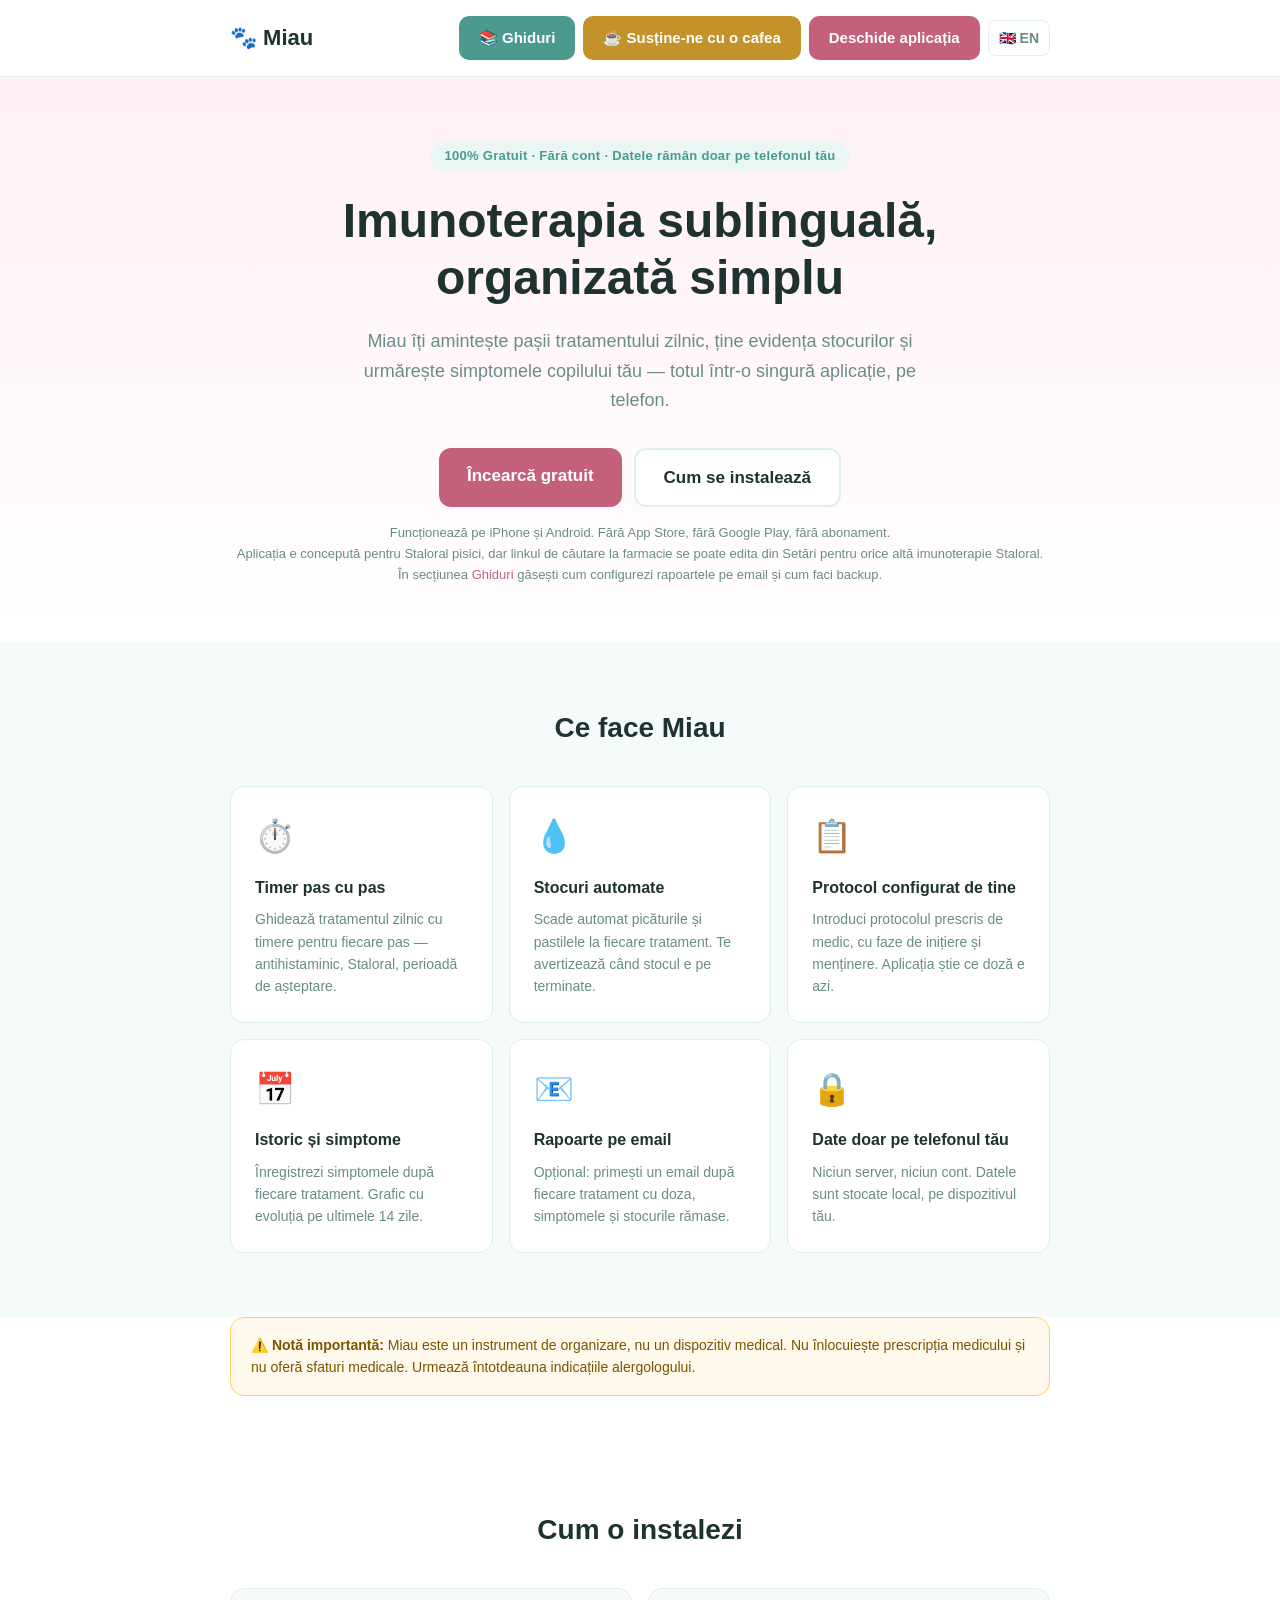
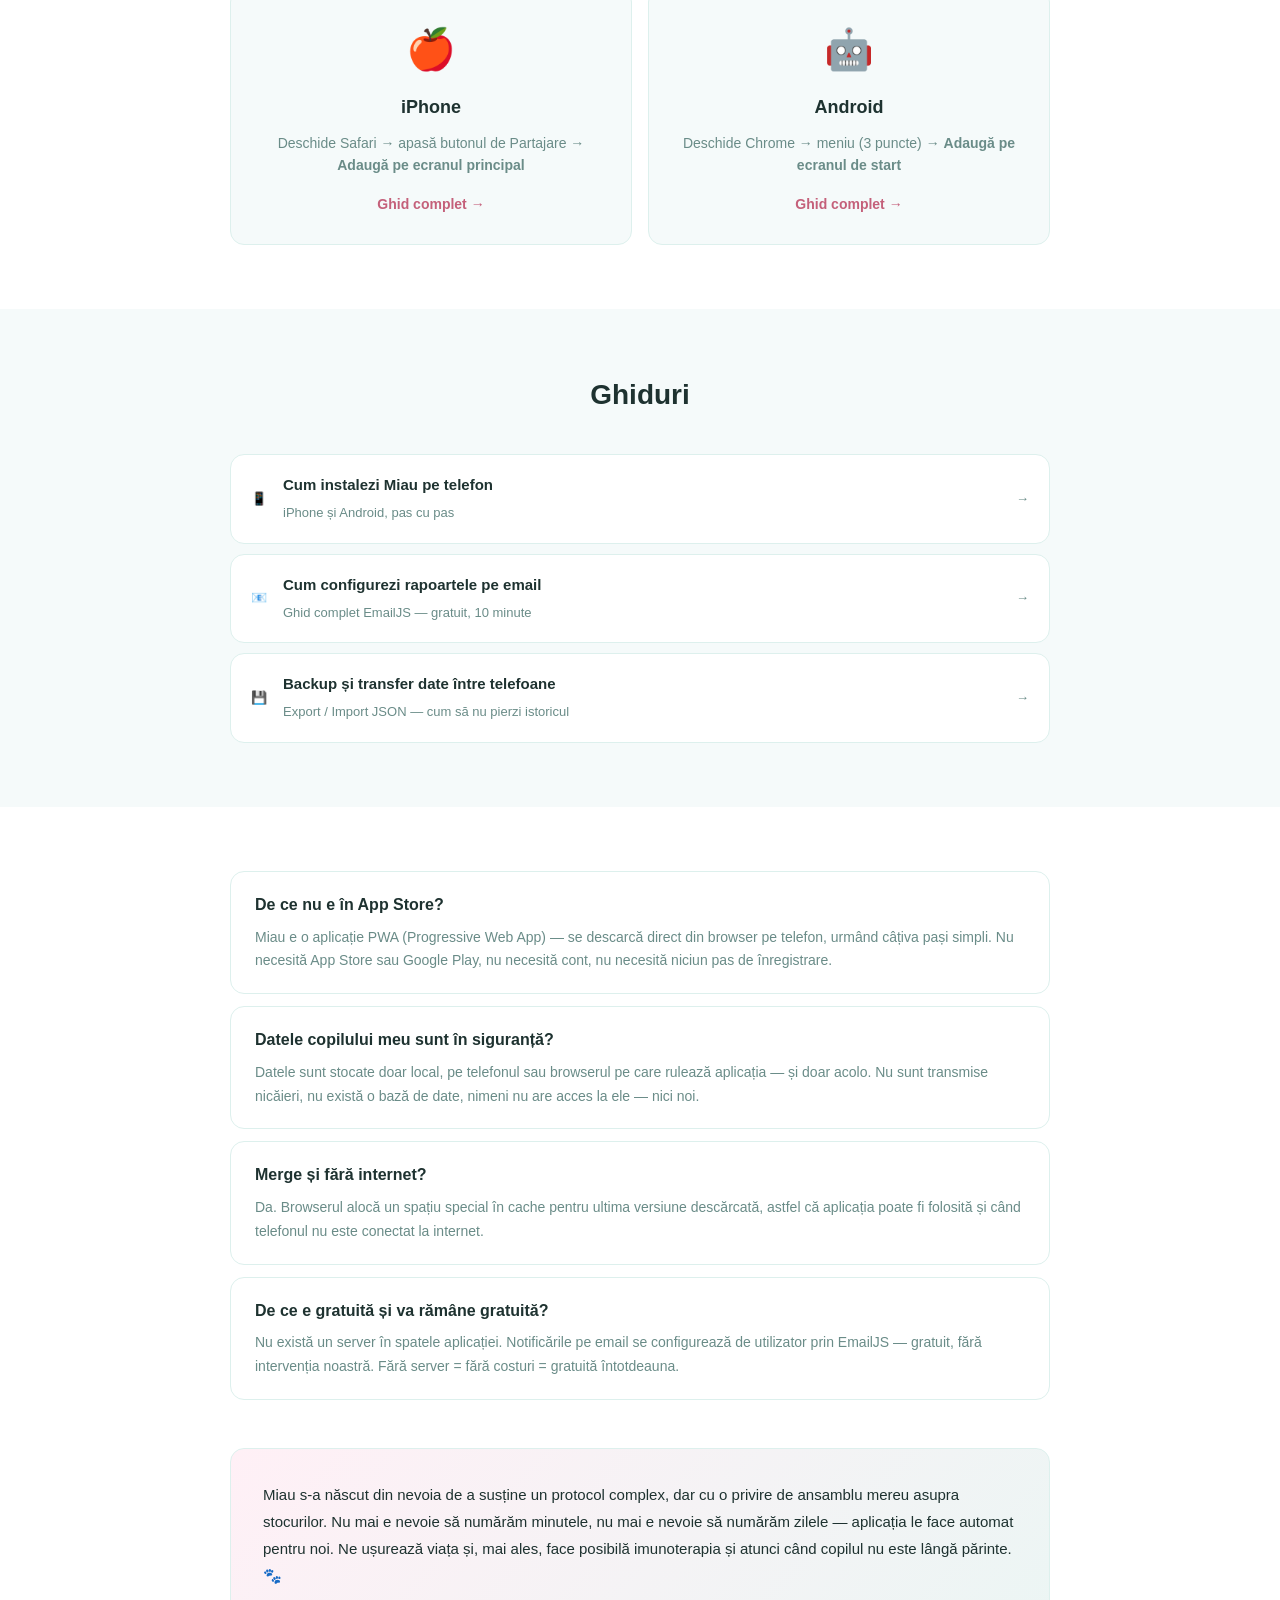
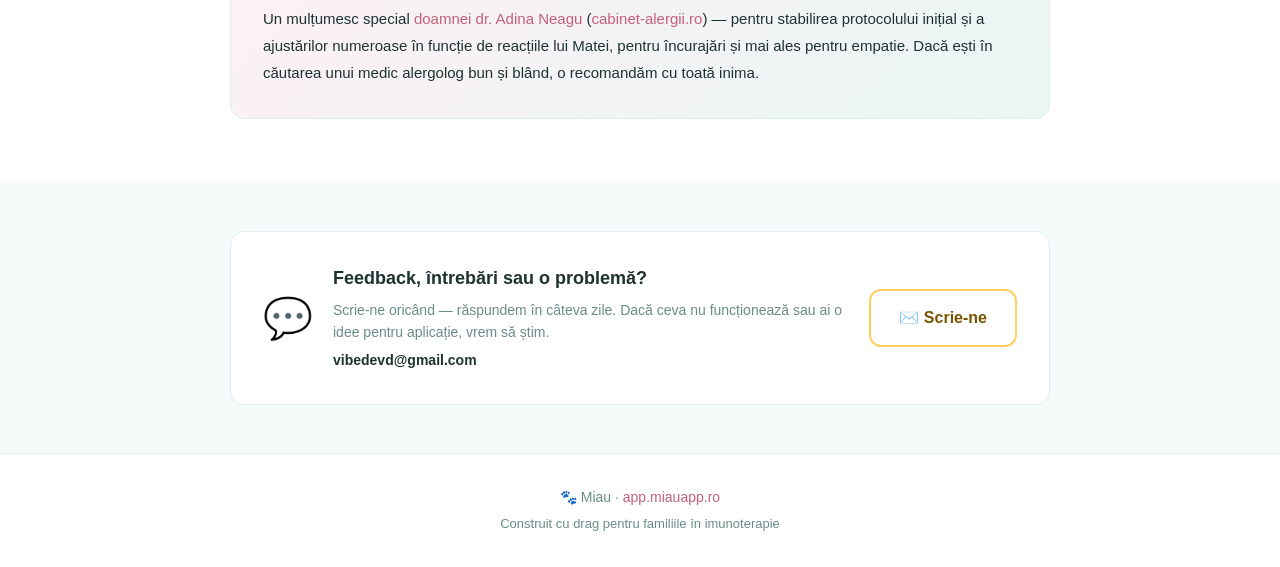
==== commit 0637afff: "Add files via upload dr adina neagu" ====
--- a/index.html
+++ b/index.html
@@ -157,6 +157,7 @@
 
       <div class="miau-story">
         <p>Miau s-a născut din nevoia de a susține un protocol complex, dar cu o privire de ansamblu mereu asupra stocurilor. Nu mai e nevoie să numărăm minutele, nu mai e nevoie să numărăm zilele — aplicația le face automat pentru noi. Ne ușurează viața și, mai ales, face posibilă imunoterapia și atunci când copilul nu este lângă părinte. 🐾</p>
+        <p>Un mulțumesc special <a href="https://cabinet-alergii.ro/" target="_blank" rel="noopener">doamnei dr. Adina Neagu</a> (<a href="https://cabinet-alergii.ro/" target="_blank" rel="noopener">cabinet-alergii.ro</a>) — pentru stabilirea protocolului inițial și a ajustărilor numeroase în funcție de reacțiile lui Matei, pentru încurajări și mai ales pentru empatie. Dacă ești în căutarea unui medic alergolog bun și blând, o recomandăm cu toată inima.</p>
       </div>
 
     </div>
